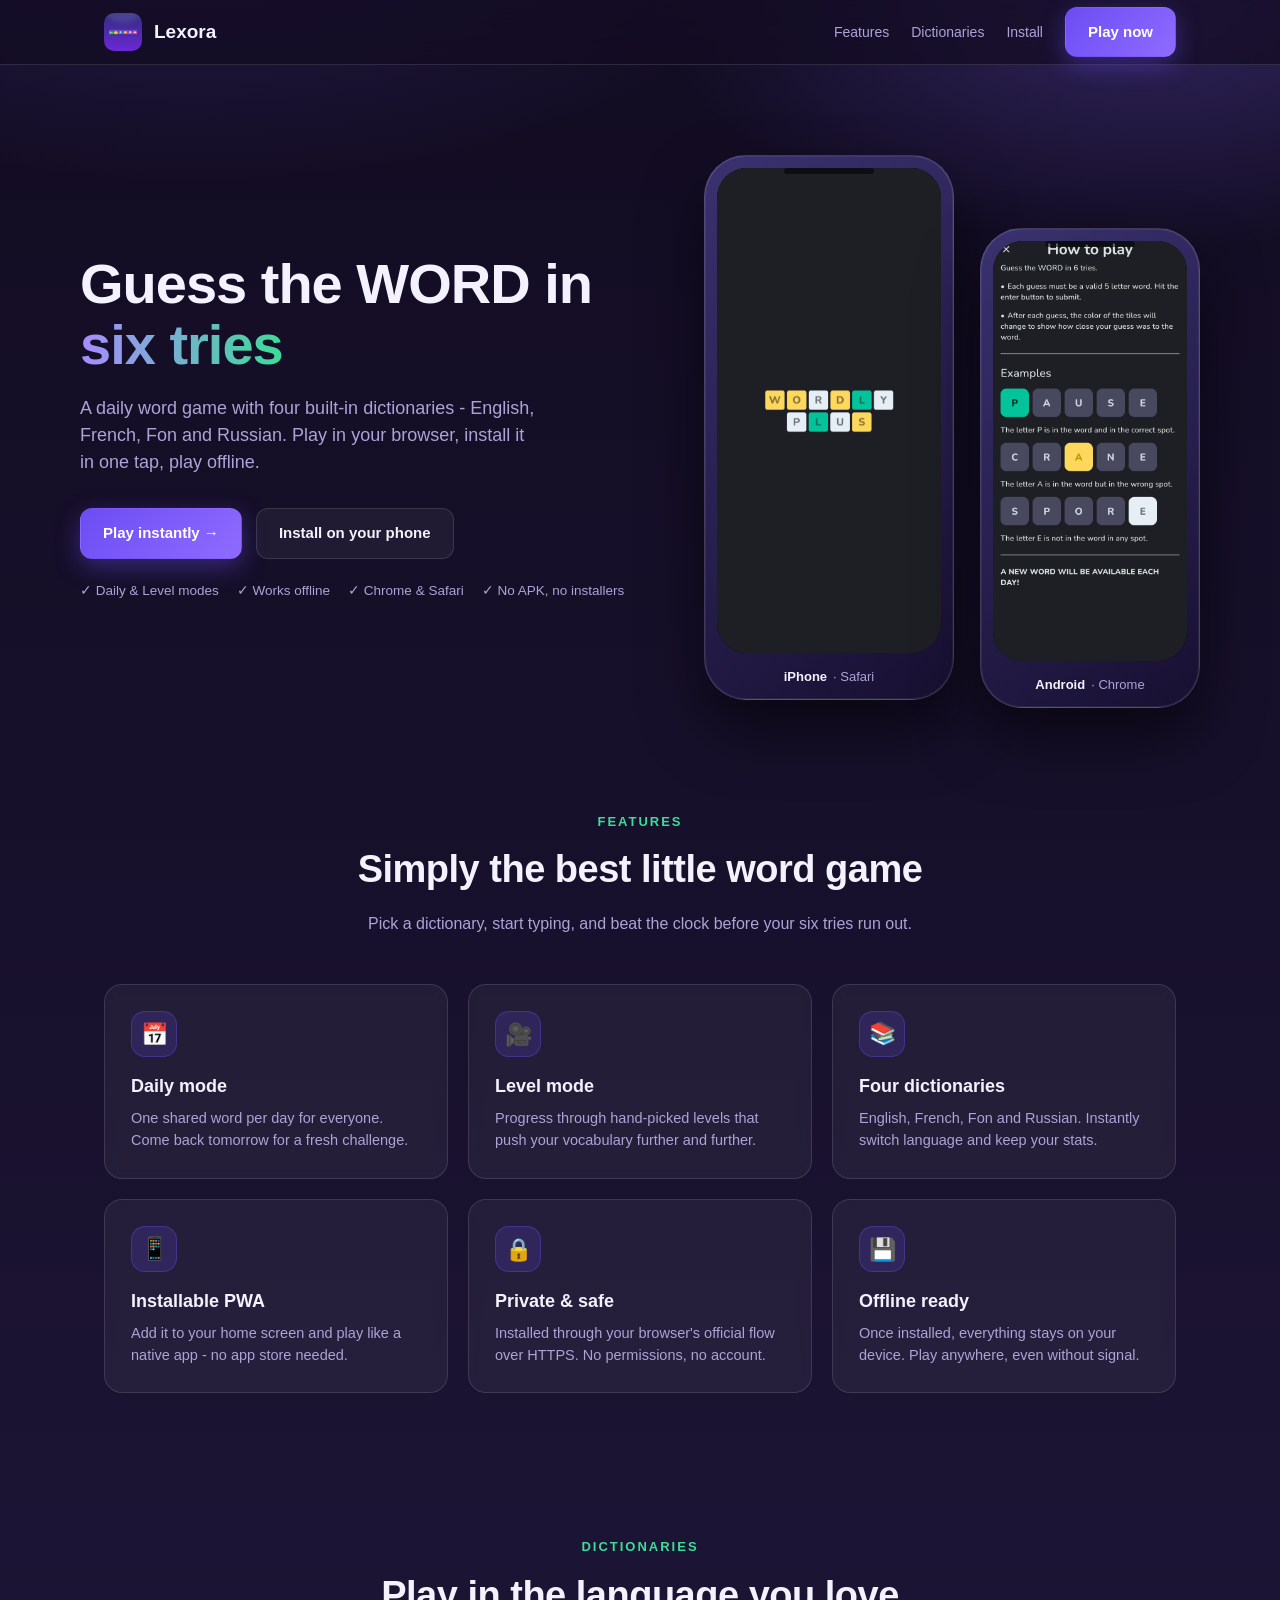
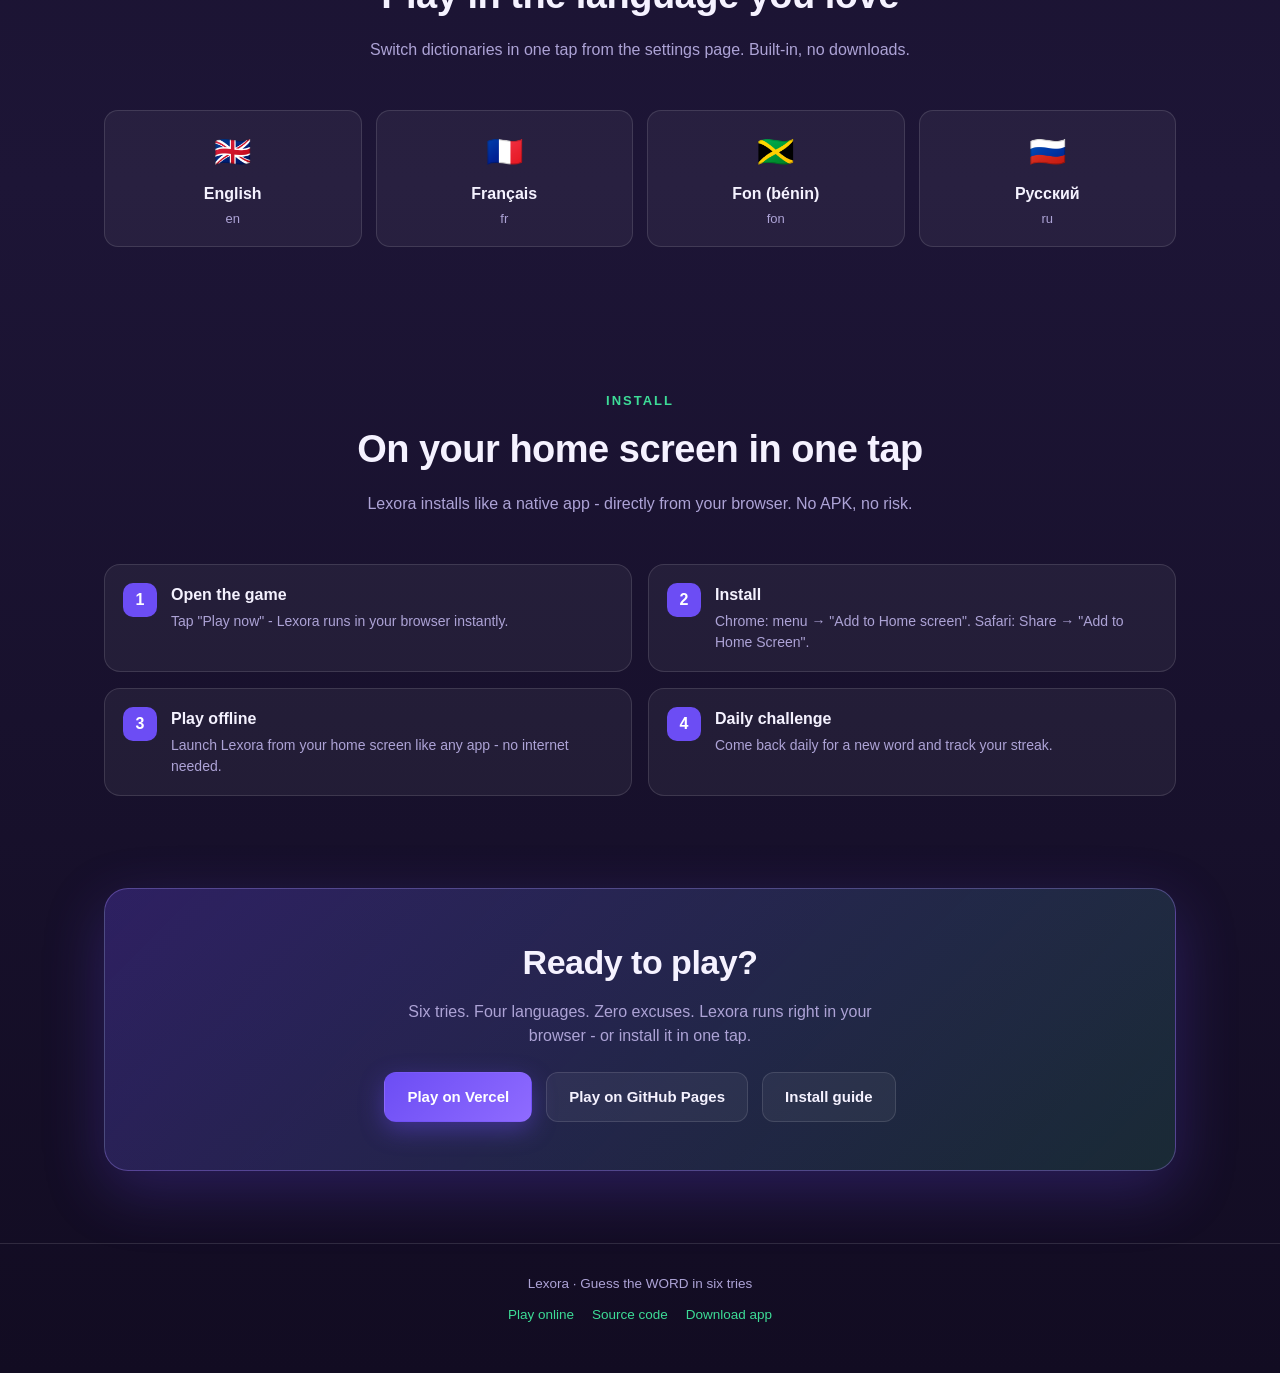
==== landing/index.html @ 2ffc2c53 "add professional landing site with phone screenshots" ====
<!DOCTYPE html>
<html lang="en">
<head>
  <meta charset="UTF-8">
  <meta name="viewport" content="width=device-width, initial-scale=1.0">
  <meta name="description" content="Lexora - a Wordle-style word game in six tries. English, French, Fon and Russian dictionaries. Daily and Level modes. Install it safely on your phone or computer.">
  <meta name="theme-color" content="#18122b">
  <title>Lexora - Guess the WORD in six tries</title>
  <link rel="icon" href="Icon-512.png">
  <style>
    :root {
      --bg0: #120c22;
      --bg1: #1d1536;
      --accent: #6C4DF4;
      --accent2: #3ddc97;
      --text: #f5f2ff;
      --muted: #ada3d6;
      --border: rgba(255, 255, 255, 0.12);
      --card: rgba(255, 255, 255, 0.05);
    }
    * { box-sizing: border-box; margin: 0; padding: 0; }
    html { scroll-behavior: smooth; }
    body {
      font-family: -apple-system, BlinkMacSystemFont, "Segoe UI", Roboto, "Helvetica Neue", Arial, sans-serif;
      background: radial-gradient(1200px 600px at 15% -5%, #2a1f52 0%, transparent 55%),
                  radial-gradient(1000px 500px at 90% 0%, #31255e 0%, transparent 50%),
                  linear-gradient(180deg, var(--bg0) 0%, var(--bg1) 60%, var(--bg0) 100%);
      color: var(--text);
      min-height: 100vh;
      line-height: 1.5;
      overflow-x: hidden;
    }
    .wrap { max-width: 1120px; margin: 0 auto; padding: 0 24px; }

    /* ---------- Nav ---------- */
    nav {
      position: sticky; top: 0; z-index: 50;
      backdrop-filter: blur(14px);
      background: rgba(18, 12, 34, 0.72);
      border-bottom: 1px solid var(--border);
    }
    nav .wrap { display: flex; align-items: center; gap: 16px; height: 64px; }
    .brand { display: flex; align-items: center; gap: 12px; font-weight: 800; font-size: 19px; text-decoration: none; color: var(--text); }
    .brand img { width: 38px; height: 38px; border-radius: 10px; }
    .nav-links { margin-left: auto; display: flex; align-items: center; gap: 22px; font-size: 14px; }
    .nav-links a { color: var(--muted); text-decoration: none; transition: color .15s; }
    .nav-links a:hover { color: var(--text); }
    .btn {
      display: inline-flex; align-items: center; justify-content: center; gap: 8px;
      padding: 13px 22px; border-radius: 12px; font-weight: 800; font-size: 15px;
      text-decoration: none; border: 1px solid transparent; cursor: pointer;
      transition: transform .12s ease, background .15s ease, box-shadow .15s ease;
    }
    .btn:active { transform: translateY(0); }
    .btn.accent { background: linear-gradient(135deg, var(--accent), #8f6bff); color: #fff; box-shadow: 0 8px 24px rgba(108, 77, 244, 0.4); }
    .btn.accent:hover { transform: translateY(-2px); box-shadow: 0 12px 32px rgba(108, 77, 244, 0.55); }
    .btn.ghost { background: var(--card); color: var(--text); border-color: var(--border); }
    .btn.ghost:hover { background: rgba(255,255,255,.1); }

    /* ---------- Hero ---------- */
    .hero { padding: 90px 0 40px; display: grid; grid-template-columns: 1.1fr 0.9fr; gap: 60px; align-items: center; }
    .hero h1 { font-size: 56px; line-height: 1.08; letter-spacing: -1px; }
    .hero h1 .grad {
      background: linear-gradient(90deg, #a78bff, #3ddc97);
      -webkit-background-clip: text; background-clip: text; color: transparent;
    }
    .hero p.sub { margin-top: 20px; font-size: 18px; color: var(--muted); max-width: 460px; }
    .hero .cta { margin-top: 32px; display: flex; gap: 14px; flex-wrap: wrap; }
    .hero .meta { margin-top: 22px; display: flex; gap: 18px; color: var(--muted); font-size: 13.5px; flex-wrap: wrap; }
    .hero .meta span { display: inline-flex; align-items: center; gap: 6px; }

    /* ---------- Phone mockup ---------- */
    .phones { display: flex; justify-content: center; align-items: flex-end; gap: 26px; }
    .phone {
      width: 250px; border-radius: 42px; padding: 12px;
      background: linear-gradient(145deg, #3a3170, #171031);
      border: 1px solid rgba(255,255,255,.16);
      box-shadow: 0 30px 60px rgba(0,0,0,.55), inset 0 0 0 1px rgba(255,255,255,.06);
      position: relative;
    }
    .phone::before {
      content: ""; position: absolute; top: 12px; left: 50%; transform: translateX(-50%);
      width: 90px; height: 6px; border-radius: 99px; background: rgba(0,0,0,.55); z-index: 2;
    }
    .phone .screen {
      border-radius: 30px; overflow: hidden; aspect-ratio: 9/19.5; background: #000;
      box-shadow: inset 0 0 12px rgba(255,255,255,.05);
    }
    .phone .screen img { width: 100%; height: 100%; object-fit: cover; display: block; }
    .phone.small { width: 220px; transform: translateY(8px); }
    .cap {
      text-align: center; margin-top: 14px; font-size: 13px; color: var(--muted);
      display: flex; align-items: center; justify-content: center; gap: 6px;
    }
    .cap b { color: var(--text); }

    /* ---------- Features ---------- */
    .section { padding: 72px 0; }
    .section-head { text-align: center; max-width: 640px; margin: 0 auto 48px; }
    .section-head .kicker { color: var(--accent2); font-weight: 800; letter-spacing: 2px; text-transform: uppercase; font-size: 13px; }
    .section-head h2 { font-size: 38px; margin-top: 10px; letter-spacing: -.5px; }
    .section-head p { color: var(--muted); margin-top: 14px; font-size: 16px; }
    .grid { display: grid; grid-template-columns: repeat(3, 1fr); gap: 20px; }
    .tile {
      background: var(--card); border: 1px solid var(--border); border-radius: 18px;
      padding: 26px; backdrop-filter: blur(6px); transition: transform .15s, border-color .15s;
    }
    .tile:hover { transform: translateY(-3px); border-color: rgba(167,139,255,.4); }
    .tile .ico {
      width: 46px; height: 46px; border-radius: 14px; display: flex; align-items: center; justify-content: center;
      font-size: 22px; background: rgba(108,77,244,.18); margin-bottom: 16px; border: 1px solid rgba(108,77,244,.35);
    }
    .tile h3 { font-size: 18px; margin-bottom: 8px; }
    .tile p { color: var(--muted); font-size: 14.5px; }

    /* ---------- Dicts ---------- */
    .dicts { display: grid; grid-template-columns: repeat(4, 1fr); gap: 14px; }
    .dict {
      background: var(--card); border: 1px solid var(--border); border-radius: 14px;
      padding: 18px 16px; text-align: center;
    }
    .dict .flag { font-size: 30px; display: block; margin-bottom: 8px; }
    .dict .name { font-weight: 800; }
    .dict .lang { font-size: 13px; color: var(--muted); margin-top: 3px; }

    /* ---------- Install steps ---------- */
    .steps { display: grid; grid-template-columns: repeat(2, 1fr); gap: 16px; }
    .stepbox { display: flex; gap: 14px; align-items: flex-start; background: var(--card); border: 1px solid var(--border); border-radius: 16px; padding: 18px; }
    .stepbox .n { flex: 0 0 34px; height: 34px; border-radius: 10px; background: var(--accent); color: #fff; font-weight: 800; display: flex; align-items: center; justify-content: center; }
    .stepbox .txt b { color: var(--text); }
    .stepbox .txt p { color: var(--muted); font-size: 14px; margin-top: 4px; }

    /* ---------- CTA band ---------- */
    .band {
      margin: 20px 0 72px; border-radius: 24px; padding: 48px 40px; text-align: center;
      background: linear-gradient(135deg, rgba(108,77,244,.28), rgba(61,220,151,.14));
      border: 1px solid rgba(167,139,255,.35);
      box-shadow: 0 20px 60px rgba(108,77,244,.25);
    }
    .band h2 { font-size: 34px; letter-spacing: -.5px; }
    .band p { color: var(--muted); margin: 12px auto 24px; max-width: 520px; }
    .band .cta { display: flex; gap: 14px; justify-content: center; flex-wrap: wrap; }

    footer { border-top: 1px solid var(--border); padding: 30px 0 48px; text-align: center; color: var(--muted); font-size: 13.5px; }
    footer .links { margin-top: 10px; display: flex; gap: 18px; justify-content: center; }
    footer .links a { color: var(--accent2); text-decoration: none; }

    @media (max-width: 900px) {
      .hero { grid-template-columns: 1fr; padding-top: 40px; gap: 46px; }
      .hero h1 { font-size: 42px; }
      .phone { width: 220px; } .phone.small { width: 195px; }
      .grid, .steps { grid-template-columns: 1fr; }
      .dicts { grid-template-columns: repeat(2, 1fr); }
    }
  </style>
</head>
<body>

<nav>
  <div class="wrap">
    <a class="brand" href="./"><img src="Icon-512.png" alt="">Lexora</a>
    <div class="nav-links">
      <a href="#features">Features</a>
      <a href="#dicts">Dictionaries</a>
      <a href="#install">Install</a>
      <a class="btn accent" href="https://lexora-neon-one.vercel.app/" target="_blank" rel="noopener">Play now</a>
    </div>
  </div>
</nav>

<header class="hero wrap">
  <div>
    <h1>Guess the WORD in <span class="grad">six tries</span></h1>
    <p class="sub">A daily word game with four built-in dictionaries - English, French, Fon and Russian. Play in your browser, install it in one tap, play offline.</p>
    <div class="cta">
      <a class="btn accent" href="https://lexora-neon-one.vercel.app/" target="_blank" rel="noopener">Play instantly &rarr;</a>
      <a class="btn ghost" href="#install">Install on your phone</a>
    </div>
    <div class="meta">
      <span>&#10003;&#65039; Daily &amp; Level modes</span>
      <span>&#10003;&#65039; Works offline</span>
      <span>&#10003;&#65039; Chrome &amp; Safari</span>
      <span>&#10003;&#65039; No APK, no installers</span>
    </div>
  </div>
  <div>
    <div class="phones">
      <div class="phone">
        <div class="screen"><img src="screenshots/iphone14-home.png" alt="Lexora on iPhone"></div>
        <div class="cap"><b>iPhone</b> &middot; Safari</div>
      </div>
      <div class="phone small">
        <div class="screen"><img src="screenshots/pixel7-home.png" alt="Lexora on Android"></div>
        <div class="cap"><b>Android</b> &middot; Chrome</div>
      </div>
    </div>
  </div>
</header>

<section class="section" id="features">
  <div class="wrap">
    <div class="section-head">
      <div class="kicker">Features</div>
      <h2>Simply the best little word game</h2>
      <p>Pick a dictionary, start typing, and beat the clock before your six tries run out.</p>
    </div>
    <div class="grid">
      <div class="tile"><div class="ico">&#128197;</div><h3>Daily mode</h3><p>One shared word per day for everyone. Come back tomorrow for a fresh challenge.</p></div>
      <div class="tile"><div class="ico">&#127909;</div><h3>Level mode</h3><p>Progress through hand-picked levels that push your vocabulary further and further.</p></div>
      <div class="tile"><div class="ico">&#128218;</div><h3>Four dictionaries</h3><p>English, French, Fon and Russian. Instantly switch language and keep your stats.</p></div>
      <div class="tile"><div class="ico">&#128241;</div><h3>Installable PWA</h3><p>Add it to your home screen and play like a native app - no app store needed.</p></div>
      <div class="tile"><div class="ico">&#128274;</div><h3>Private &amp; safe</h3><p>Installed through your browser's official flow over HTTPS. No permissions, no account.</p></div>
      <div class="tile"><div class="ico">&#128190;</div><h3>Offline ready</h3><p>Once installed, everything stays on your device. Play anywhere, even without signal.</p></div>
    </div>
  </div>
</section>

<section class="section" id="dicts">
  <div class="wrap">
    <div class="section-head">
      <div class="kicker">Dictionaries</div>
      <h2>Play in the language you love</h2>
      <p>Switch dictionaries in one tap from the settings page. Built-in, no downloads.</p>
    </div>
    <div class="dicts">
      <div class="dict"><span class="flag">&#127468;&#127463;</span><div class="name">English</div><div class="lang">en</div></div>
      <div class="dict"><span class="flag">&#127467;&#127479;</span><div class="name">Fran&ccedil;ais</div><div class="lang">fr</div></div>
      <div class="dict"><span class="flag">&#127471;&#127474;</span><div class="name">Fon (b&eacute;nin)</div><div class="lang">fon</div></div>
      <div class="dict"><span class="flag">&#127479;&#127482;</span><div class="name">Русский</div><div class="lang">ru</div></div>
    </div>
  </div>
</section>

<section class="section" id="install">
  <div class="wrap">
    <div class="section-head">
      <div class="kicker">Install</div>
      <h2>On your home screen in one tap</h2>
      <p>Lexora installs like a native app - directly from your browser. No APK, no risk.</p>
    </div>
    <div class="steps">
      <div class="stepbox"><span class="n">1</span><div class="txt"><b>Open the game</b><p>Tap "Play now" - Lexora runs in your browser instantly.</p></div></div>
      <div class="stepbox"><span class="n">2</span><div class="txt"><b>Install</b><p>Chrome: menu &rarr; "Add to Home screen". Safari: Share &rarr; "Add to Home Screen".</p></div></div>
      <div class="stepbox"><span class="n">3</span><div class="txt"><b>Play offline</b><p>Launch Lexora from your home screen like any app - no internet needed.</p></div></div>
      <div class="stepbox"><span class="n">4</span><div class="txt"><b>Daily challenge</b><p>Come back daily for a new word and track your streak.</p></div></div>
    </div>
  </div>
</section>

<div class="wrap">
  <div class="band">
    <h2>Ready to play?</h2>
    <p>Six tries. Four languages. Zero excuses. Lexora runs right in your browser - or install it in one tap.</p>
    <div class="cta">
      <a class="btn accent" href="https://lexora-neon-one.vercel.app/" target="_blank" rel="noopener">Play on Vercel</a>
      <a class="btn ghost" href="https://grandelagbanou28-gif.github.io/Lexora/" target="_blank" rel="noopener">Play on GitHub Pages</a>
      <a class="btn ghost" href="https://lexora-neon-one.vercel.app/download.html" target="_blank" rel="noopener">Install guide</a>
    </div>
  </div>
</div>

<footer>
  <div>Lexora &middot; Guess the WORD in six tries</div>
  <div class="links">
    <a href="https://lexora-neon-one.vercel.app/" target="_blank" rel="noopener">Play online</a>
    <a href="https://github.com/grandelagbanou28-gif/Lexora" target="_blank" rel="noopener">Source code</a>
    <a href="https://grandelagbanou28-gif.github.io/Lexora/download.html" target="_blank" rel="noopener">Download app</a>
  </div>
</footer>

</body>
</html>
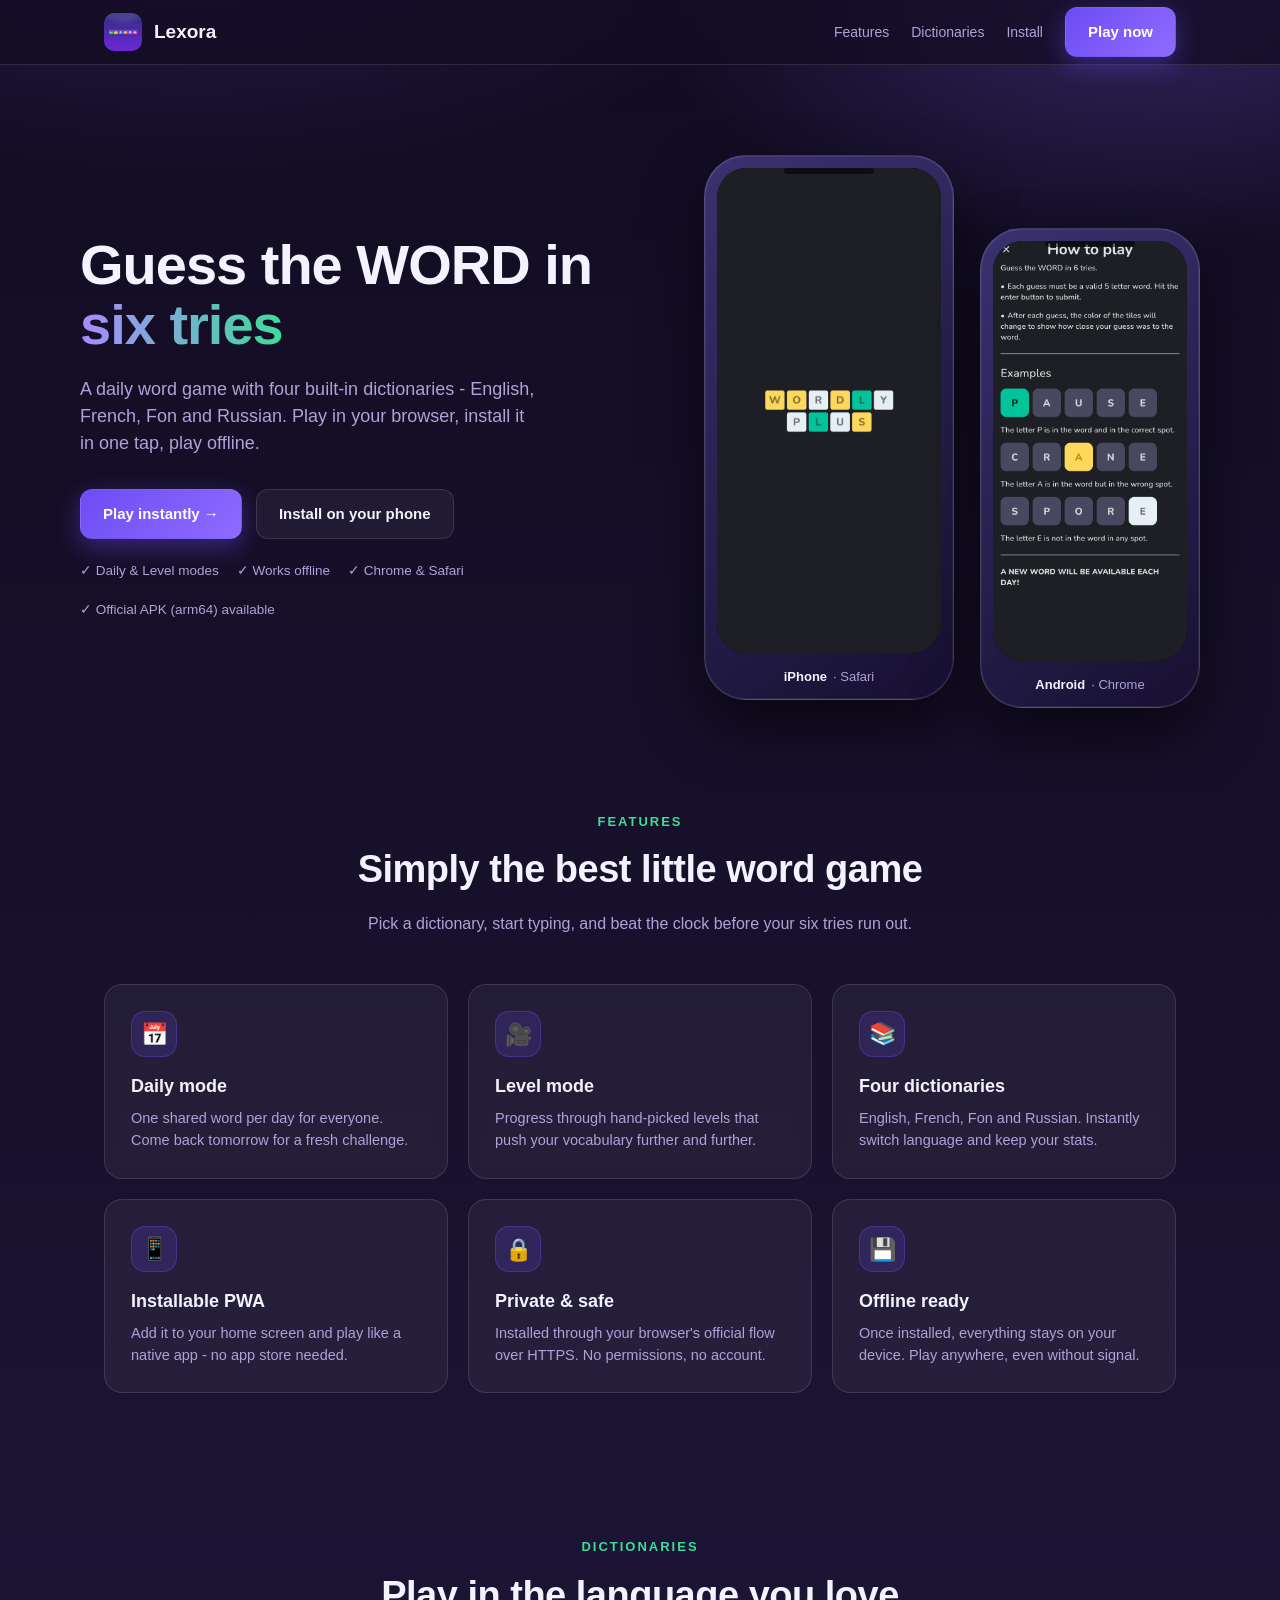
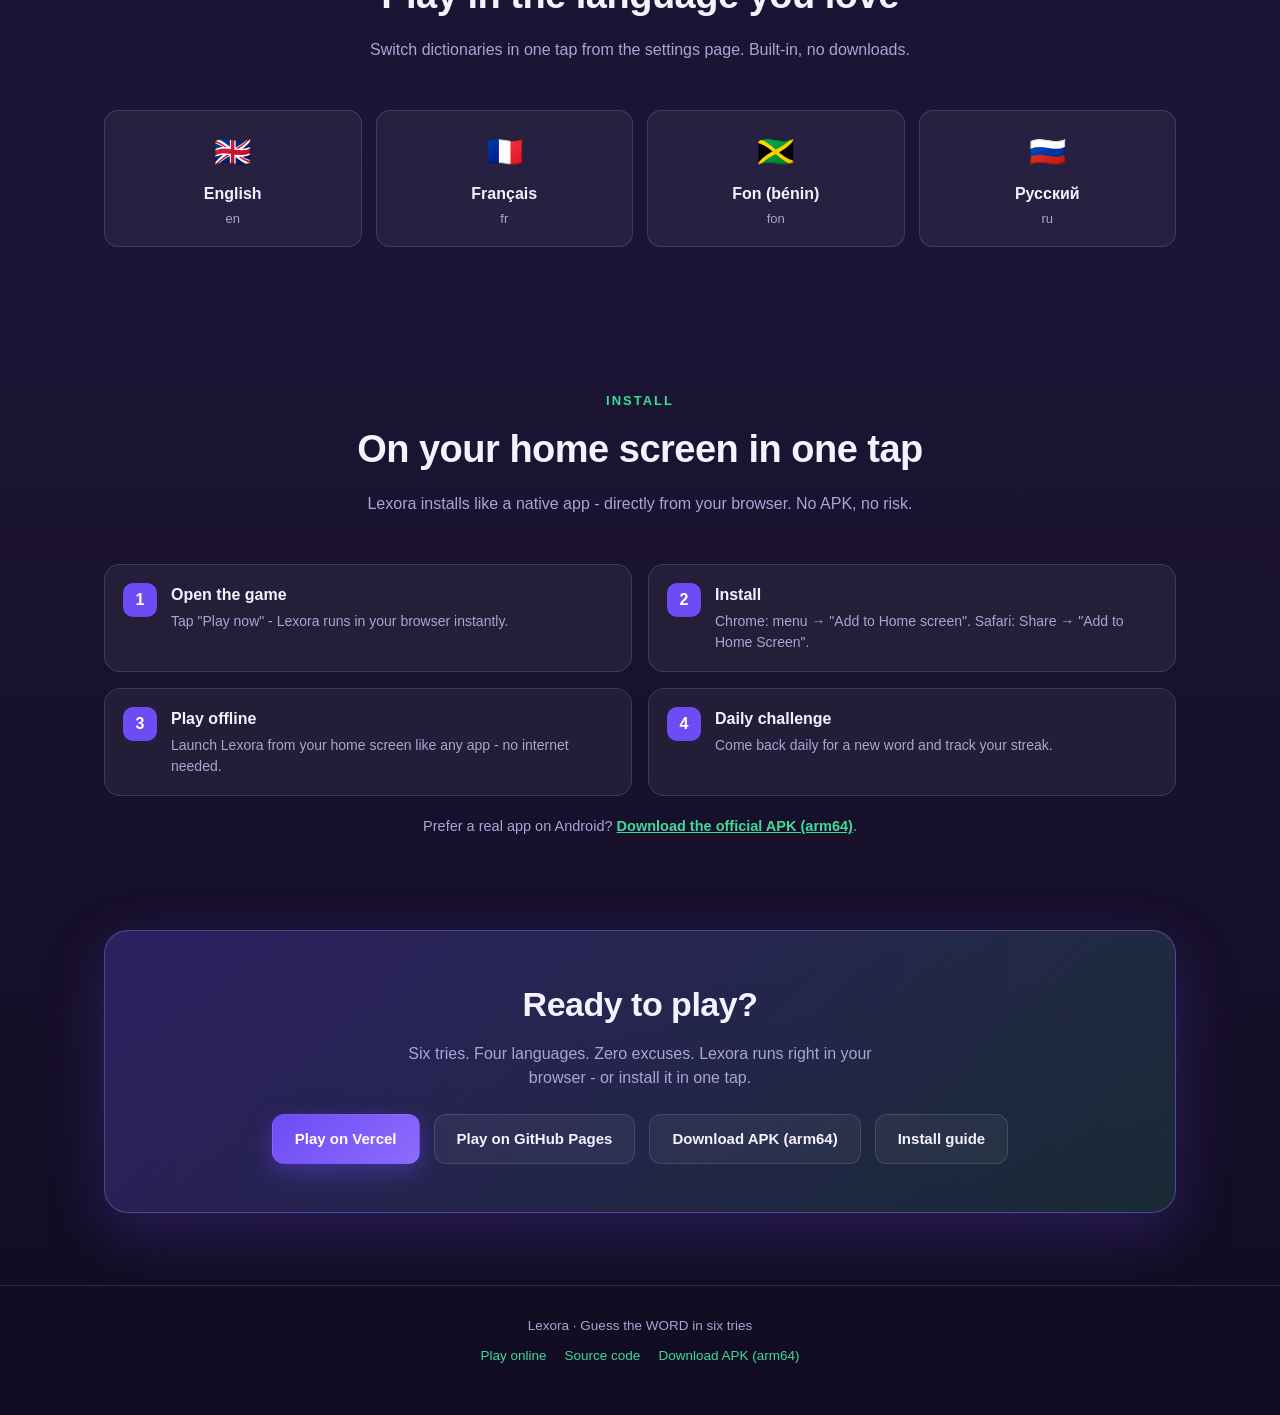
==== commit 0aae71c2: "add fr/fon app languages, Lexora About page, Android arm64 APK releases" ====
--- a/landing/index.html
+++ b/landing/index.html
@@ -180,7 +180,7 @@
       <span>&#10003;&#65039; Daily &amp; Level modes</span>
       <span>&#10003;&#65039; Works offline</span>
       <span>&#10003;&#65039; Chrome &amp; Safari</span>
-      <span>&#10003;&#65039; No APK, no installers</span>
+      <span>&#10003;&#65039; Official APK (arm64) available</span>
     </div>
   </div>
   <div>
@@ -244,6 +244,9 @@
       <div class="stepbox"><span class="n">3</span><div class="txt"><b>Play offline</b><p>Launch Lexora from your home screen like any app - no internet needed.</p></div></div>
       <div class="stepbox"><span class="n">4</span><div class="txt"><b>Daily challenge</b><p>Come back daily for a new word and track your streak.</p></div></div>
     </div>
+    <p style="text-align:center; margin-top:20px; color:var(--muted); font-size:14.5px;">
+      Prefer a real app on Android? <a href="https://github.com/grandelagbanou28-gif/Lexora/releases/latest/download/Lexora-arm64.apk" style="color:var(--accent2); font-weight:700;" rel="noopener">Download the official APK (arm64)</a>.
+    </p>
   </div>
 </section>
 
@@ -254,6 +257,7 @@
     <div class="cta">
       <a class="btn accent" href="https://lexora-neon-one.vercel.app/" target="_blank" rel="noopener">Play on Vercel</a>
       <a class="btn ghost" href="https://grandelagbanou28-gif.github.io/Lexora/" target="_blank" rel="noopener">Play on GitHub Pages</a>
+      <a class="btn ghost" href="https://github.com/grandelagbanou28-gif/Lexora/releases/latest/download/Lexora-arm64.apk" target="_blank" rel="noopener">Download APK (arm64)</a>
       <a class="btn ghost" href="https://lexora-neon-one.vercel.app/download.html" target="_blank" rel="noopener">Install guide</a>
     </div>
   </div>
@@ -264,7 +268,7 @@
   <div class="links">
     <a href="https://lexora-neon-one.vercel.app/" target="_blank" rel="noopener">Play online</a>
     <a href="https://github.com/grandelagbanou28-gif/Lexora" target="_blank" rel="noopener">Source code</a>
-    <a href="https://grandelagbanou28-gif.github.io/Lexora/download.html" target="_blank" rel="noopener">Download app</a>
+    <a href="https://github.com/grandelagbanou28-gif/Lexora/releases/latest/download/Lexora-arm64.apk" target="_blank" rel="noopener">Download APK (arm64)</a>
   </div>
 </footer>
 
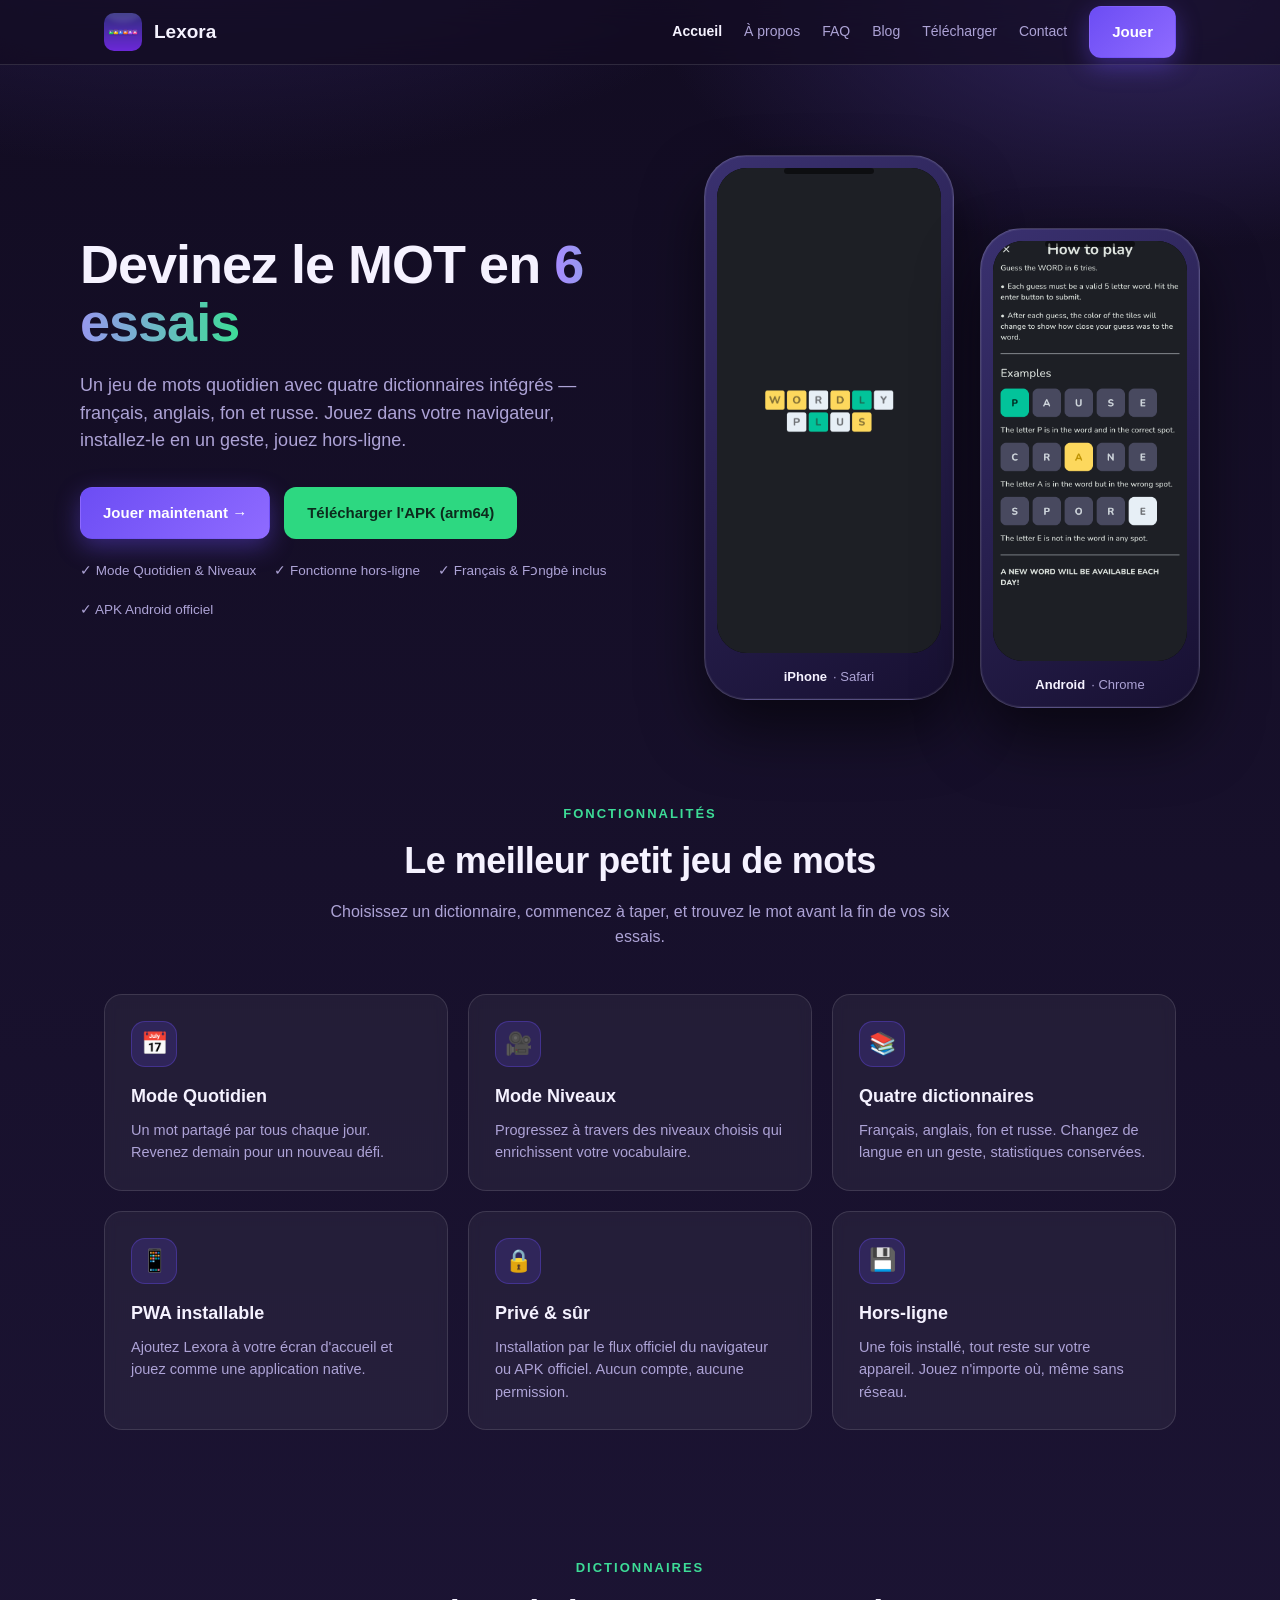
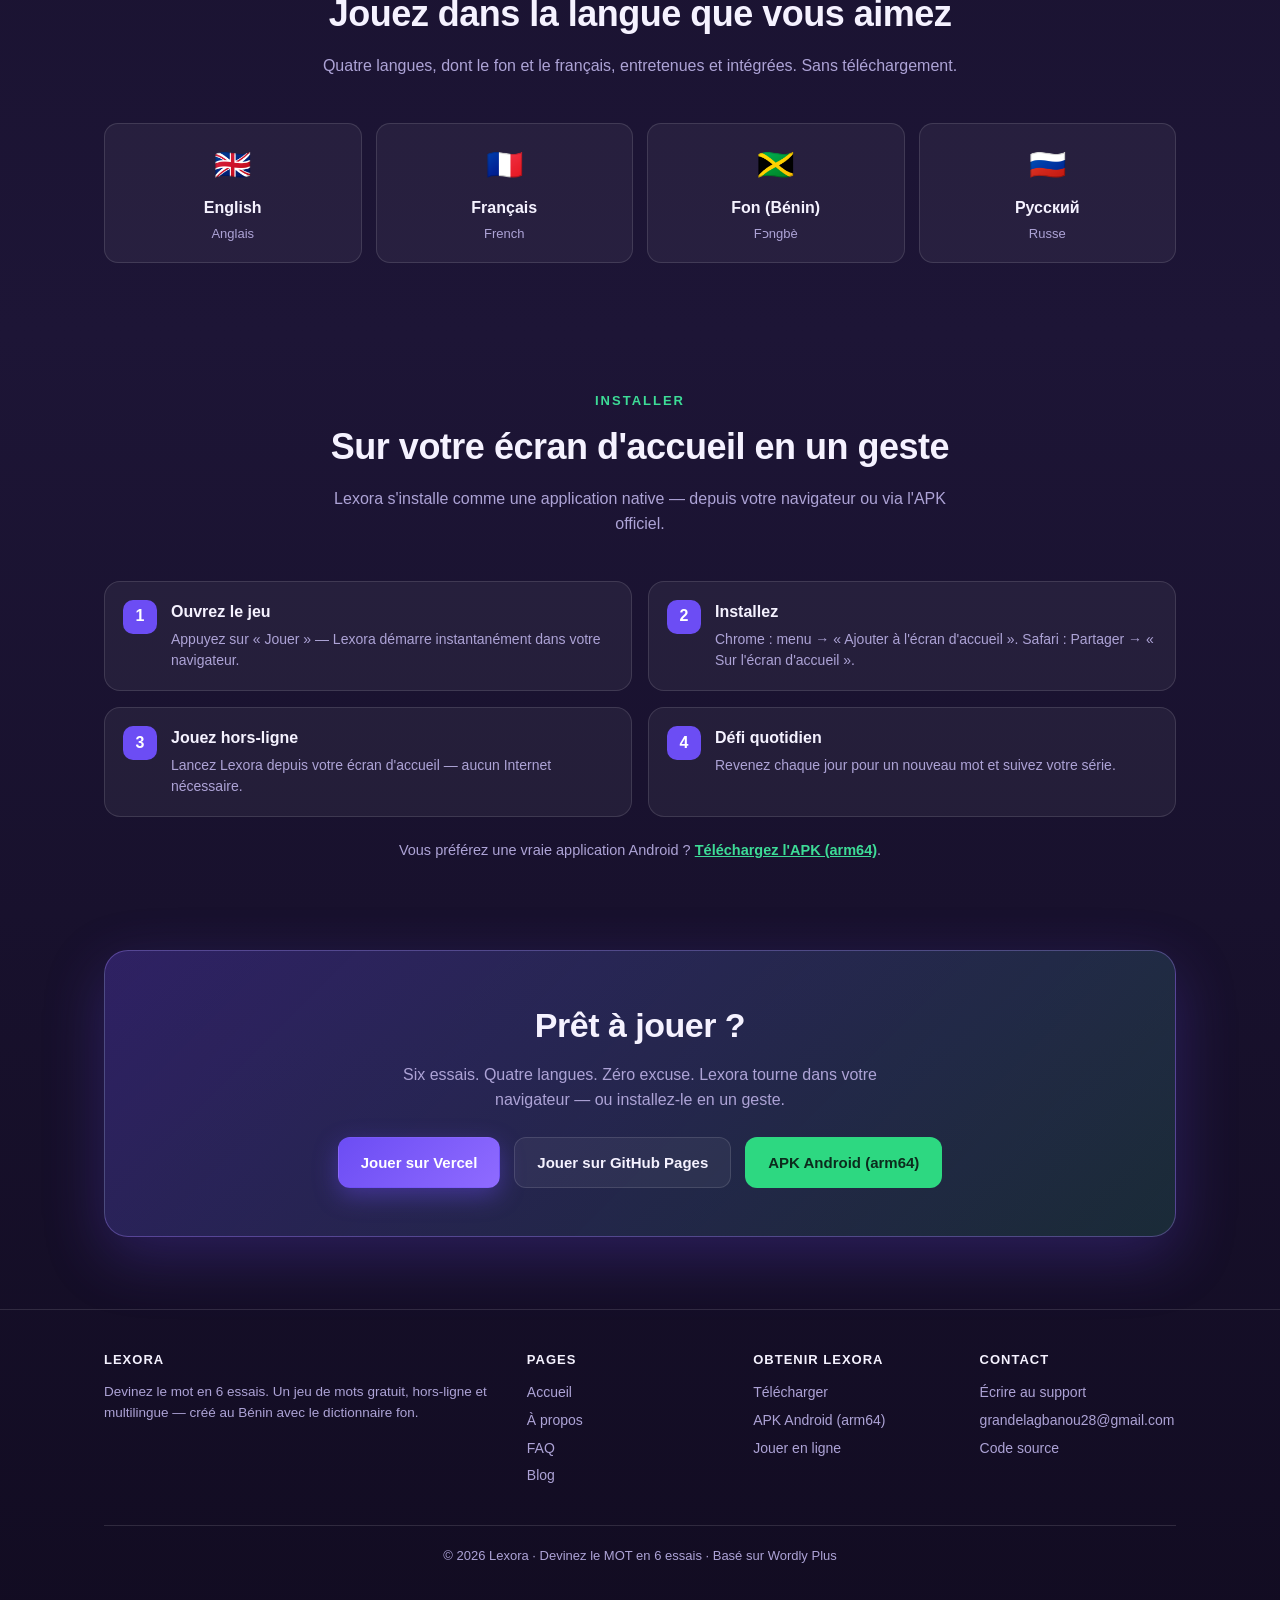
==== commit 7111a4a9: "build French multipage website (home, about, FAQ, download, contact, blog)" ====
--- a/landing/index.html
+++ b/landing/index.html
@@ -1,276 +1,156 @@
 <!DOCTYPE html>
-<html lang="en">
+<html lang="fr">
 <head>
   <meta charset="UTF-8">
   <meta name="viewport" content="width=device-width, initial-scale=1.0">
-  <meta name="description" content="Lexora - a Wordle-style word game in six tries. English, French, Fon and Russian dictionaries. Daily and Level modes. Install it safely on your phone or computer.">
+  <meta name="description" content="Lexora — devinez le MOT en 6 essais. Dictionnaires anglais, français, fon (Bénin) et russe. Modes Quotidien et Niveaux. Jouez en ligne, installez l'APK Android arm64 ou la PWA, jouez hors-ligne.">
   <meta name="theme-color" content="#18122b">
-  <title>Lexora - Guess the WORD in six tries</title>
+  <title>Lexora — Devinez le MOT en 6 essais</title>
   <link rel="icon" href="Icon-512.png">
-  <style>
-    :root {
-      --bg0: #120c22;
-      --bg1: #1d1536;
-      --accent: #6C4DF4;
-      --accent2: #3ddc97;
-      --text: #f5f2ff;
-      --muted: #ada3d6;
-      --border: rgba(255, 255, 255, 0.12);
-      --card: rgba(255, 255, 255, 0.05);
-    }
-    * { box-sizing: border-box; margin: 0; padding: 0; }
-    html { scroll-behavior: smooth; }
-    body {
-      font-family: -apple-system, BlinkMacSystemFont, "Segoe UI", Roboto, "Helvetica Neue", Arial, sans-serif;
-      background: radial-gradient(1200px 600px at 15% -5%, #2a1f52 0%, transparent 55%),
-                  radial-gradient(1000px 500px at 90% 0%, #31255e 0%, transparent 50%),
-                  linear-gradient(180deg, var(--bg0) 0%, var(--bg1) 60%, var(--bg0) 100%);
-      color: var(--text);
-      min-height: 100vh;
-      line-height: 1.5;
-      overflow-x: hidden;
-    }
-    .wrap { max-width: 1120px; margin: 0 auto; padding: 0 24px; }
-
-    /* ---------- Nav ---------- */
-    nav {
-      position: sticky; top: 0; z-index: 50;
-      backdrop-filter: blur(14px);
-      background: rgba(18, 12, 34, 0.72);
-      border-bottom: 1px solid var(--border);
-    }
-    nav .wrap { display: flex; align-items: center; gap: 16px; height: 64px; }
-    .brand { display: flex; align-items: center; gap: 12px; font-weight: 800; font-size: 19px; text-decoration: none; color: var(--text); }
-    .brand img { width: 38px; height: 38px; border-radius: 10px; }
-    .nav-links { margin-left: auto; display: flex; align-items: center; gap: 22px; font-size: 14px; }
-    .nav-links a { color: var(--muted); text-decoration: none; transition: color .15s; }
-    .nav-links a:hover { color: var(--text); }
-    .btn {
-      display: inline-flex; align-items: center; justify-content: center; gap: 8px;
-      padding: 13px 22px; border-radius: 12px; font-weight: 800; font-size: 15px;
-      text-decoration: none; border: 1px solid transparent; cursor: pointer;
-      transition: transform .12s ease, background .15s ease, box-shadow .15s ease;
-    }
-    .btn:active { transform: translateY(0); }
-    .btn.accent { background: linear-gradient(135deg, var(--accent), #8f6bff); color: #fff; box-shadow: 0 8px 24px rgba(108, 77, 244, 0.4); }
-    .btn.accent:hover { transform: translateY(-2px); box-shadow: 0 12px 32px rgba(108, 77, 244, 0.55); }
-    .btn.ghost { background: var(--card); color: var(--text); border-color: var(--border); }
-    .btn.ghost:hover { background: rgba(255,255,255,.1); }
-
-    /* ---------- Hero ---------- */
-    .hero { padding: 90px 0 40px; display: grid; grid-template-columns: 1.1fr 0.9fr; gap: 60px; align-items: center; }
-    .hero h1 { font-size: 56px; line-height: 1.08; letter-spacing: -1px; }
-    .hero h1 .grad {
-      background: linear-gradient(90deg, #a78bff, #3ddc97);
-      -webkit-background-clip: text; background-clip: text; color: transparent;
-    }
-    .hero p.sub { margin-top: 20px; font-size: 18px; color: var(--muted); max-width: 460px; }
-    .hero .cta { margin-top: 32px; display: flex; gap: 14px; flex-wrap: wrap; }
-    .hero .meta { margin-top: 22px; display: flex; gap: 18px; color: var(--muted); font-size: 13.5px; flex-wrap: wrap; }
-    .hero .meta span { display: inline-flex; align-items: center; gap: 6px; }
-
-    /* ---------- Phone mockup ---------- */
-    .phones { display: flex; justify-content: center; align-items: flex-end; gap: 26px; }
-    .phone {
-      width: 250px; border-radius: 42px; padding: 12px;
-      background: linear-gradient(145deg, #3a3170, #171031);
-      border: 1px solid rgba(255,255,255,.16);
-      box-shadow: 0 30px 60px rgba(0,0,0,.55), inset 0 0 0 1px rgba(255,255,255,.06);
-      position: relative;
-    }
-    .phone::before {
-      content: ""; position: absolute; top: 12px; left: 50%; transform: translateX(-50%);
-      width: 90px; height: 6px; border-radius: 99px; background: rgba(0,0,0,.55); z-index: 2;
-    }
-    .phone .screen {
-      border-radius: 30px; overflow: hidden; aspect-ratio: 9/19.5; background: #000;
-      box-shadow: inset 0 0 12px rgba(255,255,255,.05);
-    }
-    .phone .screen img { width: 100%; height: 100%; object-fit: cover; display: block; }
-    .phone.small { width: 220px; transform: translateY(8px); }
-    .cap {
-      text-align: center; margin-top: 14px; font-size: 13px; color: var(--muted);
-      display: flex; align-items: center; justify-content: center; gap: 6px;
-    }
-    .cap b { color: var(--text); }
-
-    /* ---------- Features ---------- */
-    .section { padding: 72px 0; }
-    .section-head { text-align: center; max-width: 640px; margin: 0 auto 48px; }
-    .section-head .kicker { color: var(--accent2); font-weight: 800; letter-spacing: 2px; text-transform: uppercase; font-size: 13px; }
-    .section-head h2 { font-size: 38px; margin-top: 10px; letter-spacing: -.5px; }
-    .section-head p { color: var(--muted); margin-top: 14px; font-size: 16px; }
-    .grid { display: grid; grid-template-columns: repeat(3, 1fr); gap: 20px; }
-    .tile {
-      background: var(--card); border: 1px solid var(--border); border-radius: 18px;
-      padding: 26px; backdrop-filter: blur(6px); transition: transform .15s, border-color .15s;
-    }
-    .tile:hover { transform: translateY(-3px); border-color: rgba(167,139,255,.4); }
-    .tile .ico {
-      width: 46px; height: 46px; border-radius: 14px; display: flex; align-items: center; justify-content: center;
-      font-size: 22px; background: rgba(108,77,244,.18); margin-bottom: 16px; border: 1px solid rgba(108,77,244,.35);
-    }
-    .tile h3 { font-size: 18px; margin-bottom: 8px; }
-    .tile p { color: var(--muted); font-size: 14.5px; }
-
-    /* ---------- Dicts ---------- */
-    .dicts { display: grid; grid-template-columns: repeat(4, 1fr); gap: 14px; }
-    .dict {
-      background: var(--card); border: 1px solid var(--border); border-radius: 14px;
-      padding: 18px 16px; text-align: center;
-    }
-    .dict .flag { font-size: 30px; display: block; margin-bottom: 8px; }
-    .dict .name { font-weight: 800; }
-    .dict .lang { font-size: 13px; color: var(--muted); margin-top: 3px; }
-
-    /* ---------- Install steps ---------- */
-    .steps { display: grid; grid-template-columns: repeat(2, 1fr); gap: 16px; }
-    .stepbox { display: flex; gap: 14px; align-items: flex-start; background: var(--card); border: 1px solid var(--border); border-radius: 16px; padding: 18px; }
-    .stepbox .n { flex: 0 0 34px; height: 34px; border-radius: 10px; background: var(--accent); color: #fff; font-weight: 800; display: flex; align-items: center; justify-content: center; }
-    .stepbox .txt b { color: var(--text); }
-    .stepbox .txt p { color: var(--muted); font-size: 14px; margin-top: 4px; }
-
-    /* ---------- CTA band ---------- */
-    .band {
-      margin: 20px 0 72px; border-radius: 24px; padding: 48px 40px; text-align: center;
-      background: linear-gradient(135deg, rgba(108,77,244,.28), rgba(61,220,151,.14));
-      border: 1px solid rgba(167,139,255,.35);
-      box-shadow: 0 20px 60px rgba(108,77,244,.25);
-    }
-    .band h2 { font-size: 34px; letter-spacing: -.5px; }
-    .band p { color: var(--muted); margin: 12px auto 24px; max-width: 520px; }
-    .band .cta { display: flex; gap: 14px; justify-content: center; flex-wrap: wrap; }
-
-    footer { border-top: 1px solid var(--border); padding: 30px 0 48px; text-align: center; color: var(--muted); font-size: 13.5px; }
-    footer .links { margin-top: 10px; display: flex; gap: 18px; justify-content: center; }
-    footer .links a { color: var(--accent2); text-decoration: none; }
-
-    @media (max-width: 900px) {
-      .hero { grid-template-columns: 1fr; padding-top: 40px; gap: 46px; }
-      .hero h1 { font-size: 42px; }
-      .phone { width: 220px; } .phone.small { width: 195px; }
-      .grid, .steps { grid-template-columns: 1fr; }
-      .dicts { grid-template-columns: repeat(2, 1fr); }
-    }
-  </style>
+  <link rel="stylesheet" href="assets/lexora.css">
 </head>
 <body>
 
-<nav>
+<nav class="site">
   <div class="wrap">
-    <a class="brand" href="./"><img src="Icon-512.png" alt="">Lexora</a>
+    <a class="brand" href="index.html"><img src="Icon-512.png" alt="">Lexora</a>
     <div class="nav-links">
-      <a href="#features">Features</a>
-      <a href="#dicts">Dictionaries</a>
-      <a href="#install">Install</a>
-      <a class="btn accent" href="https://lexora-neon-one.vercel.app/" target="_blank" rel="noopener">Play now</a>
+      <a class="active" href="index.html">Accueil</a>
+      <a href="a-propos.html">À propos</a>
+      <a href="faq.html">FAQ</a>
+      <a href="blog/">Blog</a>
+      <a href="telecharger.html">Télécharger</a>
+      <a href="contact.html">Contact</a>
+      <a class="btn accent btn-accent" href="https://lexora-neon-one.vercel.app/" target="_blank" rel="noopener">Jouer</a>
     </div>
   </div>
 </nav>
 
-<header class="hero wrap">
+<header class="hero home wrap">
   <div>
-    <h1>Guess the WORD in <span class="grad">six tries</span></h1>
-    <p class="sub">A daily word game with four built-in dictionaries - English, French, Fon and Russian. Play in your browser, install it in one tap, play offline.</p>
+    <h1>Devinez le MOT en <span class="grad">6 essais</span></h1>
+    <p class="sub">Un jeu de mots quotidien avec quatre dictionnaires intégrés — français, anglais, fon et russe. Jouez dans votre navigateur, installez-le en un geste, jouez hors-ligne.</p>
     <div class="cta">
-      <a class="btn accent" href="https://lexora-neon-one.vercel.app/" target="_blank" rel="noopener">Play instantly &rarr;</a>
-      <a class="btn ghost" href="#install">Install on your phone</a>
+      <a class="btn accent" href="https://lexora-neon-one.vercel.app/" target="_blank" rel="noopener">Jouer maintenant &rarr;</a>
+      <a class="btn green" href="https://github.com/grandelagbanou28-gif/Lexora/releases/download/android-arm64/Lexora-arm64.apk" rel="noopener">Télécharger l'APK (arm64)</a>
     </div>
     <div class="meta">
-      <span>&#10003;&#65039; Daily &amp; Level modes</span>
-      <span>&#10003;&#65039; Works offline</span>
-      <span>&#10003;&#65039; Chrome &amp; Safari</span>
-      <span>&#10003;&#65039; Official APK (arm64) available</span>
+      <span>&#10003; Mode Quotidien &amp; Niveaux</span>
+      <span>&#10003; Fonctionne hors-ligne</span>
+      <span>&#10003; Français &amp; Fɔngbè inclus</span>
+      <span>&#10003; APK Android officiel</span>
     </div>
   </div>
   <div>
     <div class="phones">
       <div class="phone">
-        <div class="screen"><img src="screenshots/iphone14-home.png" alt="Lexora on iPhone"></div>
+        <div class="screen"><img src="screenshots/iphone14-home.png" alt="Lexora sur iPhone"></div>
         <div class="cap"><b>iPhone</b> &middot; Safari</div>
       </div>
       <div class="phone small">
-        <div class="screen"><img src="screenshots/pixel7-home.png" alt="Lexora on Android"></div>
+        <div class="screen"><img src="screenshots/pixel7-home.png" alt="Lexora sur Android"></div>
         <div class="cap"><b>Android</b> &middot; Chrome</div>
       </div>
     </div>
   </div>
 </header>
 
-<section class="section" id="features">
+<section class="section" id="fonctionnalites">
   <div class="wrap">
     <div class="section-head">
-      <div class="kicker">Features</div>
-      <h2>Simply the best little word game</h2>
-      <p>Pick a dictionary, start typing, and beat the clock before your six tries run out.</p>
+      <div class="kicker">Fonctionnalités</div>
+      <h2>Le meilleur petit jeu de mots</h2>
+      <p>Choisissez un dictionnaire, commencez à taper, et trouvez le mot avant la fin de vos six essais.</p>
     </div>
     <div class="grid">
-      <div class="tile"><div class="ico">&#128197;</div><h3>Daily mode</h3><p>One shared word per day for everyone. Come back tomorrow for a fresh challenge.</p></div>
-      <div class="tile"><div class="ico">&#127909;</div><h3>Level mode</h3><p>Progress through hand-picked levels that push your vocabulary further and further.</p></div>
-      <div class="tile"><div class="ico">&#128218;</div><h3>Four dictionaries</h3><p>English, French, Fon and Russian. Instantly switch language and keep your stats.</p></div>
-      <div class="tile"><div class="ico">&#128241;</div><h3>Installable PWA</h3><p>Add it to your home screen and play like a native app - no app store needed.</p></div>
-      <div class="tile"><div class="ico">&#128274;</div><h3>Private &amp; safe</h3><p>Installed through your browser's official flow over HTTPS. No permissions, no account.</p></div>
-      <div class="tile"><div class="ico">&#128190;</div><h3>Offline ready</h3><p>Once installed, everything stays on your device. Play anywhere, even without signal.</p></div>
+      <div class="tile"><div class="ico">&#128197;</div><h3>Mode Quotidien</h3><p>Un mot partagé par tous chaque jour. Revenez demain pour un nouveau défi.</p></div>
+      <div class="tile"><div class="ico">&#127909;</div><h3>Mode Niveaux</h3><p>Progressez à travers des niveaux choisis qui enrichissent votre vocabulaire.</p></div>
+      <div class="tile"><div class="ico">&#128218;</div><h3>Quatre dictionnaires</h3><p>Français, anglais, fon et russe. Changez de langue en un geste, statistiques conservées.</p></div>
+      <div class="tile"><div class="ico">&#128241;</div><h3>PWA installable</h3><p>Ajoutez Lexora à votre écran d'accueil et jouez comme une application native.</p></div>
+      <div class="tile"><div class="ico">&#128274;</div><h3>Privé &amp; sûr</h3><p>Installation par le flux officiel du navigateur ou APK officiel. Aucun compte, aucune permission.</p></div>
+      <div class="tile"><div class="ico">&#128190;</div><h3>Hors-ligne</h3><p>Une fois installé, tout reste sur votre appareil. Jouez n'importe où, même sans réseau.</p></div>
     </div>
   </div>
 </section>
 
-<section class="section" id="dicts">
+<section class="section" id="dictionnaires">
   <div class="wrap">
     <div class="section-head">
-      <div class="kicker">Dictionaries</div>
-      <h2>Play in the language you love</h2>
-      <p>Switch dictionaries in one tap from the settings page. Built-in, no downloads.</p>
+      <div class="kicker">Dictionnaires</div>
+      <h2>Jouez dans la langue que vous aimez</h2>
+      <p>Quatre langues, dont le fon et le français, entretenues et intégrées. Sans téléchargement.</p>
     </div>
     <div class="dicts">
-      <div class="dict"><span class="flag">&#127468;&#127463;</span><div class="name">English</div><div class="lang">en</div></div>
-      <div class="dict"><span class="flag">&#127467;&#127479;</span><div class="name">Fran&ccedil;ais</div><div class="lang">fr</div></div>
-      <div class="dict"><span class="flag">&#127471;&#127474;</span><div class="name">Fon (b&eacute;nin)</div><div class="lang">fon</div></div>
-      <div class="dict"><span class="flag">&#127479;&#127482;</span><div class="name">Русский</div><div class="lang">ru</div></div>
+      <div class="dict"><span class="flag">&#127468;&#127463;</span><div class="name">English</div><div class="tongue">Anglais</div></div>
+      <div class="dict"><span class="flag">&#127467;&#127479;</span><div class="name">Fran&ccedil;ais</div><div class="tongue">French</div></div>
+      <div class="dict"><span class="flag">&#127471;&#127474;</span><div class="name">Fon (B&eacute;nin)</div><div class="tongue">Fɔngbè</div></div>
+      <div class="dict"><span class="flag">&#127479;&#127482;</span><div class="name">Русский</div><div class="tongue">Russe</div></div>
     </div>
   </div>
 </section>
 
-<section class="section" id="install">
+<section class="section" id="installer">
   <div class="wrap">
     <div class="section-head">
-      <div class="kicker">Install</div>
-      <h2>On your home screen in one tap</h2>
-      <p>Lexora installs like a native app - directly from your browser. No APK, no risk.</p>
+      <div class="kicker">Installer</div>
+      <h2>Sur votre écran d'accueil en un geste</h2>
+      <p>Lexora s'installe comme une application native — depuis votre navigateur ou via l'APK officiel.</p>
     </div>
     <div class="steps">
-      <div class="stepbox"><span class="n">1</span><div class="txt"><b>Open the game</b><p>Tap "Play now" - Lexora runs in your browser instantly.</p></div></div>
-      <div class="stepbox"><span class="n">2</span><div class="txt"><b>Install</b><p>Chrome: menu &rarr; "Add to Home screen". Safari: Share &rarr; "Add to Home Screen".</p></div></div>
-      <div class="stepbox"><span class="n">3</span><div class="txt"><b>Play offline</b><p>Launch Lexora from your home screen like any app - no internet needed.</p></div></div>
-      <div class="stepbox"><span class="n">4</span><div class="txt"><b>Daily challenge</b><p>Come back daily for a new word and track your streak.</p></div></div>
+      <div class="stepbox"><span class="n">1</span><div class="txt"><b>Ouvrez le jeu</b><p>Appuyez sur « Jouer » — Lexora démarre instantanément dans votre navigateur.</p></div></div>
+      <div class="stepbox"><span class="n">2</span><div class="txt"><b>Installez</b><p>Chrome : menu &rarr; « Ajouter à l'écran d'accueil ». Safari : Partager &rarr; « Sur l'écran d'accueil ».</p></div></div>
+      <div class="stepbox"><span class="n">3</span><div class="txt"><b>Jouez hors-ligne</b><p>Lancez Lexora depuis votre écran d'accueil — aucun Internet nécessaire.</p></div></div>
+      <div class="stepbox"><span class="n">4</span><div class="txt"><b>Défi quotidien</b><p>Revenez chaque jour pour un nouveau mot et suivez votre série.</p></div></div>
     </div>
-    <p style="text-align:center; margin-top:20px; color:var(--muted); font-size:14.5px;">
-      Prefer a real app on Android? <a href="https://github.com/grandelagbanou28-gif/Lexora/releases/latest/download/Lexora-arm64.apk" style="color:var(--accent2); font-weight:700;" rel="noopener">Download the official APK (arm64)</a>.
+    <p style="text-align:center; margin-top:22px; color:var(--muted); font-size:14.5px;">
+      Vous préférez une vraie application Android ? <a href="telecharger.html" style="color:var(--accent2); font-weight:700;">Téléchargez l'APK (arm64)</a>.
     </p>
   </div>
 </section>
 
 <div class="wrap">
   <div class="band">
-    <h2>Ready to play?</h2>
-    <p>Six tries. Four languages. Zero excuses. Lexora runs right in your browser - or install it in one tap.</p>
+    <h2>Prêt à jouer ?</h2>
+    <p>Six essais. Quatre langues. Zéro excuse. Lexora tourne dans votre navigateur — ou installez-le en un geste.</p>
     <div class="cta">
-      <a class="btn accent" href="https://lexora-neon-one.vercel.app/" target="_blank" rel="noopener">Play on Vercel</a>
-      <a class="btn ghost" href="https://grandelagbanou28-gif.github.io/Lexora/" target="_blank" rel="noopener">Play on GitHub Pages</a>
-      <a class="btn ghost" href="https://github.com/grandelagbanou28-gif/Lexora/releases/latest/download/Lexora-arm64.apk" target="_blank" rel="noopener">Download APK (arm64)</a>
-      <a class="btn ghost" href="https://lexora-neon-one.vercel.app/download.html" target="_blank" rel="noopener">Install guide</a>
+      <a class="btn accent" href="https://lexora-neon-one.vercel.app/" target="_blank" rel="noopener">Jouer sur Vercel</a>
+      <a class="btn ghost" href="https://grandelagbanou28-gif.github.io/Lexora/" target="_blank" rel="noopener">Jouer sur GitHub Pages</a>
+      <a class="btn green" href="https://github.com/grandelagbanou28-gif/Lexora/releases/download/android-arm64/Lexora-arm64.apk" target="_blank" rel="noopener">APK Android (arm64)</a>
     </div>
   </div>
 </div>
 
-<footer>
-  <div>Lexora &middot; Guess the WORD in six tries</div>
-  <div class="links">
-    <a href="https://lexora-neon-one.vercel.app/" target="_blank" rel="noopener">Play online</a>
-    <a href="https://github.com/grandelagbanou28-gif/Lexora" target="_blank" rel="noopener">Source code</a>
-    <a href="https://github.com/grandelagbanou28-gif/Lexora/releases/latest/download/Lexora-arm64.apk" target="_blank" rel="noopener">Download APK (arm64)</a>
+<footer class="site">
+  <div class="wrap">
+    <div class="grid">
+      <div>
+        <h4>Lexora</h4>
+        <p>Devinez le mot en 6 essais. Un jeu de mots gratuit, hors-ligne et multilingue — créé au B&eacute;nin avec le dictionnaire fon.</p>
+      </div>
+      <div>
+        <h4>Pages</h4>
+        <a href="index.html">Accueil</a>
+        <a href="a-propos.html">À propos</a>
+        <a href="faq.html">FAQ</a>
+        <a href="blog/">Blog</a>
+      </div>
+      <div>
+        <h4>Obtenir Lexora</h4>
+        <a href="telecharger.html">Télécharger</a>
+        <a href="https://github.com/grandelagbanou28-gif/Lexora/releases/download/android-arm64/Lexora-arm64.apk" target="_blank" rel="noopener">APK Android (arm64)</a>
+        <a href="https://lexora-neon-one.vercel.app/" target="_blank" rel="noopener">Jouer en ligne</a>
+      </div>
+      <div>
+        <h4>Contact</h4>
+        <a href="contact.html">Écrire au support</a>
+        <a href="mailto:grandelagbanou28@gmail.com">grandelagbanou28@gmail.com</a>
+        <a href="https://github.com/grandelagbanou28-gif/Lexora" target="_blank" rel="noopener">Code source</a>
+      </div>
+    </div>
+    <div class="bottom">&copy; <span class="year">2026</span> Lexora &middot; Devinez le MOT en 6 essais &middot; Bas&eacute; sur Wordly Plus</div>
   </div>
 </footer>
 
+<script src="assets/lexora.js"></script>
 </body>
 </html>
--- a/landing/assets/lexora.css
+++ b/landing/assets/lexora.css
@@ -0,0 +1,170 @@
+:root {
+  --bg0: #120c22;
+  --bg1: #1d1536;
+  --accent: #6C4DF4;
+  --accent2: #3ddc97;
+  --text: #f5f2ff;
+  --muted: #ada3d6;
+  --border: rgba(255, 255, 255, 0.12);
+  --card: rgba(255, 255, 255, 0.05);
+  --radius: 18px;
+}
+
+* { box-sizing: border-box; margin: 0; padding: 0; }
+html { scroll-behavior: smooth; }
+
+body {
+  font-family: -apple-system, BlinkMacSystemFont, "Segoe UI", Roboto, "Helvetica Neue", Arial, sans-serif;
+  background: radial-gradient(1200px 600px at 15% -5%, #2a1f52 0%, transparent 55%),
+              radial-gradient(1000px 500px at 90% 0%, #31255e 0%, transparent 50%),
+              linear-gradient(180deg, var(--bg0) 0%, var(--bg1) 60%, var(--bg0) 100%);
+  color: var(--text);
+  min-height: 100vh;
+  line-height: 1.55;
+  overflow-x: hidden;
+}
+
+.wrap { max-width: 1120px; margin: 0 auto; padding: 0 24px; }
+
+/* ---------- Nav ---------- */
+nav.site {
+  position: sticky; top: 0; z-index: 50;
+  backdrop-filter: blur(14px);
+  background: rgba(18, 12, 34, 0.72);
+  border-bottom: 1px solid var(--border);
+}
+nav.site .wrap { display: flex; align-items: center; gap: 16px; height: 64px; }
+.brand { display: flex; align-items: center; gap: 12px; font-weight: 800; font-size: 19px; text-decoration: none; color: var(--text); }
+.brand img { width: 38px; height: 38px; border-radius: 10px; }
+.nav-links { margin-left: auto; display: flex; align-items: center; gap: 22px; font-size: 14px; }
+.nav-links a { color: var(--muted); text-decoration: none; transition: color .15s; }
+.nav-links a:hover { color: var(--text); }
+.nav-links a.active { color: var(--text); font-weight: 700; }
+.nav-links a.btn-accent { color: #fff; }
+
+.btn {
+  display: inline-flex; align-items: center; justify-content: center; gap: 8px;
+  padding: 13px 22px; border-radius: 12px; font-weight: 800; font-size: 15px;
+  text-decoration: none; border: 1px solid transparent; cursor: pointer;
+  transition: transform .12s ease, background .15s ease, box-shadow .15s ease, border-color .15s;
+}
+.btn:active { transform: translateY(0); }
+.btn.accent { background: linear-gradient(135deg, var(--accent), #8f6bff); color: #fff; box-shadow: 0 8px 24px rgba(108, 77, 244, 0.4); }
+.btn.accent:hover { transform: translateY(-2px); box-shadow: 0 12px 32px rgba(108, 77, 244, 0.55); }
+.btn.green { background: #2dd881; color: #0c2b1d; }
+.btn.green:hover { transform: translateY(-2px); box-shadow: 0 12px 30px rgba(61, 220, 151, 0.4); }
+.btn.ghost { background: var(--card); color: var(--text); border-color: var(--border); }
+.btn.ghost:hover { background: rgba(255,255,255,.1); }
+.btn.small { padding: 9px 16px; font-size: 13.5px; }
+
+/* ---------- Hero ---------- */
+.hero { padding: 80px 0 48px; }
+.hero.home { display: grid; grid-template-columns: 1.1fr 0.9fr; gap: 60px; align-items: center; padding: 90px 0 40px; }
+.hero h1 { font-size: 54px; line-height: 1.08; letter-spacing: -1px; }
+.hero h1 .grad { background: linear-gradient(90deg, #a78bff, #3ddc97); -webkit-background-clip: text; background-clip: text; color: transparent; }
+.hero p.sub { margin-top: 20px; font-size: 18px; color: var(--muted); max-width: 500px; }
+.hero .cta { margin-top: 32px; display: flex; gap: 14px; flex-wrap: wrap; }
+.hero .meta { margin-top: 22px; display: flex; gap: 18px; color: var(--muted); font-size: 13.5px; flex-wrap: wrap; }
+.hero .meta span { display: inline-flex; align-items: center; gap: 6px; }
+.hero.page { padding-top: 64px; text-align: center; }
+.hero.page h1 { font-size: 44px; }
+.hero.page p.sub { margin: 16px auto 0; }
+
+.kicker { color: var(--accent2); font-weight: 800; letter-spacing: 2px; text-transform: uppercase; font-size: 13px; }
+
+/* ---------- Phones ---------- */
+.phones { display: flex; justify-content: center; align-items: flex-end; gap: 26px; }
+.phone { width: 250px; border-radius: 42px; padding: 12px; background: linear-gradient(145deg, #3a3170, #171031); border: 1px solid rgba(255,255,255,.16); box-shadow: 0 30px 60px rgba(0,0,0,.55), inset 0 0 0 1px rgba(255,255,255,.06); position: relative; }
+.phone::before { content: ""; position: absolute; top: 12px; left: 50%; transform: translateX(-50%); width: 90px; height: 6px; border-radius: 99px; background: rgba(0,0,0,.55); z-index: 2; }
+.phone .screen { border-radius: 30px; overflow: hidden; aspect-ratio: 9/19.5; background: #000; box-shadow: inset 0 0 12px rgba(255,255,255,.05); }
+.phone .screen img { width: 100%; height: 100%; object-fit: cover; display: block; }
+.phone.small { width: 220px; transform: translateY(8px); }
+.cap { text-align: center; margin-top: 14px; font-size: 13px; color: var(--muted); display: flex; align-items: center; justify-content: center; gap: 6px; }
+.cap b { color: var(--text); }
+
+/* ---------- Sections ---------- */
+.section { padding: 64px 0; }
+.section-head { text-align: center; max-width: 640px; margin: 0 auto 44px; }
+.section-head h2 { font-size: 36px; margin-top: 8px; letter-spacing: -.5px; }
+.section-head p { color: var(--muted); margin-top: 12px; font-size: 16px; }
+.grid { display: grid; grid-template-columns: repeat(3, 1fr); gap: 20px; }
+.tile { background: var(--card); border: 1px solid var(--border); border-radius: var(--radius); padding: 26px; backdrop-filter: blur(6px); transition: transform .15s, border-color .15s; }
+.tile:hover { transform: translateY(-3px); border-color: rgba(167,139,255,.4); }
+.tile .ico { width: 46px; height: 46px; border-radius: 14px; display: flex; align-items: center; justify-content: center; font-size: 22px; background: rgba(108,77,244,.18); margin-bottom: 16px; border: 1px solid rgba(108,77,244,.35); }
+.tile h3 { font-size: 18px; margin-bottom: 8px; }
+.tile p { color: var(--muted); font-size: 14.5px; }
+
+.dicts { display: grid; grid-template-columns: repeat(4, 1fr); gap: 14px; }
+.dict { background: var(--card); border: 1px solid var(--border); border-radius: 14px; padding: 18px 16px; text-align: center; }
+.dict .flag { font-size: 30px; display: block; margin-bottom: 8px; }
+.dict .name { font-weight: 800; }
+.dict .tongue { font-size: 13px; color: var(--muted); margin-top: 3px; }
+
+/* ---------- Cards / article ---------- */
+.card { background: var(--card); border: 1px solid var(--border); border-radius: var(--radius); padding: 26px; backdrop-filter: blur(6px); }
+.card + .card { margin-top: 18px; }
+.card h2 { font-size: 22px; margin-bottom: 10px; }
+.card h3 { font-size: 18px; margin: 18px 0 8px; }
+.card p, .card li { color: var(--muted); font-size: 15.5px; }
+.card p + p { margin-top: 10px; }
+.card ul, .card ol { padding-left: 22px; }
+.card li { margin: 6px 0; }
+.card a { color: var(--accent2); }
+.card .btn { color: #fff; text-align: center; }
+.prose { max-width: 760px; margin: 0 auto; }
+.prose h2 { font-size: 30px; margin: 44px 0 8px; letter-spacing: -.5px; }
+.prose h3 { font-size: 21px; margin: 26px 0 6px; }
+.prose p { color: var(--muted); font-size: 16.5px; margin-bottom: 16px; }
+.prose a { color: var(--accent2); }
+.prose img { max-width: 100%; border-radius: 16px; margin: 18px 0; }
+.article-meta { color: var(--muted); font-size: 13.5px; margin: 10px 0 22px; display: flex; gap: 14px; flex-wrap: wrap; }
+
+.two-col { display: grid; grid-template-columns: 1fr 1fr; gap: 22px; }
+.steps { display: grid; grid-template-columns: repeat(2, 1fr); gap: 16px; }
+.stepbox { display: flex; gap: 14px; align-items: flex-start; background: var(--card); border: 1px solid var(--border); border-radius: 16px; padding: 18px; }
+.stepbox .n { flex: 0 0 34px; height: 34px; border-radius: 10px; background: var(--accent); color: #fff; font-weight: 800; display: flex; align-items: center; justify-content: center; }
+.stepbox .txt b { color: var(--text); }
+.stepbox .txt p { color: var(--muted); font-size: 14px; margin-top: 4px; }
+
+/* ---------- FAQ ---------- */
+details.faq { background: var(--card); border: 1px solid var(--border); border-radius: 14px; padding: 18px 20px; margin-bottom: 12px; }
+details.faq summary { cursor: pointer; font-weight: 700; font-size: 16px; list-style: none; display: flex; justify-content: space-between; gap: 12px; align-items: center; }
+details.faq summary::after { content: "+"; color: var(--accent2); font-size: 22px; font-weight: 800; }
+details.faq[open] summary::after { content: "–"; }
+details.faq p { color: var(--muted); margin-top: 12px; font-size: 15px; }
+
+/* ---------- Forms ---------- */
+form.contact { display: grid; gap: 16px; }
+form.contact label { font-size: 14px; font-weight: 700; color: var(--text); }
+form.contact input, form.contact textarea {
+  width: 100%; background: rgba(255,255,255,.06); border: 1px solid var(--border);
+  border-radius: 12px; padding: 13px 15px; color: var(--text); font-size: 15px; font-family: inherit;
+}
+form.contact input:focus, form.contact textarea:focus { outline: none; border-color: var(--accent); }
+form.contact textarea { min-height: 150px; resize: vertical; }
+
+/* ---------- Band ---------- */
+.band { margin: 24px 0 72px; border-radius: 24px; padding: 48px 40px; text-align: center; background: linear-gradient(135deg, rgba(108,77,244,.28), rgba(61,220,151,.14)); border: 1px solid rgba(167,139,255,.35); box-shadow: 0 20px 60px rgba(108,77,244,.25); }
+.band h2 { font-size: 34px; letter-spacing: -.5px; }
+.band p { color: var(--muted); margin: 12px auto 24px; max-width: 520px; }
+.band .cta { display: flex; gap: 14px; justify-content: center; flex-wrap: wrap; }
+
+/* ---------- Footer ---------- */
+footer.site { border-top: 1px solid var(--border); padding: 40px 0 56px; margin-top: 40px; }
+footer.site .grid { grid-template-columns: 2fr 1fr 1fr 1fr; gap: 30px; }
+footer.site h4 { font-size: 13px; text-transform: uppercase; letter-spacing: 1px; color: var(--text); margin-bottom: 12px; }
+footer.site a { color: var(--muted); text-decoration: none; display: block; margin: 6px 0; font-size: 14px; }
+footer.site a:hover { color: var(--accent2); }
+footer.site p { color: var(--muted); font-size: 13.5px; }
+footer.site .bottom { border-top: 1px solid var(--border); margin-top: 32px; padding-top: 20px; text-align: center; color: var(--muted); font-size: 13px; }
+
+@media (max-width: 900px) {
+  .hero.home { grid-template-columns: 1fr; padding-top: 40px; gap: 46px; }
+  .hero h1 { font-size: 40px; }
+  .phone { width: 220px; } .phone.small { width: 195px; }
+  .grid, .steps, .dicts, .two-col { grid-template-columns: 1fr; }
+  .dicts { grid-template-columns: repeat(2, 1fr); }
+  footer.site .grid { grid-template-columns: 1fr; }
+  .nav-links { gap: 12px; font-size: 13px; flex-wrap: wrap; }
+  .nav-links .btn-accent { display: none; }
+}
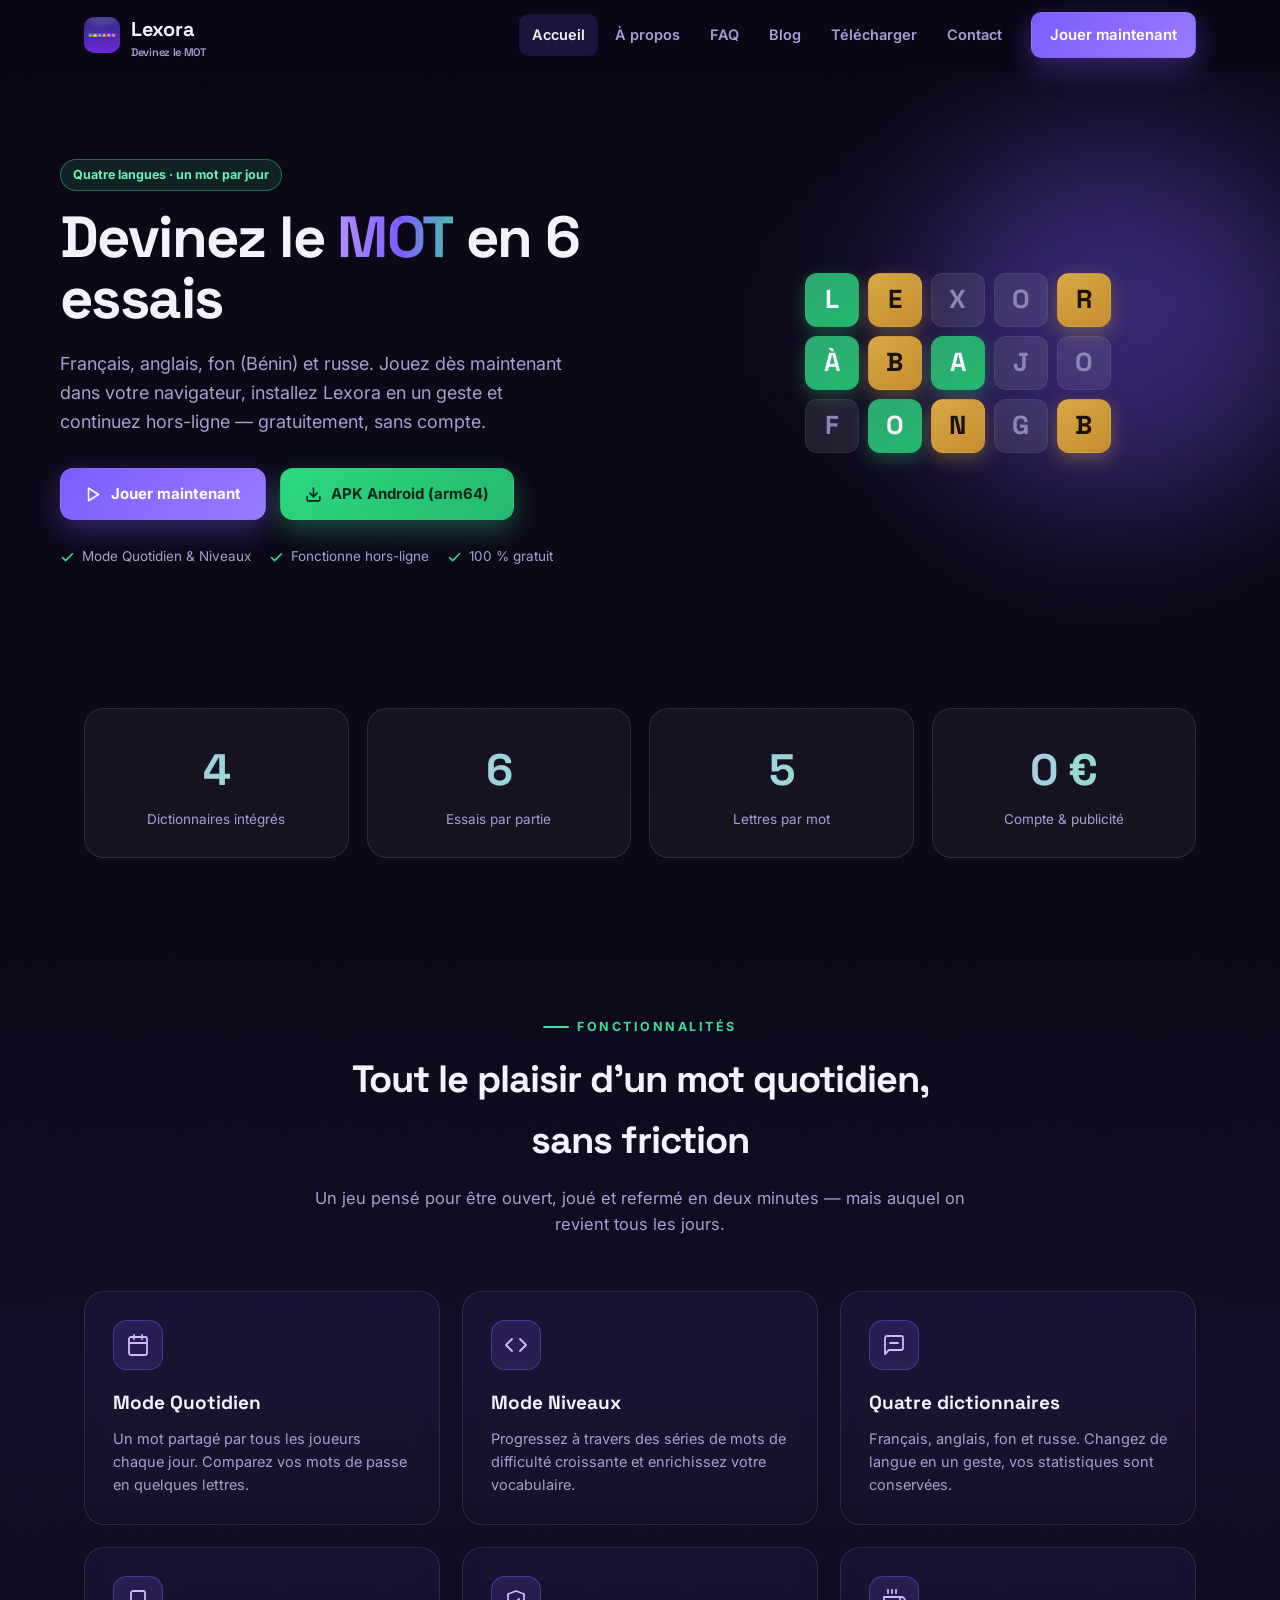
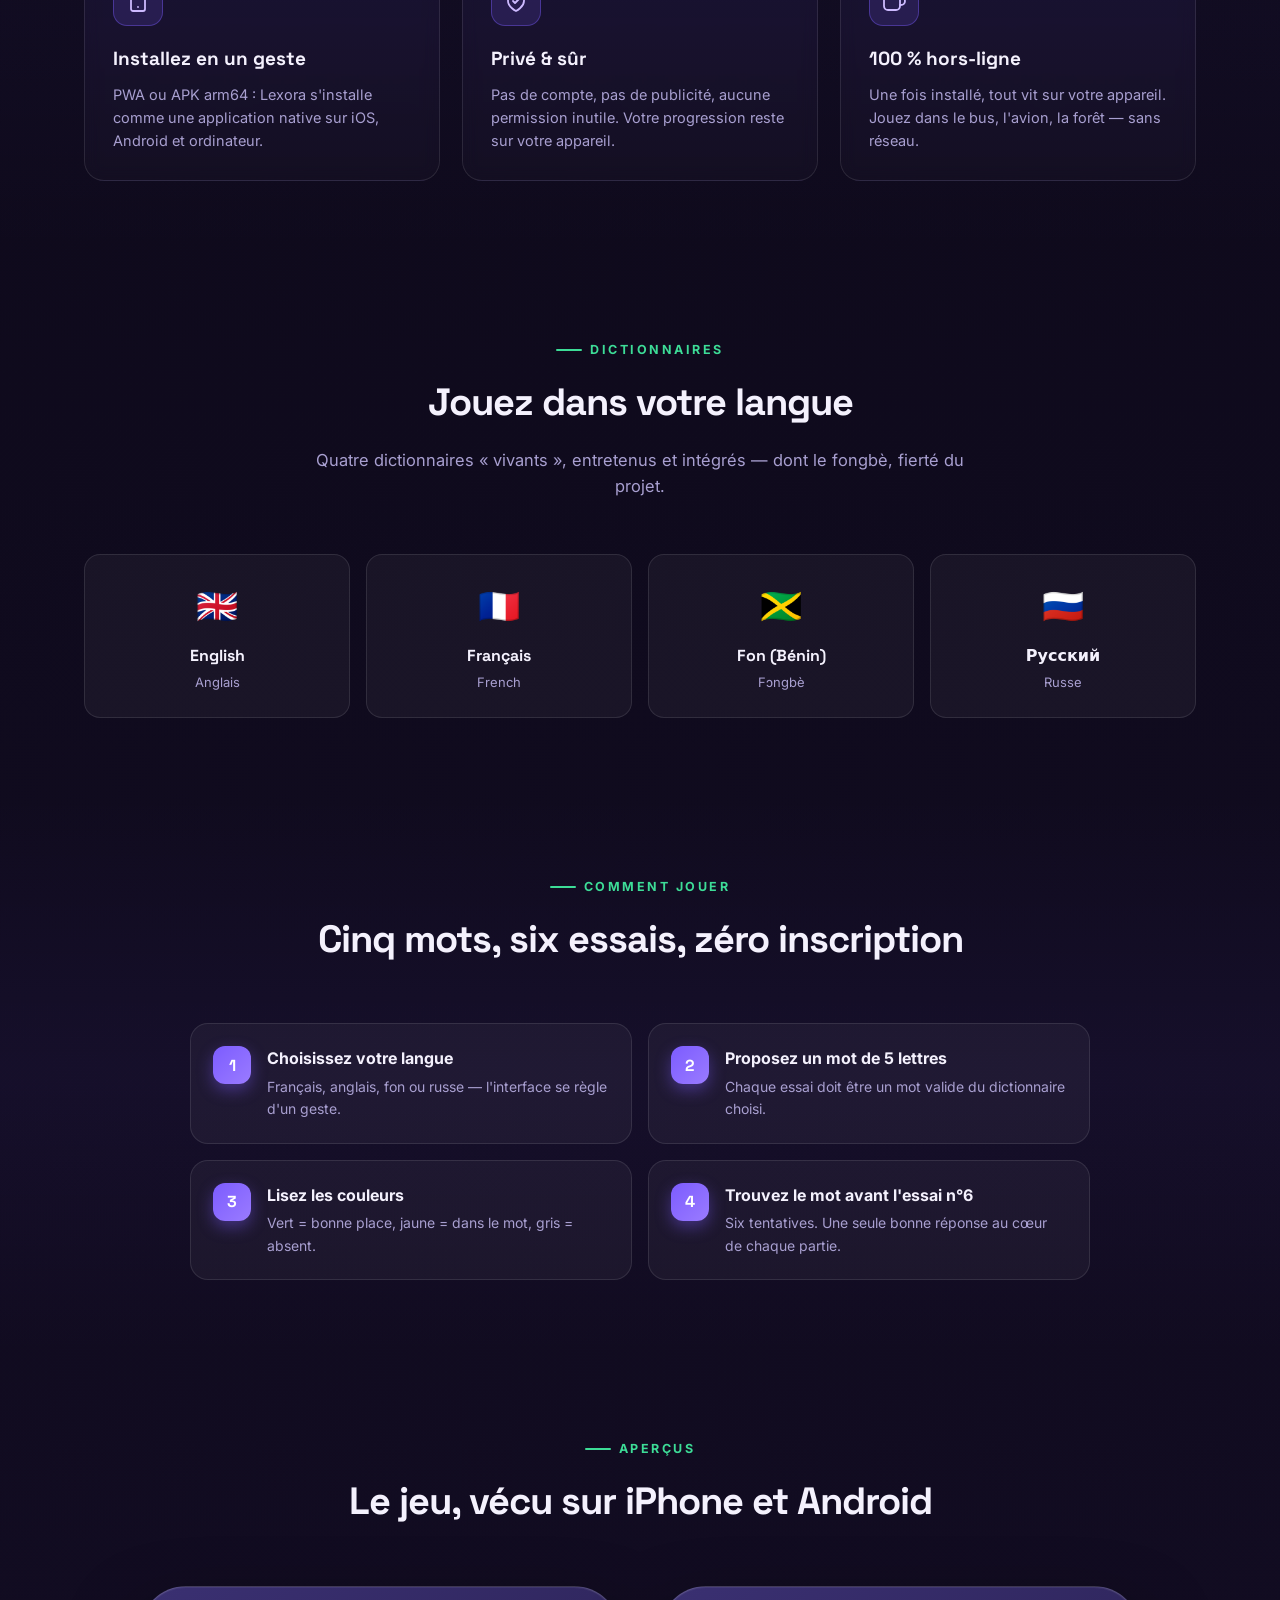
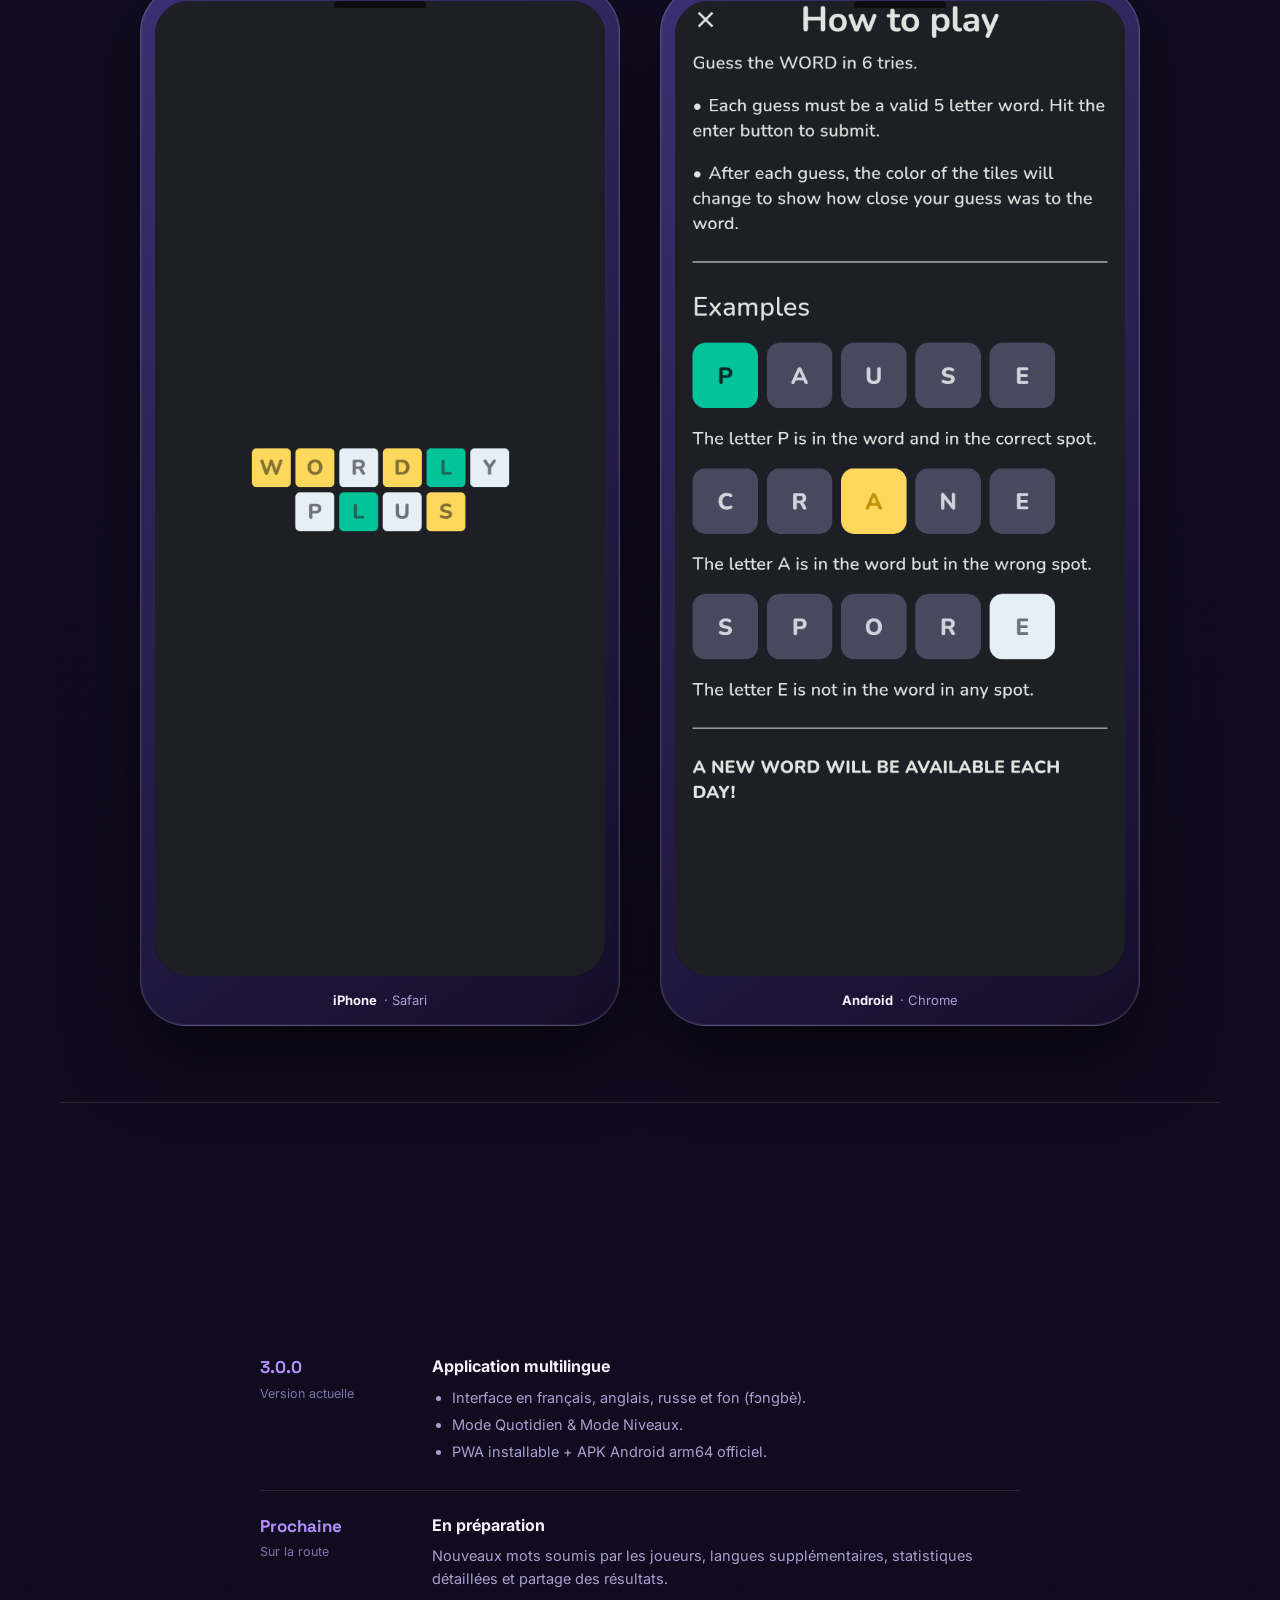
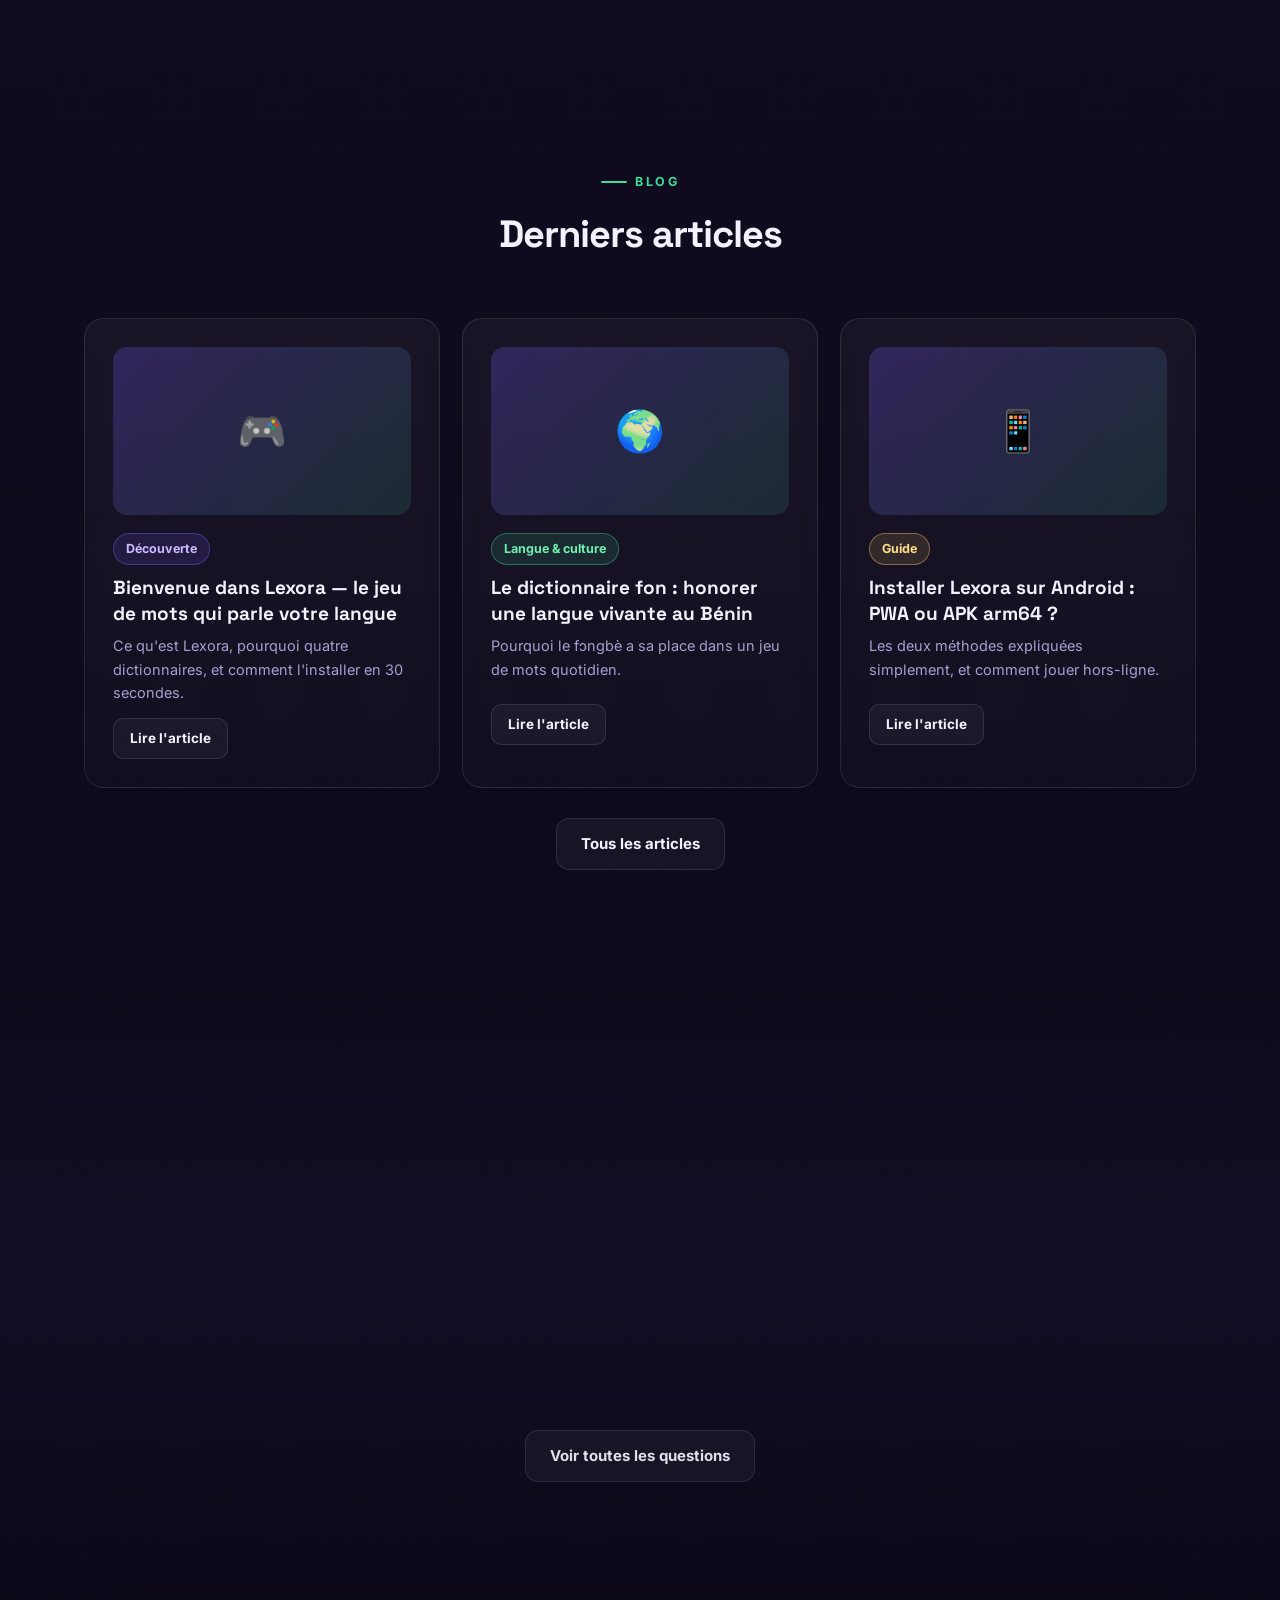
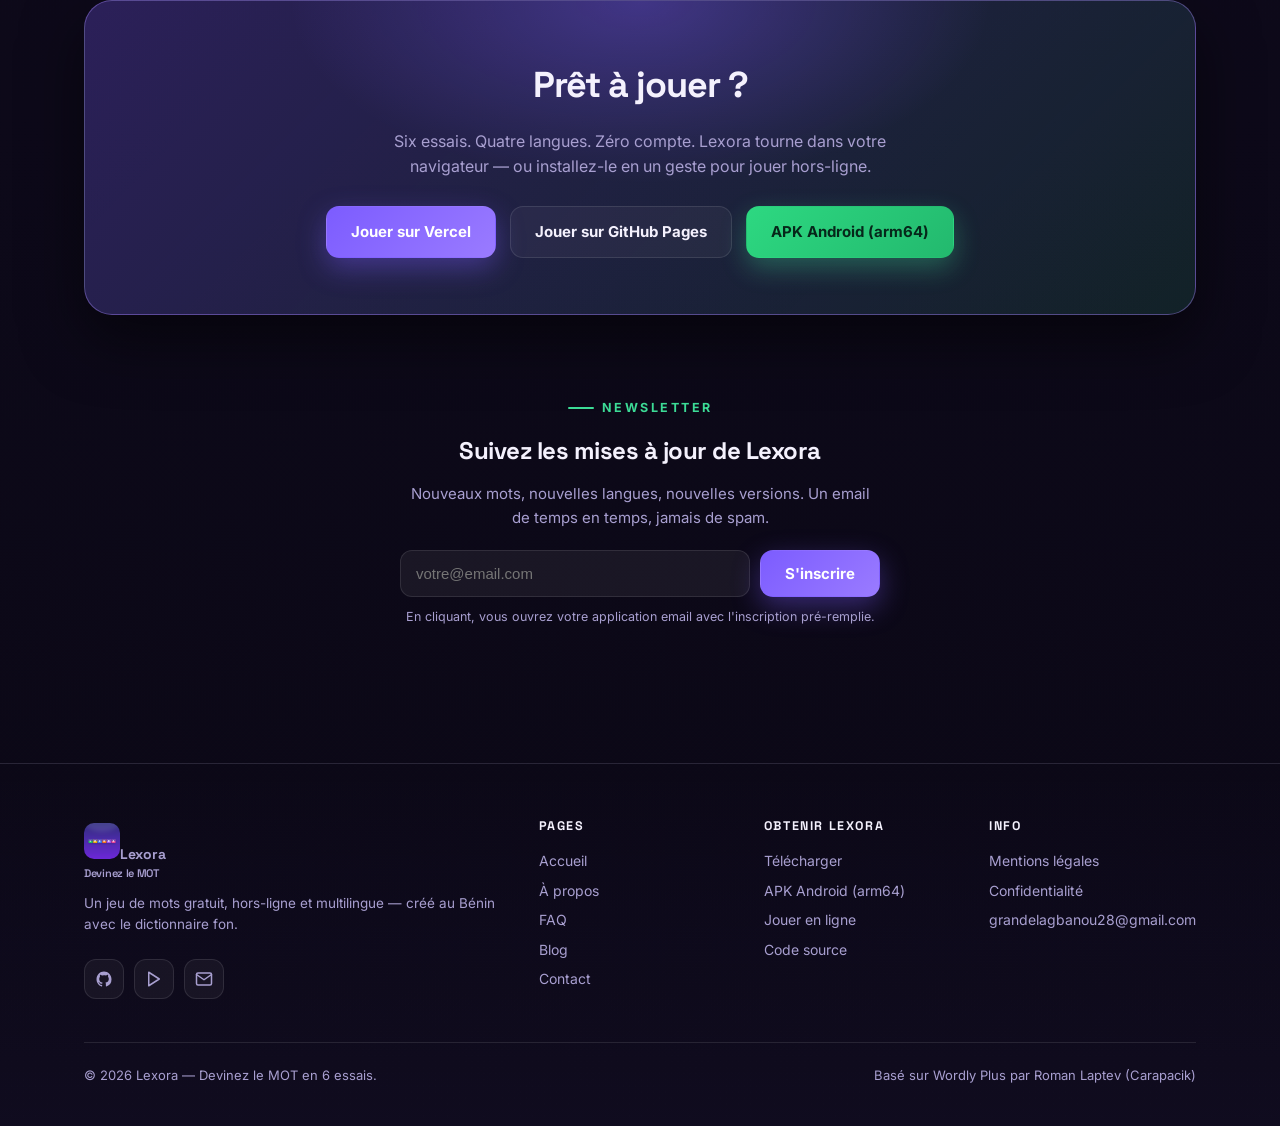
==== commit 1b31424d: "feat: professional French website redesign (design system, SEO, PWA, legal, blog, 404)" ====
--- a/landing/index.html
+++ b/landing/index.html
@@ -3,115 +3,341 @@
 <head>
   <meta charset="UTF-8">
   <meta name="viewport" content="width=device-width, initial-scale=1.0">
-  <meta name="description" content="Lexora — devinez le MOT en 6 essais. Dictionnaires anglais, français, fon (Bénin) et russe. Modes Quotidien et Niveaux. Jouez en ligne, installez l'APK Android arm64 ou la PWA, jouez hors-ligne.">
-  <meta name="theme-color" content="#18122b">
-  <title>Lexora — Devinez le MOT en 6 essais</title>
-  <link rel="icon" href="Icon-512.png">
+  <title>Lexora — Devinez le MOT en 6 essais | Jeu de mots multilingue</title>
+  <meta name="description" content="Lexora, le jeu de mots qui parle votre langue : devinez le MOT en 6 essais en français, anglais, fon (Bénin) ou russe. Gratuit, hors-ligne, sans compte. Jouez en ligne, installez l'APK Android arm64 ou la PWA.">
+  <meta name="robots" content="index, follow">
+  <link rel="canonical" href="https://lexora-landing-one.vercel.app/">
+  <meta name="author" content="Lexora">
+  <meta name="theme-color" content="#0b0816">
+
+  <meta property="og:type" content="website">
+  <meta property="og:site_name" content="Lexora">
+  <meta property="og:locale" content="fr_FR">
+  <meta property="og:title" content="Lexora — Devinez le MOT en 6 essais">
+  <meta property="og:description" content="Jeu de mots quotidien en français, anglais, fon (Bénin) et russe. Gratuit, hors-ligne, sans compte. Jouez en ligne ou installez l'APK.">
+  <meta property="og:url" content="https://lexora-landing-one.vercel.app/">
+  <meta property="og:image" content="https://lexora-landing-one.vercel.app/assets/og-image.png">
+  <meta name="twitter:card" content="summary_large_image">
+  <meta name="twitter:title" content="Lexora — Devinez le MOT en 6 essais">
+  <meta name="twitter:description" content="Français · Anglais · Fon (Bénin) · Russe. Gratuit, hors-ligne, sans compte.">
+  <meta name="twitter:image" content="https://lexora-landing-one.vercel.app/assets/og-image.png">
+
+  <link rel="icon" type="image/png" href="Icon-512.png">
+  <link rel="icon" type="image/svg+xml" href="assets/favicon.svg">
+  <link rel="apple-touch-icon" href="assets/apple-touch-icon.png">
+  <link rel="manifest" href="manifest.webmanifest">
+  <link rel="preconnect" href="https://fonts.googleapis.com">
+  <link rel="preconnect" href="https://fonts.gstatic.com" crossorigin>
+  <link href="https://fonts.googleapis.com/css2?family=Inter:wght@400;500;600;700&family=Space+Grotesk:wght@500;700&display=swap" rel="stylesheet">
   <link rel="stylesheet" href="assets/lexora.css">
+
+  <script type="application/ld+json">
+  {
+    "@context": "https://schema.org",
+    "@type": "WebSite",
+    "name": "Lexora",
+    "alternateName": "Lexora — Devinez le MOT en 6 essais",
+    "url": "https://lexora-landing-one.vercel.app/",
+    "inLanguage": "fr",
+    "description": "Jeu de mots quotidien en français, anglais, fon (Bénin) et russe."
+  }
+  </script>
+  <script type="application/ld+json">
+  {
+    "@context": "https://schema.org",
+    "@type": "Organization",
+    "name": "Lexora",
+    "url": "https://lexora-landing-one.vercel.app/",
+    "logo": "https://lexora-landing-one.vercel.app/Icon-512.png",
+    "email": "grandelagbanou28@gmail.com",
+    "sameAs": [
+      "https://github.com/grandelagbanou28-gif/Lexora",
+      "https://lexora-neon-one.vercel.app/",
+      "https://grandelagbanou28-gif.github.io/Lexora/"
+    ]
+  }
+  </script>
 </head>
 <body>
 
 <nav class="site">
   <div class="wrap">
-    <a class="brand" href="index.html"><img src="Icon-512.png" alt="">Lexora</a>
-    <div class="nav-links">
-      <a class="active" href="index.html">Accueil</a>
-      <a href="a-propos.html">À propos</a>
-      <a href="faq.html">FAQ</a>
-      <a href="blog/">Blog</a>
-      <a href="telecharger.html">Télécharger</a>
-      <a href="contact.html">Contact</a>
-      <a class="btn accent btn-accent" href="https://lexora-neon-one.vercel.app/" target="_blank" rel="noopener">Jouer</a>
-    </div>
+    <a class="brand" href="index.html">
+      <img src="Icon-512.png" alt="Logo Lexora">
+      <span>Lexora<small>Devinez le MOT</small></span>
+    </a>
+    <div class="nav-links" id="navLinks">
+      <a href="index.html" data-page="index">Accueil</a>
+      <a href="a-propos.html" data-page="a-propos">À propos</a>
+      <a href="faq.html" data-page="faq">FAQ</a>
+      <a href="blog/" data-page="blog">Blog</a>
+      <a href="telecharger.html" data-page="telecharger">Télécharger</a>
+      <a href="contact.html" data-page="contact">Contact</a>
+      <a class="btn accent" href="https://lexora-neon-one.vercel.app/" target="_blank" rel="noopener">Jouer maintenant</a>
+    </div>
+    <button class="nav-burger" id="navBurger" aria-label="Ouvrir le menu" aria-expanded="false">
+      <svg width="22" height="22" viewBox="0 0 24 24" fill="none" stroke="currentColor" stroke-width="2" stroke-linecap="round"><line x1="3" y1="7" x2="21" y2="7"/><line x1="3" y1="12" x2="21" y2="12"/><line x1="3" y1="17" x2="21" y2="17"/></svg>
+    </button>
   </div>
 </nav>
 
 <header class="hero home wrap">
   <div>
-    <h1>Devinez le MOT en <span class="grad">6 essais</span></h1>
-    <p class="sub">Un jeu de mots quotidien avec quatre dictionnaires intégrés — français, anglais, fon et russe. Jouez dans votre navigateur, installez-le en un geste, jouez hors-ligne.</p>
+    <span class="tag green">Quatre langues · un mot par jour</span>
+    <h1>Devinez le <span class="grad">MOT</span> en 6 essais</h1>
+    <p class="sub">Français, anglais, fon (Bénin) et russe. Jouez dès maintenant dans votre navigateur, installez Lexora en un geste et continuez hors-ligne — gratuitement, sans compte.</p>
     <div class="cta">
-      <a class="btn accent" href="https://lexora-neon-one.vercel.app/" target="_blank" rel="noopener">Jouer maintenant &rarr;</a>
-      <a class="btn green" href="https://github.com/grandelagbanou28-gif/Lexora/releases/download/android-arm64/Lexora-arm64.apk" rel="noopener">Télécharger l'APK (arm64)</a>
+      <a class="btn accent" href="https://lexora-neon-one.vercel.app/" target="_blank" rel="noopener">
+        <svg width="17" height="17" viewBox="0 0 24 24" fill="none" stroke="currentColor" stroke-width="2.2" stroke-linecap="round" stroke-linejoin="round"><polygon points="5 3 19 12 5 21 5 3"/></svg>
+        Jouer maintenant
+      </a>
+      <a class="btn green" href="https://github.com/grandelagbanou28-gif/Lexora/releases/download/android-arm64/Lexora-arm64.apk" rel="noopener">
+        <svg width="17" height="17" viewBox="0 0 24 24" fill="none" stroke="currentColor" stroke-width="2.2" stroke-linecap="round" stroke-linejoin="round"><path d="M21 15v4a2 2 0 0 1-2 2H5a2 2 0 0 1-2-2v-4"/><polyline points="7 10 12 15 17 10"/><line x1="12" y1="15" x2="12" y2="3"/></svg>
+        APK Android (arm64)
+      </a>
     </div>
     <div class="meta">
-      <span>&#10003; Mode Quotidien &amp; Niveaux</span>
-      <span>&#10003; Fonctionne hors-ligne</span>
-      <span>&#10003; Français &amp; Fɔngbè inclus</span>
-      <span>&#10003; APK Android officiel</span>
-    </div>
-  </div>
-  <div>
-    <div class="phones">
-      <div class="phone">
-        <div class="screen"><img src="screenshots/iphone14-home.png" alt="Lexora sur iPhone"></div>
+      <span><svg width="15" height="15" viewBox="0 0 24 24" fill="none" stroke="currentColor" stroke-width="2.5" stroke-linecap="round" stroke-linejoin="round"><polyline points="20 6 9 17 4 12"/></svg> Mode Quotidien &amp; Niveaux</span>
+      <span><svg width="15" height="15" viewBox="0 0 24 24" fill="none" stroke="currentColor" stroke-width="2.5" stroke-linecap="round" stroke-linejoin="round"><polyline points="20 6 9 17 4 12"/></svg> Fonctionne hors-ligne</span>
+      <span><svg width="15" height="15" viewBox="0 0 24 24" fill="none" stroke="currentColor" stroke-width="2.5" stroke-linecap="round" stroke-linejoin="round"><polyline points="20 6 9 17 4 12"/></svg> 100&nbsp;% gratuit</span>
+    </div>
+  </div>
+
+  <div class="board-wrap">
+    <div class="glow-orb a"></div>
+    <div class="board" role="img" aria-label="Exemple de partie : LEXORA se décompose en lettres">
+      <div class="row-g">
+        <div class="cell ok" style="animation-delay:.1s">L</div>
+        <div class="cell mid" style="animation-delay:.2s">E</div>
+        <div class="cell no" style="animation-delay:.3s">X</div>
+        <div class="cell no" style="animation-delay:.4s">O</div>
+        <div class="cell mid" style="animation-delay:.5s">R</div>
+      </div>
+      <div class="row-g">
+        <div class="cell ok" style="animation-delay:.25s">À</div>
+        <div class="cell mid" style="animation-delay:.35s">B</div>
+        <div class="cell ok" style="animation-delay:.45s">A</div>
+        <div class="cell no" style="animation-delay:.55s">J</div>
+        <div class="cell no" style="animation-delay:.65s">O</div>
+      </div>
+      <div class="row-g">
+        <div class="cell no" style="animation-delay:.4s">F</div>
+        <div class="cell ok" style="animation-delay:.5s">O</div>
+        <div class="cell mid" style="animation-delay:.6s">N</div>
+        <div class="cell no" style="animation-delay:.7s">G</div>
+        <div class="cell mid" style="animation-delay:.8s">B</div>
+      </div>
+    </div>
+  </div>
+</header>
+
+<section class="section">
+  <div class="wrap reveal">
+    <div class="stats">
+      <div class="stat">
+        <div class="num" data-count="4" data-suffix="">4</div>
+        <div class="lbl">Dictionnaires intégrés</div>
+      </div>
+      <div class="stat">
+        <div class="num" data-count="6" data-suffix="">6</div>
+        <div class="lbl">Essais par partie</div>
+      </div>
+      <div class="stat">
+        <div class="num" data-count="5" data-suffix="">5</div>
+        <div class="lbl">Lettres par mot</div>
+      </div>
+      <div class="stat">
+        <div class="num" data-count="0" data-suffix=" €">0 €</div>
+        <div class="lbl">Compte &amp; publicité</div>
+      </div>
+    </div>
+  </div>
+</section>
+
+<section class="section alt" id="fonctionnalites">
+  <div class="wrap">
+    <div class="section-head reveal">
+      <span class="kicker">Fonctionnalités</span>
+      <h2>Tout le plaisir d'un mot quotidien, sans friction</h2>
+      <p>Un jeu pensé pour être ouvert, joué et refermé en deux minutes — mais auquel on revient tous les jours.</p>
+    </div>
+    <div class="grid cols-3">
+      <div class="card feature reveal" style="--d:.05s">
+        <div class="icon"><svg viewBox="0 0 24 24" fill="none" stroke="currentColor" stroke-width="1.8" stroke-linecap="round" stroke-linejoin="round"><rect x="3" y="4" width="18" height="18" rx="2"/><line x1="16" y1="2" x2="16" y2="6"/><line x1="8" y1="2" x2="8" y2="6"/><line x1="3" y1="10" x2="21" y2="10"/></svg></div>
+        <h3>Mode Quotidien</h3>
+        <p>Un mot partagé par tous les joueurs chaque jour. Comparez vos mots de passe en quelques lettres.</p>
+      </div>
+      <div class="card feature reveal" style="--d:.12s">
+        <div class="icon"><svg viewBox="0 0 24 24" fill="none" stroke="currentColor" stroke-width="1.8" stroke-linecap="round" stroke-linejoin="round"><polyline points="16 18 22 12 16 6"/><polyline points="8 6 2 12 8 18"/></svg></div>
+        <h3>Mode Niveaux</h3>
+        <p>Progressez à travers des séries de mots de difficulté croissante et enrichissez votre vocabulaire.</p>
+      </div>
+      <div class="card feature reveal" style="--d:.19s">
+        <div class="icon"><svg viewBox="0 0 24 24" fill="none" stroke="currentColor" stroke-width="1.8" stroke-linecap="round" stroke-linejoin="round"><path d="M21 15a2 2 0 0 1-2 2H7l-4 4V5a2 2 0 0 1 2-2h14a2 2 0 0 1 2 2z"/><line x1="8" y1="10" x2="16" y2="10"/></svg></div>
+        <h3>Quatre dictionnaires</h3>
+        <p>Français, anglais, fon et russe. Changez de langue en un geste, vos statistiques sont conservées.</p>
+      </div>
+      <div class="card feature reveal" style="--d:.05s">
+        <div class="icon"><svg viewBox="0 0 24 24" fill="none" stroke="currentColor" stroke-width="1.8" stroke-linecap="round" stroke-linejoin="round"><rect x="5" y="2" width="14" height="20" rx="2"/><line x1="12" y1="18" x2="12.01" y2="18"/></svg></div>
+        <h3>Installez en un geste</h3>
+        <p>PWA ou APK arm64 : Lexora s'installe comme une application native sur iOS, Android et ordinateur.</p>
+      </div>
+      <div class="card feature reveal" style="--d:.12s">
+        <div class="icon"><svg viewBox="0 0 24 24" fill="none" stroke="currentColor" stroke-width="1.8" stroke-linecap="round" stroke-linejoin="round"><path d="M12 22s8-4 8-10V5l-8-3-8 3v7c0 6 8 10 8 10z"/><polyline points="9 12 11 14 15 10"/></svg></div>
+        <h3>Privé &amp; sûr</h3>
+        <p>Pas de compte, pas de publicité, aucune permission inutile. Votre progression reste sur votre appareil.</p>
+      </div>
+      <div class="card feature reveal" style="--d:.19s">
+        <div class="icon"><svg viewBox="0 0 24 24" fill="none" stroke="currentColor" stroke-width="1.8" stroke-linecap="round" stroke-linejoin="round"><path d="M18 8h1a4 4 0 0 1 0 8h-1"/><path d="M2 8h16v9a4 4 0 0 1-4 4H6a4 4 0 0 1-4-4V8z"/><line x1="6" y1="1" x2="6" y2="4"/><line x1="10" y1="1" x2="10" y2="4"/><line x1="14" y1="1" x2="14" y2="4"/></svg></div>
+        <h3>100&nbsp;% hors-ligne</h3>
+        <p>Une fois installé, tout vit sur votre appareil. Jouez dans le bus, l'avion, la forêt — sans réseau.</p>
+      </div>
+    </div>
+  </div>
+</section>
+
+<section class="section" id="dictionnaires">
+  <div class="wrap">
+    <div class="section-head reveal">
+      <span class="kicker">Dictionnaires</span>
+      <h2>Jouez dans votre langue</h2>
+      <p>Quatre dictionnaires « vivants », entretenus et intégrés — dont le fongbè, fierté du projet.</p>
+    </div>
+    <div class="dict-grid reveal">
+      <div class="dict"><span class="flag">&#127468;&#127463;</span><div class="name">English</div><div class="tongue">Anglais</div></div>
+      <div class="dict"><span class="flag">&#127467;&#127479;</span><div class="name">Français</div><div class="tongue">French</div></div>
+      <div class="dict"><span class="flag">&#127471;&#127474;</span><div class="name">Fon (Bénin)</div><div class="tongue">Fɔngbè</div></div>
+      <div class="dict"><span class="flag">&#127479;&#127482;</span><div class="name">Русский</div><div class="tongue">Russe</div></div>
+    </div>
+  </div>
+</section>
+
+<section class="section alt" id="comment-jouer">
+  <div class="wrap">
+    <div class="section-head reveal">
+      <span class="kicker">Comment jouer</span>
+      <h2>Cinq mots, six essais, zéro inscription</h2>
+    </div>
+    <div class="steps">
+      <div class="step reveal" style="--d:.05s"><div class="n">1</div><div><b>Choisissez votre langue</b><p>Français, anglais, fon ou russe — l'interface se règle d'un geste.</p></div></div>
+      <div class="step reveal" style="--d:.1s"><div class="n">2</div><div><b>Proposez un mot de 5 lettres</b><p>Chaque essai doit être un mot valide du dictionnaire choisi.</p></div></div>
+      <div class="step reveal" style="--d:.15s"><div class="n">3</div><div><b>Lisez les couleurs</b><p>Vert = bonne place, jaune = dans le mot, gris = absent.</p></div></div>
+      <div class="step reveal" style="--d:.2s"><div class="n">4</div><div><b>Trouvez le mot avant l'essai n°6</b><p>Six tentatives. Une seule bonne réponse au cœur de chaque partie.</p></div></div>
+    </div>
+  </div>
+</section>
+
+<section class="section" id="apercus">
+  <div class="wrap">
+    <div class="section-head reveal">
+      <span class="kicker">Aperçus</span>
+      <h2>Le jeu, vécu sur iPhone et Android</h2>
+    </div>
+    <div class="gallery">
+      <div class="phone reveal">
+        <div class="screen"><img src="screenshots/iphone14-home.png" alt="Lexora sur iPhone 14, mode normal" loading="lazy"></div>
         <div class="cap"><b>iPhone</b> &middot; Safari</div>
       </div>
-      <div class="phone small">
-        <div class="screen"><img src="screenshots/pixel7-home.png" alt="Lexora sur Android"></div>
+      <div class="phone reveal" style="--d:.1s">
+        <div class="screen"><img src="screenshots/pixel7-home.png" alt="Lexora sur Google Pixel 7, mode sombre" loading="lazy"></div>
         <div class="cap"><b>Android</b> &middot; Chrome</div>
       </div>
     </div>
   </div>
-</header>
-
-<section class="section" id="fonctionnalites">
-  <div class="wrap">
-    <div class="section-head">
-      <div class="kicker">Fonctionnalités</div>
-      <h2>Le meilleur petit jeu de mots</h2>
-      <p>Choisissez un dictionnaire, commencez à taper, et trouvez le mot avant la fin de vos six essais.</p>
-    </div>
-    <div class="grid">
-      <div class="tile"><div class="ico">&#128197;</div><h3>Mode Quotidien</h3><p>Un mot partagé par tous chaque jour. Revenez demain pour un nouveau défi.</p></div>
-      <div class="tile"><div class="ico">&#127909;</div><h3>Mode Niveaux</h3><p>Progressez à travers des niveaux choisis qui enrichissent votre vocabulaire.</p></div>
-      <div class="tile"><div class="ico">&#128218;</div><h3>Quatre dictionnaires</h3><p>Français, anglais, fon et russe. Changez de langue en un geste, statistiques conservées.</p></div>
-      <div class="tile"><div class="ico">&#128241;</div><h3>PWA installable</h3><p>Ajoutez Lexora à votre écran d'accueil et jouez comme une application native.</p></div>
-      <div class="tile"><div class="ico">&#128274;</div><h3>Privé &amp; sûr</h3><p>Installation par le flux officiel du navigateur ou APK officiel. Aucun compte, aucune permission.</p></div>
-      <div class="tile"><div class="ico">&#128190;</div><h3>Hors-ligne</h3><p>Une fois installé, tout reste sur votre appareil. Jouez n'importe où, même sans réseau.</p></div>
-    </div>
-  </div>
-</section>
-
-<section class="section" id="dictionnaires">
-  <div class="wrap">
-    <div class="section-head">
-      <div class="kicker">Dictionnaires</div>
-      <h2>Jouez dans la langue que vous aimez</h2>
-      <p>Quatre langues, dont le fon et le français, entretenues et intégrées. Sans téléchargement.</p>
-    </div>
-    <div class="dicts">
-      <div class="dict"><span class="flag">&#127468;&#127463;</span><div class="name">English</div><div class="tongue">Anglais</div></div>
-      <div class="dict"><span class="flag">&#127467;&#127479;</span><div class="name">Fran&ccedil;ais</div><div class="tongue">French</div></div>
-      <div class="dict"><span class="flag">&#127471;&#127474;</span><div class="name">Fon (B&eacute;nin)</div><div class="tongue">Fɔngbè</div></div>
-      <div class="dict"><span class="flag">&#127479;&#127482;</span><div class="name">Русский</div><div class="tongue">Russe</div></div>
-    </div>
-  </div>
-</section>
-
-<section class="section" id="installer">
-  <div class="wrap">
-    <div class="section-head">
-      <div class="kicker">Installer</div>
-      <h2>Sur votre écran d'accueil en un geste</h2>
-      <p>Lexora s'installe comme une application native — depuis votre navigateur ou via l'APK officiel.</p>
-    </div>
-    <div class="steps">
-      <div class="stepbox"><span class="n">1</span><div class="txt"><b>Ouvrez le jeu</b><p>Appuyez sur « Jouer » — Lexora démarre instantanément dans votre navigateur.</p></div></div>
-      <div class="stepbox"><span class="n">2</span><div class="txt"><b>Installez</b><p>Chrome : menu &rarr; « Ajouter à l'écran d'accueil ». Safari : Partager &rarr; « Sur l'écran d'accueil ».</p></div></div>
-      <div class="stepbox"><span class="n">3</span><div class="txt"><b>Jouez hors-ligne</b><p>Lancez Lexora depuis votre écran d'accueil — aucun Internet nécessaire.</p></div></div>
-      <div class="stepbox"><span class="n">4</span><div class="txt"><b>Défi quotidien</b><p>Revenez chaque jour pour un nouveau mot et suivez votre série.</p></div></div>
-    </div>
-    <p style="text-align:center; margin-top:22px; color:var(--muted); font-size:14.5px;">
-      Vous préférez une vraie application Android ? <a href="telecharger.html" style="color:var(--accent2); font-weight:700;">Téléchargez l'APK (arm64)</a>.
-    </p>
+</section>
+
+<hr class="divider">
+
+<section class="section" id="versions">
+  <div class="wrap">
+    <div class="section-head reveal">
+      <span class="kicker">Mises à jour</span>
+      <h2>Lexora évolue chaque semaine</h2>
+    </div>
+    <div class="versions">
+      <div class="version reveal">
+        <div><div class="v">3.0.0</div><small>Version actuelle</small></div>
+        <div>
+          <b>Application multilingue</b>
+          <ul>
+            <li>Interface en français, anglais, russe et fon (fɔngbè).</li>
+            <li>Mode Quotidien &amp; Mode Niveaux.</li>
+            <li>PWA installable + APK Android arm64 officiel.</li>
+          </ul>
+        </div>
+      </div>
+      <div class="version reveal">
+        <div><div class="v">Prochaine</div><small>Sur la route</small></div>
+        <div>
+          <b>En préparation</b>
+          <p>Nouveaux mots soumis par les joueurs, langues supplémentaires, statistiques détaillées et partage des résultats.</p>
+        </div>
+      </div>
+    </div>
+  </div>
+</section>
+
+<section class="section" id="blog-preview">
+  <div class="wrap">
+    <div class="section-head reveal">
+      <span class="kicker">Blog</span>
+      <h2>Derniers articles</h2>
+    </div>
+    <div class="grid cols-3">
+      <article class="card blog-card reveal" style="--d:.05s">
+        <div class="thumb">&#127918;</div>
+        <span class="tag violet" style="align-self:flex-start;">Découverte</span>
+        <h3><a class="title" href="blog/bienvenue-lexora.html">Bienvenue dans Lexora — le jeu de mots qui parle votre langue</a></h3>
+        <p>Ce qu'est Lexora, pourquoi quatre dictionnaires, et comment l'installer en 30 secondes.</p>
+        <p style="margin-top:14px;"><a class="btn ghost sm" href="blog/bienvenue-lexora.html">Lire l'article</a></p>
+      </article>
+      <article class="card blog-card reveal" style="--d:.12s">
+        <div class="thumb">&#127757;</div>
+        <span class="tag green" style="align-self:flex-start;">Langue &amp; culture</span>
+        <h3><a class="title" href="blog/dictionnaire-fon-benin.html">Le dictionnaire fon : honorer une langue vivante au Bénin</a></h3>
+        <p>Pourquoi le fɔngbè a sa place dans un jeu de mots quotidien.</p>
+        <p style="margin-top:14px;"><a class="btn ghost sm" href="blog/dictionnaire-fon-benin.html">Lire l'article</a></p>
+      </article>
+      <article class="card blog-card reveal" style="--d:.19s">
+        <div class="thumb">&#128241;</div>
+        <span class="tag gold" style="align-self:flex-start;">Guide</span>
+        <h3><a class="title" href="blog/installer-lexora-android.html">Installer Lexora sur Android : PWA ou APK arm64 ?</a></h3>
+        <p>Les deux méthodes expliquées simplement, et comment jouer hors-ligne.</p>
+        <p style="margin-top:14px;"><a class="btn ghost sm" href="blog/installer-lexora-android.html">Lire l'article</a></p>
+      </article>
+    </div>
+    <p class="text-center" style="margin-top:30px;"><a class="btn ghost" href="blog/">Tous les articles</a></p>
+  </div>
+</section>
+
+<section class="section alt" id="faq-teaser">
+  <div class="wrap">
+    <div class="section-head reveal">
+      <span class="kicker">FAQ</span>
+      <h2>Questions fréquentes</h2>
+    </div>
+    <div class="prose" style="max-width:760px;">
+      <details class="faq reveal">
+        <summary>Comment joue-t-on à Lexora ?</summary>
+        <p>Devinez le mot mystère de 5 lettres en 6 essais. Après chaque proposition, les couleurs indiquent les lettres bien placées (vert), mal placées (jaune) ou absentes (gris).</p>
+      </details>
+      <details class="faq reveal">
+        <summary>Comment installer Lexora sur mon téléphone ?</summary>
+        <p>Sur iPhone (Safari) : Partager &rarr; « Sur l'écran d'accueil ». Sur Android (Chrome) : menu &rarr; « Ajouter à l'écran d'accueil ». Une APK arm64 officielle est aussi disponible dans la page Télécharger.</p>
+      </details>
+      <details class="faq reveal">
+        <summary>Est-ce vraiment gratuit et sans compte ?</summary>
+        <p>Oui. Lexora est entièrement gratuit, sans publicité et sans compte obligatoire. Vos parties restent enregistrées localement sur votre appareil.</p>
+      </details>
+      <p class="text-center" style="margin-top:26px;"><a class="btn ghost" href="faq.html">Voir toutes les questions</a></p>
+    </div>
   </div>
 </section>
 
 <div class="wrap">
-  <div class="band">
+  <div class="band reveal">
     <h2>Prêt à jouer ?</h2>
-    <p>Six essais. Quatre langues. Zéro excuse. Lexora tourne dans votre navigateur — ou installez-le en un geste.</p>
+    <p>Six essais. Quatre langues. Zéro compte. Lexora tourne dans votre navigateur — ou installez-le en un geste pour jouer hors-ligne.</p>
     <div class="cta">
       <a class="btn accent" href="https://lexora-neon-one.vercel.app/" target="_blank" rel="noopener">Jouer sur Vercel</a>
       <a class="btn ghost" href="https://grandelagbanou28-gif.github.io/Lexora/" target="_blank" rel="noopener">Jouer sur GitHub Pages</a>
@@ -120,12 +346,36 @@
   </div>
 </div>
 
+<section class="section" style="padding-top:0;">
+  <div class="wrap text-center reveal">
+    <span class="kicker" style="justify-content:center;">Newsletter</span>
+    <h2 style="margin-top:14px; letter-spacing:-.5px;">Suivez les mises à jour de Lexora</h2>
+    <p class="copy" style="max-width:460px; margin:12px auto 0;">Nouveaux mots, nouvelles langues, nouvelles versions. Un email de temps en temps, jamais de spam.</p>
+    <form class="newsletter" id="newsletterForm">
+      <input type="email" id="nlEmail" placeholder="votre@email.com" aria-label="Votre adresse email" required>
+      <button class="btn accent" type="submit">S'inscrire</button>
+      <span class="note">En cliquant, vous ouvrez votre application email avec l'inscription pré-remplie.</span>
+    </form>
+  </div>
+</section>
+
 <footer class="site">
   <div class="wrap">
     <div class="grid">
       <div>
-        <h4>Lexora</h4>
-        <p>Devinez le mot en 6 essais. Un jeu de mots gratuit, hors-ligne et multilingue — créé au B&eacute;nin avec le dictionnaire fon.</p>
+        <a class="brand" href="index.html"><img src="Icon-512.png" alt="Logo Lexora"><span>Lexora<small>Devinez le MOT</small></span></a>
+        <p style="margin-top:14px;">Un jeu de mots gratuit, hors-ligne et multilingue — créé au Bénin avec le dictionnaire fon.</p>
+        <div class="socials">
+          <a href="https://github.com/grandelagbanou28-gif/Lexora" target="_blank" rel="noopener" aria-label="GitHub">
+            <svg viewBox="0 0 24 24" fill="currentColor"><path d="M12 2C6.48 2 2 6.58 2 12.25c0 4.53 2.87 8.37 6.84 9.73.5.09.68-.22.68-.49v-1.7c-2.78.62-3.37-1.37-3.37-1.37-.45-1.18-1.11-1.5-1.11-1.5-.91-.63.07-.62.07-.62 1 .07 1.53 1.06 1.53 1.06.9 1.57 2.36 1.12 2.94.85.09-.66.35-1.11.63-1.37-2.22-.26-4.56-1.14-4.56-5.07 0-1.12.39-2.03 1.03-2.75-.1-.26-.45-1.3.1-2.7 0 0 .84-.28 2.75 1.05A9.36 9.36 0 0 1 12 6.92c.85 0 1.71.12 2.51.34 1.91-1.33 2.75-1.05 2.75-1.05.55 1.4.2 2.44.1 2.7.64.72 1.03 1.63 1.03 2.75 0 3.94-2.34 4.8-4.57 5.06.36.31.68.93.68 1.88v2.79c0 .27.18.59.69.49A10.02 10.02 0 0 0 22 12.25C22 6.58 17.52 2 12 2z"/></svg>
+          </a>
+          <a href="https://lexora-neon-one.vercel.app/" target="_blank" rel="noopener" aria-label="Jouer en ligne">
+            <svg viewBox="0 0 24 24" fill="none" stroke="currentColor" stroke-width="2" stroke-linecap="round" stroke-linejoin="round"><polygon points="5 3 19 12 5 21 5 3"/></svg>
+          </a>
+          <a href="mailto:grandelagbanou28@gmail.com" aria-label="Email">
+            <svg viewBox="0 0 24 24" fill="none" stroke="currentColor" stroke-width="2" stroke-linecap="round" stroke-linejoin="round"><path d="M4 4h16a2 2 0 0 1 2 2v12a2 2 0 0 1-2 2H4a2 2 0 0 1-2-2V6a2 2 0 0 1 2-2z"/><polyline points="22,6 12,13 2,6"/></svg>
+          </a>
+        </div>
       </div>
       <div>
         <h4>Pages</h4>
@@ -133,23 +383,32 @@
         <a href="a-propos.html">À propos</a>
         <a href="faq.html">FAQ</a>
         <a href="blog/">Blog</a>
+        <a href="contact.html">Contact</a>
       </div>
       <div>
         <h4>Obtenir Lexora</h4>
         <a href="telecharger.html">Télécharger</a>
         <a href="https://github.com/grandelagbanou28-gif/Lexora/releases/download/android-arm64/Lexora-arm64.apk" target="_blank" rel="noopener">APK Android (arm64)</a>
         <a href="https://lexora-neon-one.vercel.app/" target="_blank" rel="noopener">Jouer en ligne</a>
+        <a href="https://github.com/grandelagbanou28-gif/Lexora" target="_blank" rel="noopener">Code source</a>
       </div>
       <div>
-        <h4>Contact</h4>
-        <a href="contact.html">Écrire au support</a>
+        <h4>Info</h4>
+        <a href="mentions-legales.html">Mentions légales</a>
+        <a href="confidentialite.html">Confidentialité</a>
         <a href="mailto:grandelagbanou28@gmail.com">grandelagbanou28@gmail.com</a>
-        <a href="https://github.com/grandelagbanou28-gif/Lexora" target="_blank" rel="noopener">Code source</a>
-      </div>
-    </div>
-    <div class="bottom">&copy; <span class="year">2026</span> Lexora &middot; Devinez le MOT en 6 essais &middot; Bas&eacute; sur Wordly Plus</div>
+      </div>
+    </div>
+    <div class="bottom">
+      <span>&copy; <span class="year">2026</span> Lexora — Devinez le MOT en 6 essais.</span>
+      <span>Basé sur Wordly Plus par Roman Laptev (Carapacik)</span>
+    </div>
   </div>
 </footer>
+
+<button class="backtotop" id="backToTop" aria-label="Remonter en haut">
+  <svg width="18" height="18" viewBox="0 0 24 24" fill="none" stroke="currentColor" stroke-width="2.4" stroke-linecap="round" stroke-linejoin="round"><polyline points="18 15 12 9 6 15"/></svg>
+</button>
 
 <script src="assets/lexora.js"></script>
 </body>
--- a/landing/assets/lexora.css
+++ b/landing/assets/lexora.css
@@ -1,170 +1,362 @@
+/* ------------------------------------------------------------------
+   Lexora — Design system v2
+   Palette : #0b0816 / #7c5cff / #3ddc97
+   Fonts   : Space Grotesk (display), Inter (body)
+------------------------------------------------------------------- */
 :root {
-  --bg0: #120c22;
-  --bg1: #1d1536;
-  --accent: #6C4DF4;
-  --accent2: #3ddc97;
-  --text: #f5f2ff;
-  --muted: #ada3d6;
-  --border: rgba(255, 255, 255, 0.12);
-  --card: rgba(255, 255, 255, 0.05);
-  --radius: 18px;
+  --bg0: #0b0816;
+  --bg1: #120c22;
+  --bg2: #191232;
+  --surface: rgba(255, 255, 255, 0.045);
+  --surface-strong: rgba(255, 255, 255, 0.07);
+  --border: rgba(255, 255, 255, 0.1);
+  --border-strong: rgba(167, 139, 255, 0.4);
+  --accent: #7c5cff;
+  --accent-2: #b491ff;
+  --accent-3: #3ddc97;
+  --text: #f4f1fd;
+  --muted: #a89fd0;
+  --muted-2: #7d74aa;
+  --danger: #ff6b81;
+  --gold: #ffd166;
+  --green: #2dd881;
+  --radius: 20px;
+  --radius-sm: 12px;
+  --shadow-1: 0 8px 30px rgba(0, 0, 0, 0.35);
+  --shadow-2: 0 24px 60px rgba(0, 0, 0, 0.5);
+  --ease: cubic-bezier(0.22, 1, 0.36, 1);
+  --font-display: "Space Grotesk", "Segoe UI", system-ui, sans-serif;
+  --font-body: "Inter", "Segoe UI", system-ui, sans-serif;
 }
 
 * { box-sizing: border-box; margin: 0; padding: 0; }
 html { scroll-behavior: smooth; }
+html:focus-within { scroll-behavior: smooth; }
 
 body {
-  font-family: -apple-system, BlinkMacSystemFont, "Segoe UI", Roboto, "Helvetica Neue", Arial, sans-serif;
-  background: radial-gradient(1200px 600px at 15% -5%, #2a1f52 0%, transparent 55%),
-              radial-gradient(1000px 500px at 90% 0%, #31255e 0%, transparent 50%),
-              linear-gradient(180deg, var(--bg0) 0%, var(--bg1) 60%, var(--bg0) 100%);
+  font-family: var(--font-body);
+  background:
+    radial-gradient(1100px 520px at 12% -6%, rgba(124, 92, 255, 0.16), transparent 55%),
+    radial-gradient(900px 480px at 92% 4%, rgba(124, 92, 255, 0.1), transparent 55%),
+    linear-gradient(180deg, var(--bg0), var(--bg1) 46%, var(--bg0) 100%);
   color: var(--text);
   min-height: 100vh;
-  line-height: 1.55;
+  line-height: 1.6;
   overflow-x: hidden;
-}
-
-.wrap { max-width: 1120px; margin: 0 auto; padding: 0 24px; }
+  -webkit-font-smoothing: antialiased;
+}
+
+::selection { background: rgba(124, 92, 255, 0.5); color: #fff; }
+::-webkit-scrollbar { width: 11px; }
+::-webkit-scrollbar-track { background: var(--bg0); }
+::-webkit-scrollbar-thumb { background: #39305f; border-radius: 99px; border: 3px solid var(--bg0); }
+::-webkit-scrollbar-thumb:hover { background: #4a3d7a; }
+
+h1, h2, h3, h4, .brand { font-family: var(--font-display); }
+
+.wrap { max-width: 1160px; margin: 0 auto; padding: 0 24px; }
+
+.text-center { text-align: center; }
+
+/* ---------- Buttons ---------- */
+.btn {
+  display: inline-flex; align-items: center; justify-content: center; gap: 9px;
+  padding: 13px 24px; border-radius: 13px;
+  font-weight: 700; font-size: 15px; font-family: var(--font-body);
+  text-decoration: none; border: 1px solid transparent; cursor: pointer; white-space: nowrap;
+  transition: transform 0.16s var(--ease), box-shadow 0.2s, background 0.2s, border-color 0.2s, color 0.2s;
+}
+.btn:active { transform: scale(0.98); }
+.btn svg, .btn .ic { flex: none; }
+.btn.accent { background: linear-gradient(135deg, var(--accent), #9a7bff); color: #fff; box-shadow: 0 10px 28px rgba(124, 92, 255, 0.38); }
+.btn.accent:hover { transform: translateY(-2px); box-shadow: 0 16px 38px rgba(124, 92, 255, 0.5); }
+.btn.green { background: linear-gradient(135deg, #2dd881, #23b96e); color: #06271a; box-shadow: 0 10px 26px rgba(61, 220, 151, 0.32); }
+.btn.green:hover { transform: translateY(-2px); box-shadow: 0 16px 36px rgba(61, 220, 151, 0.45); }
+.btn.ghost { background: var(--surface); color: var(--text); border-color: var(--border); }
+.btn.ghost:hover { background: var(--surface-strong); border-color: var(--border-strong); transform: translateY(-2px); }
+.btn.sm { padding: 9px 16px; font-size: 13.5px; border-radius: 10px; }
+
+/* ---------- Tags & kickers ---------- */
+.kicker { display: inline-flex; align-items: center; gap: 8px; color: var(--accent-3); font-weight: 700; letter-spacing: 2.5px; text-transform: uppercase; font-size: 12.5px; }
+.kicker::before { content: ""; width: 26px; height: 2px; border-radius: 2px; background: var(--accent-3); }
+.tag { display: inline-flex; align-items: center; gap: 6px; font-size: 12.5px; font-weight: 700; padding: 5px 12px; border-radius: 99px; border: 1px solid var(--border); background: var(--surface); color: var(--muted); }
+.tag.violet { color: #cdbaff; border-color: rgba(124, 92, 255, 0.4); background: rgba(124, 92, 255, 0.14); }
+.tag.green { color: #6ff0b4; border-color: rgba(61, 220, 151, 0.4); background: rgba(61, 220, 151, 0.12); }
+.tag.gold { color: #ffe08a; border-color: rgba(255, 209, 102, 0.4); background: rgba(255, 209, 102, 0.12); }
 
 /* ---------- Nav ---------- */
 nav.site {
-  position: sticky; top: 0; z-index: 50;
-  backdrop-filter: blur(14px);
-  background: rgba(18, 12, 34, 0.72);
-  border-bottom: 1px solid var(--border);
-}
-nav.site .wrap { display: flex; align-items: center; gap: 16px; height: 64px; }
-.brand { display: flex; align-items: center; gap: 12px; font-weight: 800; font-size: 19px; text-decoration: none; color: var(--text); }
-.brand img { width: 38px; height: 38px; border-radius: 10px; }
-.nav-links { margin-left: auto; display: flex; align-items: center; gap: 22px; font-size: 14px; }
-.nav-links a { color: var(--muted); text-decoration: none; transition: color .15s; }
-.nav-links a:hover { color: var(--text); }
-.nav-links a.active { color: var(--text); font-weight: 700; }
-.nav-links a.btn-accent { color: #fff; }
-
-.btn {
-  display: inline-flex; align-items: center; justify-content: center; gap: 8px;
-  padding: 13px 22px; border-radius: 12px; font-weight: 800; font-size: 15px;
-  text-decoration: none; border: 1px solid transparent; cursor: pointer;
-  transition: transform .12s ease, background .15s ease, box-shadow .15s ease, border-color .15s;
-}
-.btn:active { transform: translateY(0); }
-.btn.accent { background: linear-gradient(135deg, var(--accent), #8f6bff); color: #fff; box-shadow: 0 8px 24px rgba(108, 77, 244, 0.4); }
-.btn.accent:hover { transform: translateY(-2px); box-shadow: 0 12px 32px rgba(108, 77, 244, 0.55); }
-.btn.green { background: #2dd881; color: #0c2b1d; }
-.btn.green:hover { transform: translateY(-2px); box-shadow: 0 12px 30px rgba(61, 220, 151, 0.4); }
-.btn.ghost { background: var(--card); color: var(--text); border-color: var(--border); }
-.btn.ghost:hover { background: rgba(255,255,255,.1); }
-.btn.small { padding: 9px 16px; font-size: 13.5px; }
+  position: sticky; top: 0; z-index: 80;
+  backdrop-filter: blur(16px) saturate(140%);
+  -webkit-backdrop-filter: blur(16px) saturate(140%);
+  background: rgba(11, 8, 22, 0.78);
+  border-bottom: 1px solid transparent;
+  transition: border-color 0.3s, background 0.3s;
+}
+nav.site.scrolled { border-bottom-color: var(--border); background: rgba(11, 8, 22, 0.9); }
+nav.site .wrap { display: flex; align-items: center; gap: 18px; height: 70px; }
+.brand { display: flex; align-items: center; gap: 11px; font-weight: 700; font-size: 20px; letter-spacing: -0.3px; text-decoration: none; color: var(--text); }
+.brand img { width: 36px; height: 36px; border-radius: 10px; }
+.brand small { font-size: 11px; color: var(--muted); font-weight: 600; display: block; line-height: 1; margin-top: 2px; }
+.nav-links { margin-left: auto; display: flex; align-items: center; gap: 4px; font-size: 14.5px; }
+.nav-links a { color: var(--muted); text-decoration: none; padding: 9px 13px; border-radius: 10px; font-weight: 600; transition: color 0.15s, background 0.15s; }
+.nav-links a:hover { color: var(--text); background: var(--surface-strong); }
+.nav-links a.active { color: var(--text); background: rgba(124, 92, 255, 0.16); }
+.nav-links .btn { margin-left: 12px; padding: 10px 18px; }
+.nav-burger { display: none; margin-left: auto; background: none; border: 1px solid var(--border); color: var(--text); width: 46px; height: 46px; border-radius: 12px; cursor: pointer; align-items: center; justify-content: center; }
+
+@media (max-width: 960px) {
+  .nav-burger { display: inline-flex; }
+  .nav-links {
+    position: fixed; inset: 70px 12px auto; z-index: 79;
+    flex-direction: column; align-items: stretch; gap: 6px;
+    background: rgba(18, 12, 34, 0.98); border: 1px solid var(--border); border-radius: 18px;
+    padding: 14px; box-shadow: var(--shadow-2);
+    opacity: 0; visibility: hidden; transform: translateY(-12px);
+    transition: opacity 0.25s var(--ease), transform 0.25s var(--ease), visibility 0.25s;
+  }
+  .nav-links.open { opacity: 1; visibility: visible; transform: none; }
+  .nav-links a { padding: 13px 14px; }
+  .nav-links .btn { margin: 8px 0 0; }
+}
 
 /* ---------- Hero ---------- */
-.hero { padding: 80px 0 48px; }
-.hero.home { display: grid; grid-template-columns: 1.1fr 0.9fr; gap: 60px; align-items: center; padding: 90px 0 40px; }
-.hero h1 { font-size: 54px; line-height: 1.08; letter-spacing: -1px; }
-.hero h1 .grad { background: linear-gradient(90deg, #a78bff, #3ddc97); -webkit-background-clip: text; background-clip: text; color: transparent; }
-.hero p.sub { margin-top: 20px; font-size: 18px; color: var(--muted); max-width: 500px; }
+.hero { padding: 88px 0 64px; }
+.hero.home { display: grid; grid-template-columns: 1.05fr 0.95fr; gap: 56px; align-items: center; }
+.hero h1 { font-size: 58px; line-height: 1.06; letter-spacing: -1.6px; margin-top: 16px; }
+.hero h1 .grad { background: linear-gradient(92deg, #b491ff 0%, #7c5cff 55%, #3ddc97 110%); -webkit-background-clip: text; background-clip: text; color: transparent; }
+.hero p.sub { margin-top: 20px; font-size: 18px; color: var(--muted); max-width: 520px; }
 .hero .cta { margin-top: 32px; display: flex; gap: 14px; flex-wrap: wrap; }
-.hero .meta { margin-top: 22px; display: flex; gap: 18px; color: var(--muted); font-size: 13.5px; flex-wrap: wrap; }
-.hero .meta span { display: inline-flex; align-items: center; gap: 6px; }
-.hero.page { padding-top: 64px; text-align: center; }
-.hero.page h1 { font-size: 44px; }
+.hero .meta { margin-top: 26px; display: flex; gap: 18px; color: var(--muted); font-size: 13.5px; flex-wrap: wrap; }
+.hero .meta span { display: inline-flex; align-items: center; gap: 7px; }
+.hero .meta svg { color: var(--accent-3); }
+.hero.page { padding-top: 84px; text-align: center; }
+.hero.page h1 { font-size: 46px; }
 .hero.page p.sub { margin: 16px auto 0; }
 
-.kicker { color: var(--accent2); font-weight: 800; letter-spacing: 2px; text-transform: uppercase; font-size: 13px; }
-
-/* ---------- Phones ---------- */
-.phones { display: flex; justify-content: center; align-items: flex-end; gap: 26px; }
-.phone { width: 250px; border-radius: 42px; padding: 12px; background: linear-gradient(145deg, #3a3170, #171031); border: 1px solid rgba(255,255,255,.16); box-shadow: 0 30px 60px rgba(0,0,0,.55), inset 0 0 0 1px rgba(255,255,255,.06); position: relative; }
-.phone::before { content: ""; position: absolute; top: 12px; left: 50%; transform: translateX(-50%); width: 90px; height: 6px; border-radius: 99px; background: rgba(0,0,0,.55); z-index: 2; }
-.phone .screen { border-radius: 30px; overflow: hidden; aspect-ratio: 9/19.5; background: #000; box-shadow: inset 0 0 12px rgba(255,255,255,.05); }
+/* ---------- Wordle mock ---------- */
+.board-wrap { display: flex; justify-content: center; position: relative; }
+.board { display: flex; flex-direction: column; gap: 9px; padding: 18px; }
+.row-g {
+  display: grid; grid-template-columns: repeat(5, 54px); gap: 9px;
+}
+.cell {
+  width: 54px; height: 54px; border-radius: 12px;
+  display: flex; align-items: center; justify-content: center;
+  font-family: var(--font-display); font-weight: 700; font-size: 26px; letter-spacing: 1px;
+  background: rgba(255, 255, 255, 0.05); border: 1px solid var(--border); color: var(--text);
+  animation: pop 0.4s var(--ease) both;
+}
+.cell.ok { background: linear-gradient(145deg, #2ea76f, #23b96e); border-color: transparent; box-shadow: 0 6px 18px rgba(46, 167, 111, 0.4); }
+.cell.mid { background: linear-gradient(145deg, #d9a845, #c58d2f); border-color: transparent; color: #1c1200; box-shadow: 0 6px 18px rgba(217, 168, 69, 0.35); }
+.cell.no { background: rgba(255, 255, 255, 0.09); border-color: rgba(255, 255, 255, 0.06); color: #8f86b8; }
+.cell.guess-run { animation: guess 0.9s var(--ease) both; }
+@keyframes pop { 0% { transform: scale(0.6); opacity: 0; } 70% { transform: scale(1.06); } 100% { transform: scale(1); opacity: 1; } }
+@keyframes guess { 0% { transform: rotateX(0); } 45% { transform: rotateX(90deg) scale(1.05); } 100% { transform: rotateX(0); } }
+
+.glow-orb { position: absolute; pointer-events: none; border-radius: 50%; filter: blur(70px); opacity: 0.45; }
+.glow-orb.a { width: 380px; height: 380px; background: rgba(124, 92, 255, 0.7); top: -120px; right: -80px; }
+
+/* ---------- Sections ---------- */
+.section { padding: 76px 0; }
+.section.alt { background: linear-gradient(180deg, transparent, rgba(124, 92, 255, 0.05), transparent); }
+.section-head { text-align: center; max-width: 660px; margin: 0 auto 54px; }
+.section-head h2 { font-size: 38px; letter-spacing: -1px; margin-top: 12px; }
+.section-head p { color: var(--muted); margin-top: 14px; font-size: 16.5px; }
+
+/* ---------- Cards / grid ---------- */
+.grid { display: grid; gap: 22px; }
+.grid.cols-3 { grid-template-columns: repeat(3, 1fr); }
+.grid.cols-2 { grid-template-columns: repeat(2, 1fr); }
+.grid.cols-4 { grid-template-columns: repeat(4, 1fr); }
+.copy { color: var(--muted); font-size: 15px; }
+
+.card {
+  background: linear-gradient(180deg, var(--surface), rgba(255, 255, 255, 0.02));
+  border: 1px solid var(--border); border-radius: var(--radius);
+  padding: 28px; backdrop-filter: blur(8px);
+  transition: transform 0.25s var(--ease), border-color 0.25s, box-shadow 0.25s;
+  position: relative; overflow: hidden;
+}
+.card:hover { transform: translateY(-4px); border-color: var(--border-strong); box-shadow: var(--shadow-1); }
+.card .icon { width: 50px; height: 50px; border-radius: 14px; display: flex; align-items: center; justify-content: center; margin-bottom: 18px; background: rgba(124, 92, 255, 0.16); border: 1px solid rgba(124, 92, 255, 0.4); color: #cdbaff; }
+.card .icon svg { width: 24px; height: 24px; }
+.card h3 { font-size: 19px; margin-bottom: 8px; }
+.card p { color: var(--muted); font-size: 14.5px; }
+.card.feature { background: linear-gradient(180deg, rgba(124, 92, 255, 0.08), rgba(255, 255, 255, 0.02)); }
+
+/* ---------- Stats band ---------- */
+.stats { display: grid; grid-template-columns: repeat(4, 1fr); gap: 18px; }
+.stat {
+  text-align: center; padding: 26px 18px; border-radius: var(--radius);
+  border: 1px solid var(--border); background: var(--surface);
+}
+.stat .num { font-family: var(--font-display); font-size: 44px; font-weight: 700; letter-spacing: -1px; background: linear-gradient(92deg, #cdbaff, #6ff0b4); -webkit-background-clip: text; background-clip: text; color: transparent; }
+.stat .lbl { color: var(--muted); font-size: 13.5px; margin-top: 4px; }
+
+/* ---------- Dictionaries ---------- */
+.dict-grid { display: grid; grid-template-columns: repeat(4, 1fr); gap: 16px; }
+.dict { padding: 24px 18px; text-align: center; background: var(--surface); border: 1px solid var(--border); border-radius: 16px; transition: border-color 0.2s, transform 0.2s var(--ease); }
+.dict:hover { border-color: var(--border-strong); transform: translateY(-3px); }
+.dict .flag { font-size: 34px; display: block; margin-bottom: 10px; }
+.dict .name { font-weight: 700; font-family: var(--font-display); }
+.dict .tongue { font-size: 13px; color: var(--muted); margin-top: 3px; }
+
+/* ---------- Steps ---------- */
+.steps { display: grid; grid-template-columns: repeat(2, 1fr); gap: 16px; max-width: 900px; margin: 0 auto; }
+.step { display: flex; gap: 16px; align-items: flex-start; background: var(--surface); border: 1px solid var(--border); border-radius: 18px; padding: 22px; }
+.step .n { flex: none; width: 38px; height: 38px; border-radius: 12px; background: linear-gradient(135deg, var(--accent), #9a7bff); color: #fff; font-weight: 700; font-family: var(--font-display); display: flex; align-items: center; justify-content: center; box-shadow: 0 6px 16px rgba(124, 92, 255, 0.4); }
+.step b { color: var(--text); }
+.step p { color: var(--muted); font-size: 14px; margin-top: 4px; }
+
+/* ---------- Phones / gallery ---------- */
+.gallery { display: grid; grid-template-columns: repeat(2, 1fr); gap: 40px; align-items: center; max-width: 1000px; margin: 0 auto; }
+.phone {
+  border-radius: 46px; padding: 14px; position: relative;
+  background: linear-gradient(145deg, #3a3072, #150e2a);
+  border: 1px solid rgba(255, 255, 255, 0.16);
+  box-shadow: 0 34px 70px rgba(0, 0, 0, 0.55), inset 0 0 0 1px rgba(255, 255, 255, 0.06);
+  transition: transform 0.4s var(--ease);
+}
+.phone:hover { transform: translateY(-8px) rotate(0deg); }
+.phone::before { content: ""; position: absolute; top: 14px; left: 50%; transform: translateX(-50%); width: 92px; height: 7px; border-radius: 99px; background: rgba(0, 0, 0, 0.6); z-index: 2; }
+.phone .screen { border-radius: 34px; overflow: hidden; aspect-ratio: 9 / 19.5; background: #000; box-shadow: inset 0 0 12px rgba(255, 255, 255, 0.06); }
 .phone .screen img { width: 100%; height: 100%; object-fit: cover; display: block; }
-.phone.small { width: 220px; transform: translateY(8px); }
-.cap { text-align: center; margin-top: 14px; font-size: 13px; color: var(--muted); display: flex; align-items: center; justify-content: center; gap: 6px; }
-.cap b { color: var(--text); }
-
-/* ---------- Sections ---------- */
-.section { padding: 64px 0; }
-.section-head { text-align: center; max-width: 640px; margin: 0 auto 44px; }
-.section-head h2 { font-size: 36px; margin-top: 8px; letter-spacing: -.5px; }
-.section-head p { color: var(--muted); margin-top: 12px; font-size: 16px; }
-.grid { display: grid; grid-template-columns: repeat(3, 1fr); gap: 20px; }
-.tile { background: var(--card); border: 1px solid var(--border); border-radius: var(--radius); padding: 26px; backdrop-filter: blur(6px); transition: transform .15s, border-color .15s; }
-.tile:hover { transform: translateY(-3px); border-color: rgba(167,139,255,.4); }
-.tile .ico { width: 46px; height: 46px; border-radius: 14px; display: flex; align-items: center; justify-content: center; font-size: 22px; background: rgba(108,77,244,.18); margin-bottom: 16px; border: 1px solid rgba(108,77,244,.35); }
-.tile h3 { font-size: 18px; margin-bottom: 8px; }
-.tile p { color: var(--muted); font-size: 14.5px; }
-
-.dicts { display: grid; grid-template-columns: repeat(4, 1fr); gap: 14px; }
-.dict { background: var(--card); border: 1px solid var(--border); border-radius: 14px; padding: 18px 16px; text-align: center; }
-.dict .flag { font-size: 30px; display: block; margin-bottom: 8px; }
-.dict .name { font-weight: 800; }
-.dict .tongue { font-size: 13px; color: var(--muted); margin-top: 3px; }
-
-/* ---------- Cards / article ---------- */
-.card { background: var(--card); border: 1px solid var(--border); border-radius: var(--radius); padding: 26px; backdrop-filter: blur(6px); }
-.card + .card { margin-top: 18px; }
-.card h2 { font-size: 22px; margin-bottom: 10px; }
-.card h3 { font-size: 18px; margin: 18px 0 8px; }
-.card p, .card li { color: var(--muted); font-size: 15.5px; }
-.card p + p { margin-top: 10px; }
-.card ul, .card ol { padding-left: 22px; }
-.card li { margin: 6px 0; }
-.card a { color: var(--accent2); }
-.card .btn { color: #fff; text-align: center; }
+.phone .cap { text-align: center; margin-top: 14px; font-size: 13px; color: var(--muted); display: flex; align-items: center; justify-content: center; gap: 7px; }
+.phone .cap b { color: var(--text); }
+
+/* ---------- Versions / changelog ---------- */
+.versions { max-width: 760px; margin: 0 auto; }
+.version { display: grid; grid-template-columns: 150px 1fr; gap: 22px; padding: 22px 0; border-top: 1px solid var(--border); align-items: start; }
+.version:first-child { border-top: none; }
+.version .v { font-family: var(--font-display); font-weight: 700; color: var(--accent-2); font-size: 17px; }
+.version small { display: block; color: var(--muted-2); font-size: 12.5px; margin-top: 2px; }
+.version b { color: var(--text); }
+.version p { color: var(--muted); font-size: 14.5px; margin-top: 6px; }
+.version ul { padding-left: 20px; color: var(--muted); font-size: 14.5px; margin-top: 6px; }
+.version li { margin: 4px 0; }
+
+/* ---------- Blog ---------- */
+.blog-card { display: flex; flex-direction: column; }
+.blog-card .thumb { border-radius: 14px; overflow: hidden; margin-bottom: 18px; aspect-ratio: 16 / 9; background: linear-gradient(135deg, rgba(124, 92, 255, 0.25), rgba(61, 220, 151, 0.12)); display: flex; align-items: center; justify-content: center; font-size: 40px; }
+.blog-card h3 { font-size: 19px; margin: 10px 0 8px; line-height: 1.35; }
+.blog-card a.title { color: var(--text); text-decoration: none; }
+.blog-card a.title:hover { color: var(--accent-2); }
+.blog-card p { color: var(--muted); font-size: 14.5px; flex: 1; }
+
+/* ---------- Prose / article ---------- */
 .prose { max-width: 760px; margin: 0 auto; }
-.prose h2 { font-size: 30px; margin: 44px 0 8px; letter-spacing: -.5px; }
-.prose h3 { font-size: 21px; margin: 26px 0 6px; }
-.prose p { color: var(--muted); font-size: 16.5px; margin-bottom: 16px; }
-.prose a { color: var(--accent2); }
-.prose img { max-width: 100%; border-radius: 16px; margin: 18px 0; }
-.article-meta { color: var(--muted); font-size: 13.5px; margin: 10px 0 22px; display: flex; gap: 14px; flex-wrap: wrap; }
-
-.two-col { display: grid; grid-template-columns: 1fr 1fr; gap: 22px; }
-.steps { display: grid; grid-template-columns: repeat(2, 1fr); gap: 16px; }
-.stepbox { display: flex; gap: 14px; align-items: flex-start; background: var(--card); border: 1px solid var(--border); border-radius: 16px; padding: 18px; }
-.stepbox .n { flex: 0 0 34px; height: 34px; border-radius: 10px; background: var(--accent); color: #fff; font-weight: 800; display: flex; align-items: center; justify-content: center; }
-.stepbox .txt b { color: var(--text); }
-.stepbox .txt p { color: var(--muted); font-size: 14px; margin-top: 4px; }
+.prose h2 { font-size: 31px; letter-spacing: -0.8px; margin: 48px 0 8px; }
+.prose h3 { font-size: 22px; margin: 30px 0 6px; }
+.prose p { color: var(--text); font-size: 16.5px; margin-bottom: 18px; opacity: 0.92; }
+.prose p.lead { font-size: 19px; opacity: 1; color: var(--text); }
+.prose a { color: var(--accent-3); text-decoration: none; border-bottom: 1px solid rgba(61, 220, 151, 0.4); }
+.prose a:hover { border-bottom-color: var(--accent-3); }
+.prose ul, .prose ol { padding-left: 24px; margin: 0 0 18px; color: var(--text); opacity: 0.92; }
+.prose li { margin: 7px 0; }
+.prose img { max-width: 100%; border-radius: 16px; margin: 20px 0; border: 1px solid var(--border); }
+.prose blockquote { border-left: 3px solid var(--accent); padding: 4px 22px; margin: 24px 0; color: var(--muted); font-size: 17px; font-style: italic; }
+
+.article-header { text-align: center; max-width: 820px; margin: 0 auto; }
+.article-header h1 { font-size: 42px; letter-spacing: -1.2px; }
+.article-meta { color: var(--muted); font-size: 13.5px; margin: 18px auto 30px; display: flex; gap: 12px; flex-wrap: wrap; justify-content: center; }
+.article-meta .sep { color: var(--muted-2); }
 
 /* ---------- FAQ ---------- */
-details.faq { background: var(--card); border: 1px solid var(--border); border-radius: 14px; padding: 18px 20px; margin-bottom: 12px; }
-details.faq summary { cursor: pointer; font-weight: 700; font-size: 16px; list-style: none; display: flex; justify-content: space-between; gap: 12px; align-items: center; }
-details.faq summary::after { content: "+"; color: var(--accent2); font-size: 22px; font-weight: 800; }
-details.faq[open] summary::after { content: "–"; }
-details.faq p { color: var(--muted); margin-top: 12px; font-size: 15px; }
+details.faq { background: var(--surface); border: 1px solid var(--border); border-radius: 16px; padding: 20px 22px; margin-bottom: 12px; transition: border-color 0.2s; }
+details.faq[open] { border-color: var(--border-strong); }
+details.faq summary { cursor: pointer; font-weight: 700; font-size: 16px; list-style: none; display: flex; justify-content: space-between; gap: 14px; align-items: center; color: var(--text); }
+details.faq summary::-webkit-details-marker { display: none; }
+details.faq summary::after { content: "+"; flex: none; width: 26px; height: 26px; border-radius: 8px; background: rgba(124, 92, 255, 0.16); color: var(--accent-2); font-size: 18px; font-weight: 700; display: flex; align-items: center; justify-content: center; transition: transform 0.24s var(--ease), background 0.2s; }
+details.faq[open] summary::after { content: "–"; transform: rotate(180deg); background: rgba(61, 220, 151, 0.16); color: var(--accent-3); }
+details.faq p { color: var(--muted); margin-top: 12px; font-size: 15px; max-width: 60ch; }
 
 /* ---------- Forms ---------- */
-form.contact { display: grid; gap: 16px; }
-form.contact label { font-size: 14px; font-weight: 700; color: var(--text); }
-form.contact input, form.contact textarea {
-  width: 100%; background: rgba(255,255,255,.06); border: 1px solid var(--border);
-  border-radius: 12px; padding: 13px 15px; color: var(--text); font-size: 15px; font-family: inherit;
-}
-form.contact input:focus, form.contact textarea:focus { outline: none; border-color: var(--accent); }
-form.contact textarea { min-height: 150px; resize: vertical; }
-
-/* ---------- Band ---------- */
-.band { margin: 24px 0 72px; border-radius: 24px; padding: 48px 40px; text-align: center; background: linear-gradient(135deg, rgba(108,77,244,.28), rgba(61,220,151,.14)); border: 1px solid rgba(167,139,255,.35); box-shadow: 0 20px 60px rgba(108,77,244,.25); }
-.band h2 { font-size: 34px; letter-spacing: -.5px; }
-.band p { color: var(--muted); margin: 12px auto 24px; max-width: 520px; }
-.band .cta { display: flex; gap: 14px; justify-content: center; flex-wrap: wrap; }
+form.form { display: grid; gap: 16px; }
+form.form label { font-size: 14px; font-weight: 600; color: var(--text); }
+form.form input, form.form textarea, form.form select {
+  width: 100%; background: rgba(255, 255, 255, 0.06); border: 1px solid var(--border);
+  border-radius: 12px; padding: 13px 15px; color: var(--text); font-size: 15px; font-family: var(--font-body); transition: border-color 0.2s, box-shadow 0.2s;
+}
+form.form input:focus, form.form textarea:focus { outline: none; border-color: var(--accent); box-shadow: 0 0 0 3px rgba(124, 92, 255, 0.2); }
+form.form textarea { min-height: 150px; resize: vertical; }
+
+.newsletter { display: flex; gap: 10px; max-width: 480px; margin: 20px auto 0; flex-wrap: wrap; justify-content: center; }
+.newsletter input { flex: 1 1 240px; background: rgba(255, 255, 255, 0.06); border: 1px solid var(--border); border-radius: 12px; padding: 13px 15px; color: var(--text); font-size: 15px; }
+.newsletter input:focus { outline: none; border-color: var(--accent); }
+.newsletter .note { flex-basis: 100%; font-size: 12.5px; color: var(--muted); text-align: center; }
+
+/* ---------- Two col ---------- */
+.two-col { display: grid; grid-template-columns: 1fr 1fr; gap: 24px; }
+.two-col .card + .card { margin-top: 0; }
+
+/* ---------- Divider ---------- */
+.divider { max-width: 1160px; margin: 0 auto; border: none; border-top: 1px solid var(--border); }
+
+/* ---------- CTA band ---------- */
+.band { margin: 24px 0 76px; border-radius: 28px; padding: 56px 40px; text-align: center; background: linear-gradient(135deg, rgba(124, 92, 255, 0.28), rgba(61, 220, 151, 0.12)); border: 1px solid var(--border-strong); box-shadow: var(--shadow-2); position: relative; overflow: hidden; }
+.band::before { content: ""; position: absolute; inset: 0; background: radial-gradient(500px 260px at 50% 0%, rgba(124, 92, 255, 0.35), transparent 70%); pointer-events: none; }
+.band h2 { font-size: 36px; letter-spacing: -1px; position: relative; }
+.band p { color: var(--muted); margin: 14px auto 26px; max-width: 540px; position: relative; }
+.band .cta { display: flex; gap: 14px; justify-content: center; flex-wrap: wrap; position: relative; }
 
 /* ---------- Footer ---------- */
-footer.site { border-top: 1px solid var(--border); padding: 40px 0 56px; margin-top: 40px; }
-footer.site .grid { grid-template-columns: 2fr 1fr 1fr 1fr; gap: 30px; }
-footer.site h4 { font-size: 13px; text-transform: uppercase; letter-spacing: 1px; color: var(--text); margin-bottom: 12px; }
-footer.site a { color: var(--muted); text-decoration: none; display: block; margin: 6px 0; font-size: 14px; }
-footer.site a:hover { color: var(--accent2); }
+footer.site { border-top: 1px solid var(--border); padding: 52px 0 40px; margin-top: 60px; background: linear-gradient(180deg, transparent, rgba(124, 92, 255, 0.04)); }
+footer.site .grid { display: grid; grid-template-columns: 2.2fr 1fr 1fr 1fr; gap: 34px; }
+footer.site h4 { font-size: 12.5px; text-transform: uppercase; letter-spacing: 1.6px; color: var(--text); margin-bottom: 14px; }
 footer.site p { color: var(--muted); font-size: 13.5px; }
-footer.site .bottom { border-top: 1px solid var(--border); margin-top: 32px; padding-top: 20px; text-align: center; color: var(--muted); font-size: 13px; }
-
-@media (max-width: 900px) {
-  .hero.home { grid-template-columns: 1fr; padding-top: 40px; gap: 46px; }
-  .hero h1 { font-size: 40px; }
-  .phone { width: 220px; } .phone.small { width: 195px; }
-  .grid, .steps, .dicts, .two-col { grid-template-columns: 1fr; }
-  .dicts { grid-template-columns: repeat(2, 1fr); }
+footer.site a { color: var(--muted); text-decoration: none; display: block; margin: 7px 0; font-size: 14px; transition: color 0.15s; }
+footer.site a:hover { color: var(--accent-3); }
+footer.site .socials { display: flex; gap: 10px; margin-top: 16px; }
+footer.site .socials a { width: 40px; height: 40px; border-radius: 12px; border: 1px solid var(--border); display: flex; align-items: center; justify-content: center; color: var(--muted); background: var(--surface); }
+footer.site .socials a:hover { color: #fff; border-color: var(--border-strong); background: var(--surface-strong); }
+footer.site .socials svg { width: 18px; height: 18px; }
+footer.site .bottom { border-top: 1px solid var(--border); margin-top: 36px; padding-top: 22px; display: flex; gap: 18px; align-items: center; justify-content: space-between; color: var(--muted); font-size: 13px; flex-wrap: wrap; }
+footer.site .bottom .links a { display: inline; margin: 0 14px 0 0; }
+
+.backtotop {
+  position: fixed; right: 22px; bottom: 22px; z-index: 70;
+  width: 48px; height: 48px; border-radius: 14px; border: 1px solid var(--border-strong);
+  background: var(--bg2); color: var(--text); cursor: pointer; display: flex; align-items: center; justify-content: center;
+  opacity: 0; visibility: hidden; transform: translateY(12px); transition: opacity 0.3s var(--ease), transform 0.3s var(--ease), visibility 0.3s; box-shadow: var(--shadow-1);
+}
+.backtotop.show { opacity: 1; visibility: visible; transform: none; }
+.backtotop:hover { background: #241b47; }
+
+/* ---------- 404 ---------- */
+.err404 { text-align: center; padding: 90px 24px; }
+.err404 .board { display: inline-flex; flex-direction: column; gap: 9px; align-items: center; }
+.err404 .num-404 { font-family: var(--font-display); font-size: 120px; font-weight: 700; letter-spacing: -4px; background: linear-gradient(92deg, #b491ff, #3ddc97); -webkit-background-clip: text; background-clip: text; color: transparent; line-height: 1; }
+
+/* ---------- Reveal ---------- */
+.reveal { opacity: 0; transform: translateY(26px); transition: opacity 0.7s var(--ease), transform 0.7s var(--ease); transition-delay: var(--d, 0s); }
+.reveal.in { opacity: 1; transform: none; }
+@media (prefers-reduced-motion: reduce) {
+  *, *::before, *::after { animation-duration: 0.001s !important; transition-duration: 0.001s !important; }
+  html { scroll-behavior: auto; }
+  .reveal { opacity: 1; transform: none; }
+}
+
+/* ---------- Responsive ---------- */
+@media (max-width: 1020px) {
+  .hero.home { grid-template-columns: 1fr; gap: 48px; }
+  .hero h1 { font-size: 44px; }
+  .grid.cols-3, .grid.cols-4 { grid-template-columns: repeat(2, 1fr); }
+  .stats { grid-template-columns: repeat(2, 1fr); }
+  .dict-grid { grid-template-columns: repeat(2, 1fr); }
+  .gallery { grid-template-columns: 1fr; max-width: 420px; }
+  footer.site .grid { grid-template-columns: 1fr 1fr; }
+}
+@media (max-width: 700px) {
+  .hero { padding: 56px 0 44px; }
+  .hero h1 { font-size: 36px; }
+  .grid.cols-3, .grid.cols-4, .grid.cols-2, .two-col, .steps { grid-template-columns: 1fr; }
+  .stats { grid-template-columns: 1fr 1fr; }
   footer.site .grid { grid-template-columns: 1fr; }
-  .nav-links { gap: 12px; font-size: 13px; flex-wrap: wrap; }
-  .nav-links .btn-accent { display: none; }
+  .section { padding: 56px 0; }
+  .section-head h2 { font-size: 30px; }
+  .band { padding: 40px 24px; }
+  .italic, .version { grid-template-columns: 1fr; gap: 8px; }
+  .row-g { grid-template-columns: repeat(5, 46px); gap: 7px; }
+  .cell { width: 46px; height: 46px; font-size: 22px; }
 }
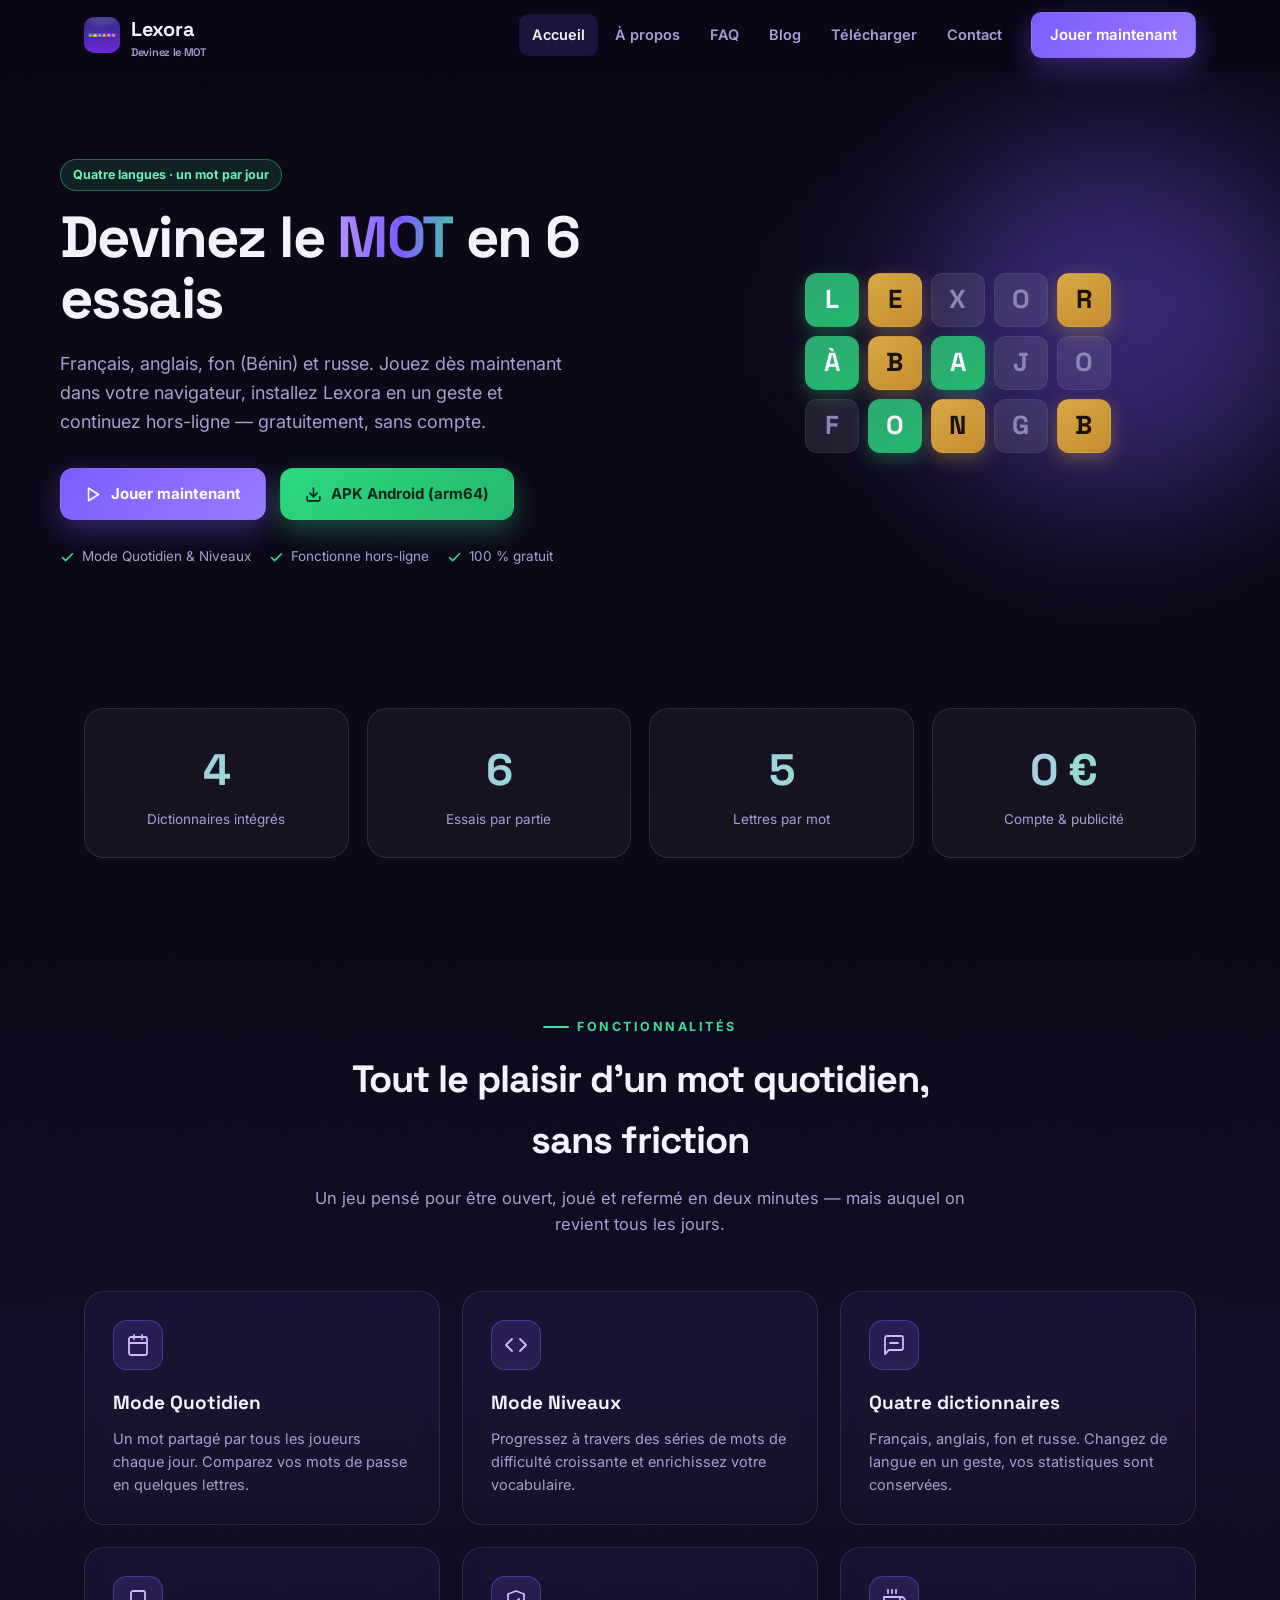
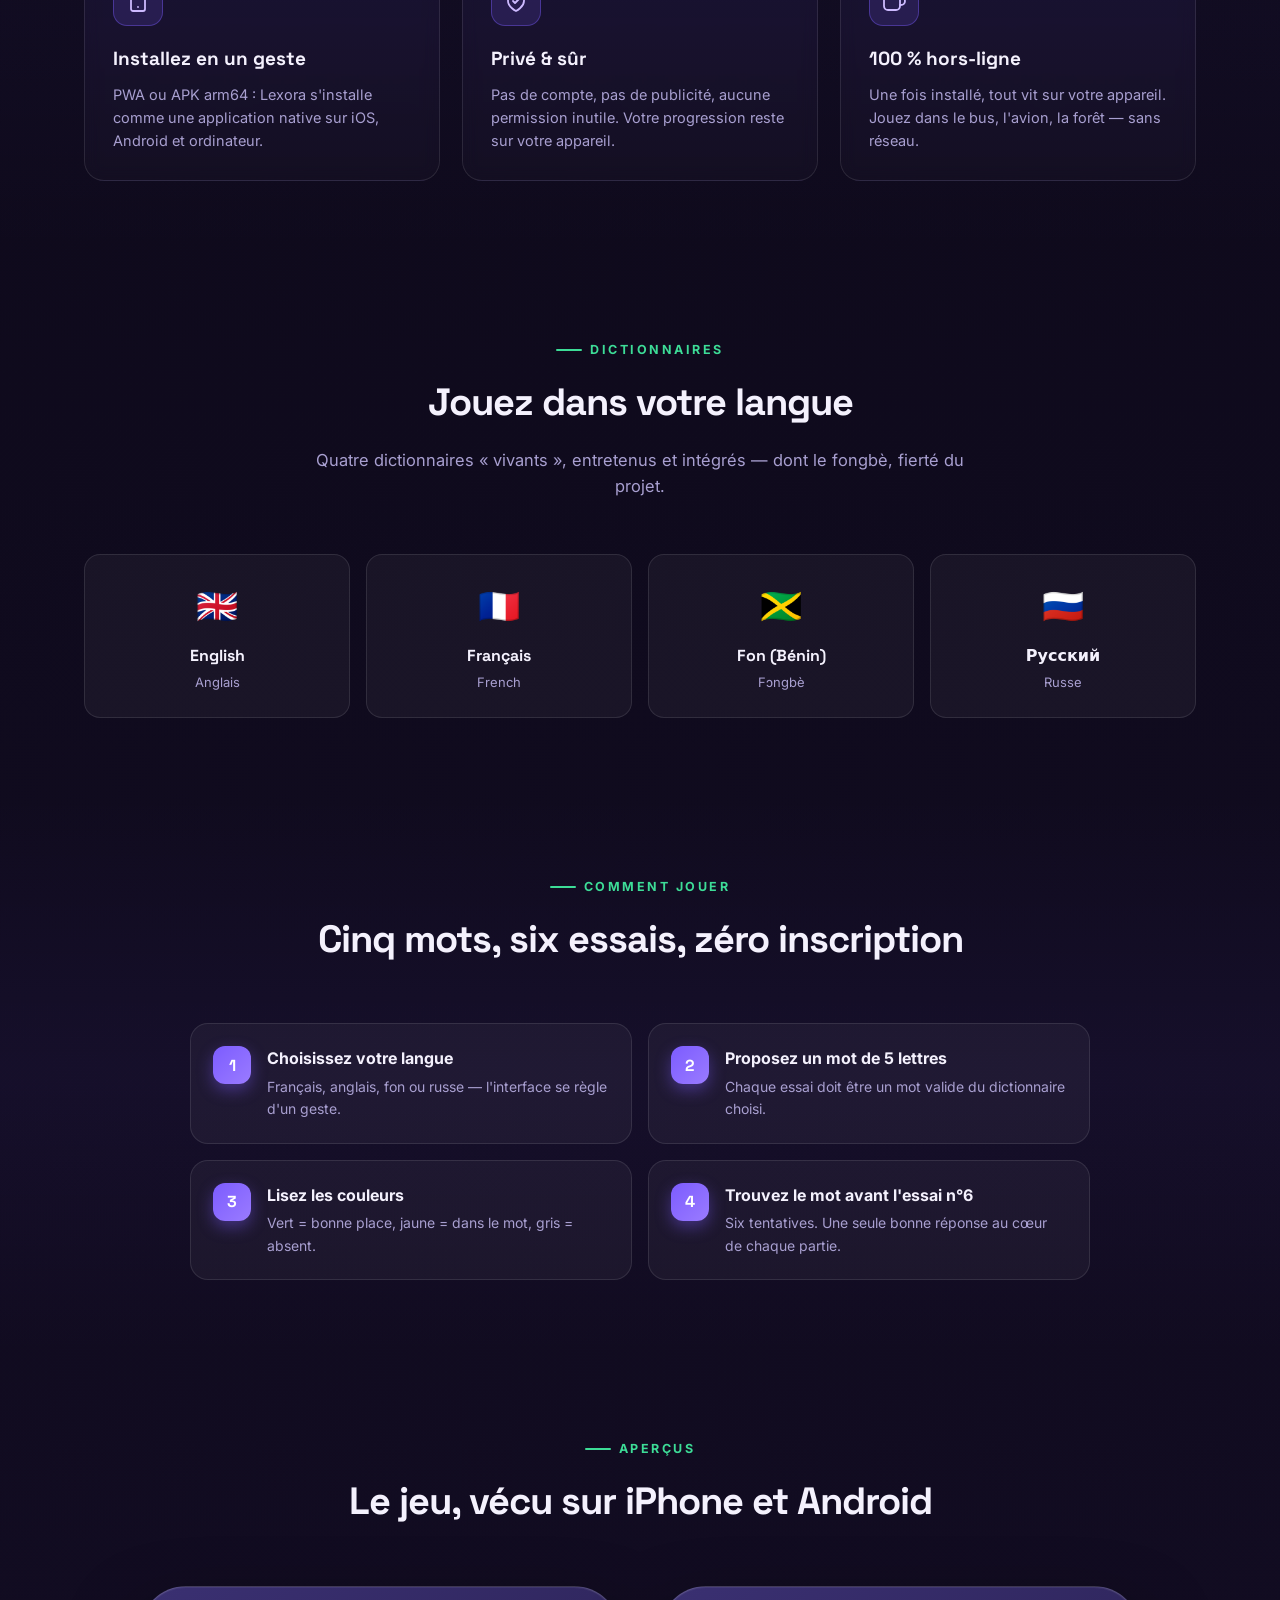
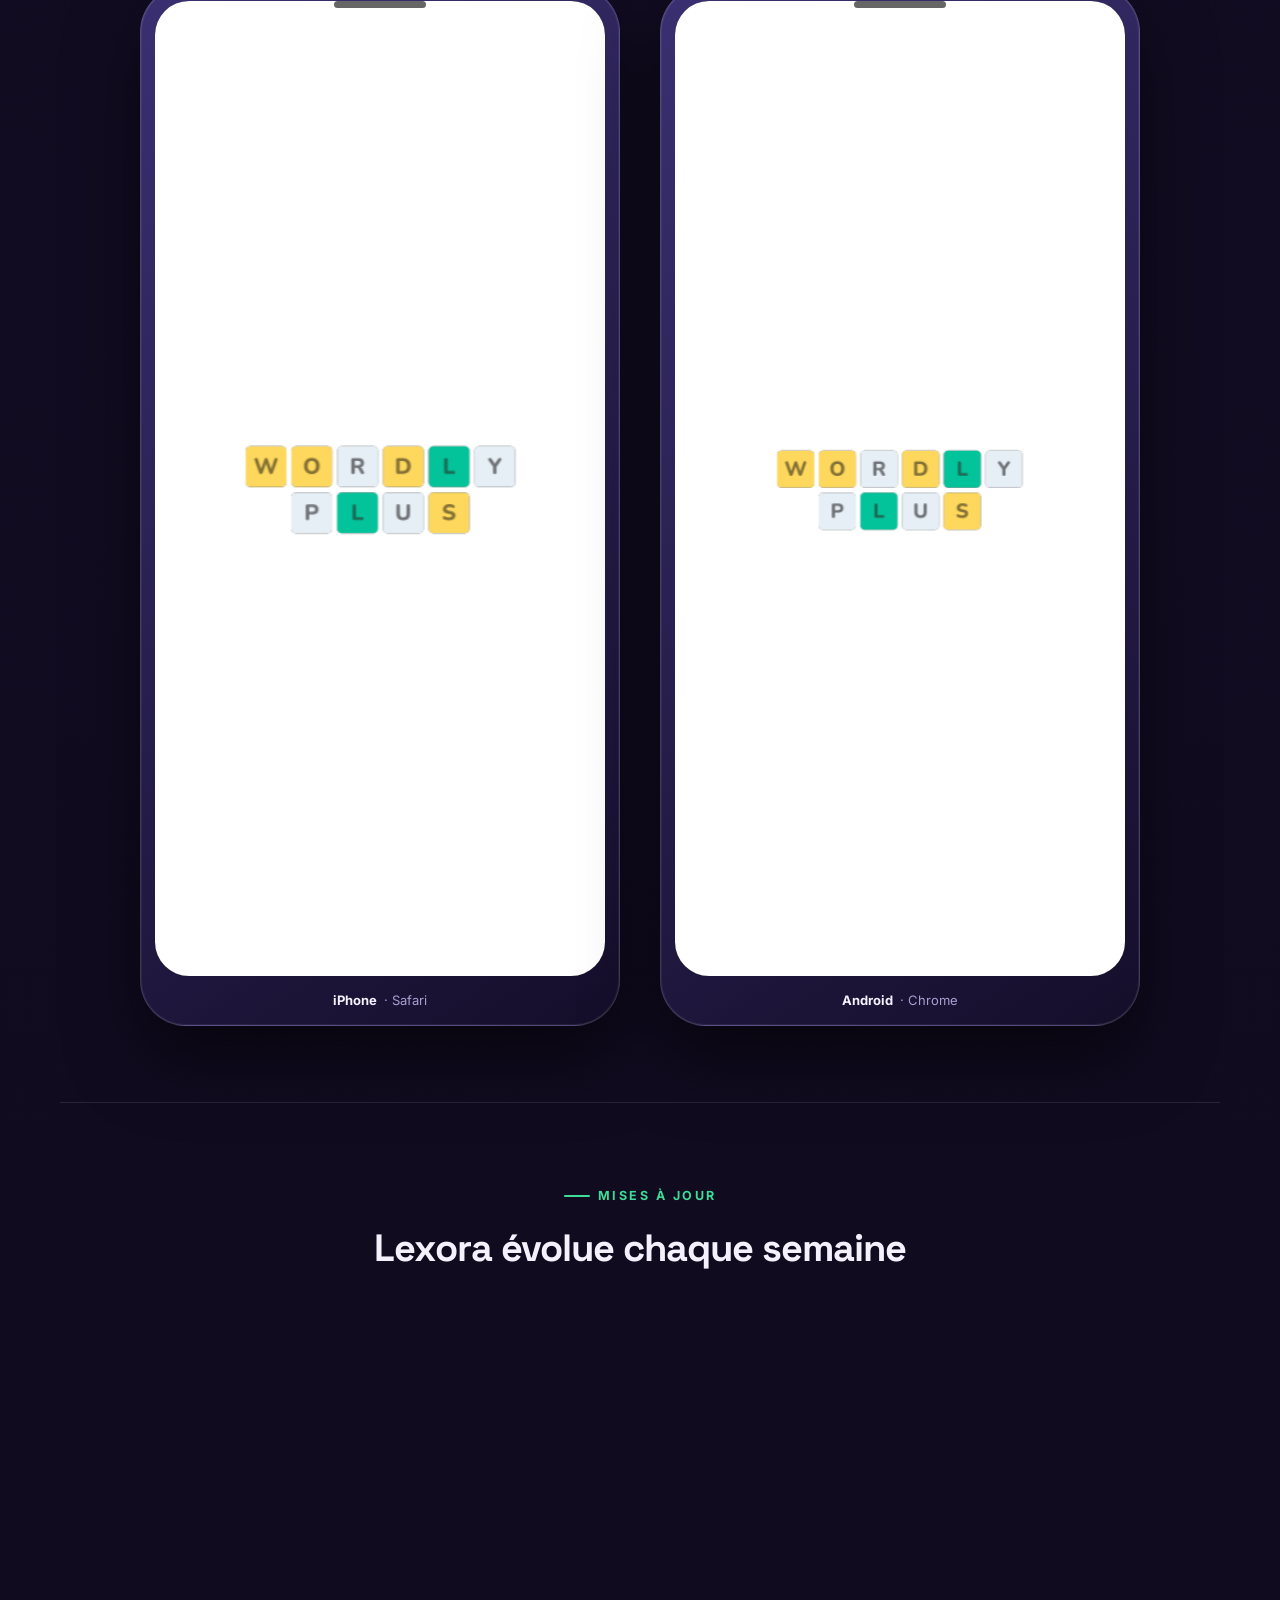
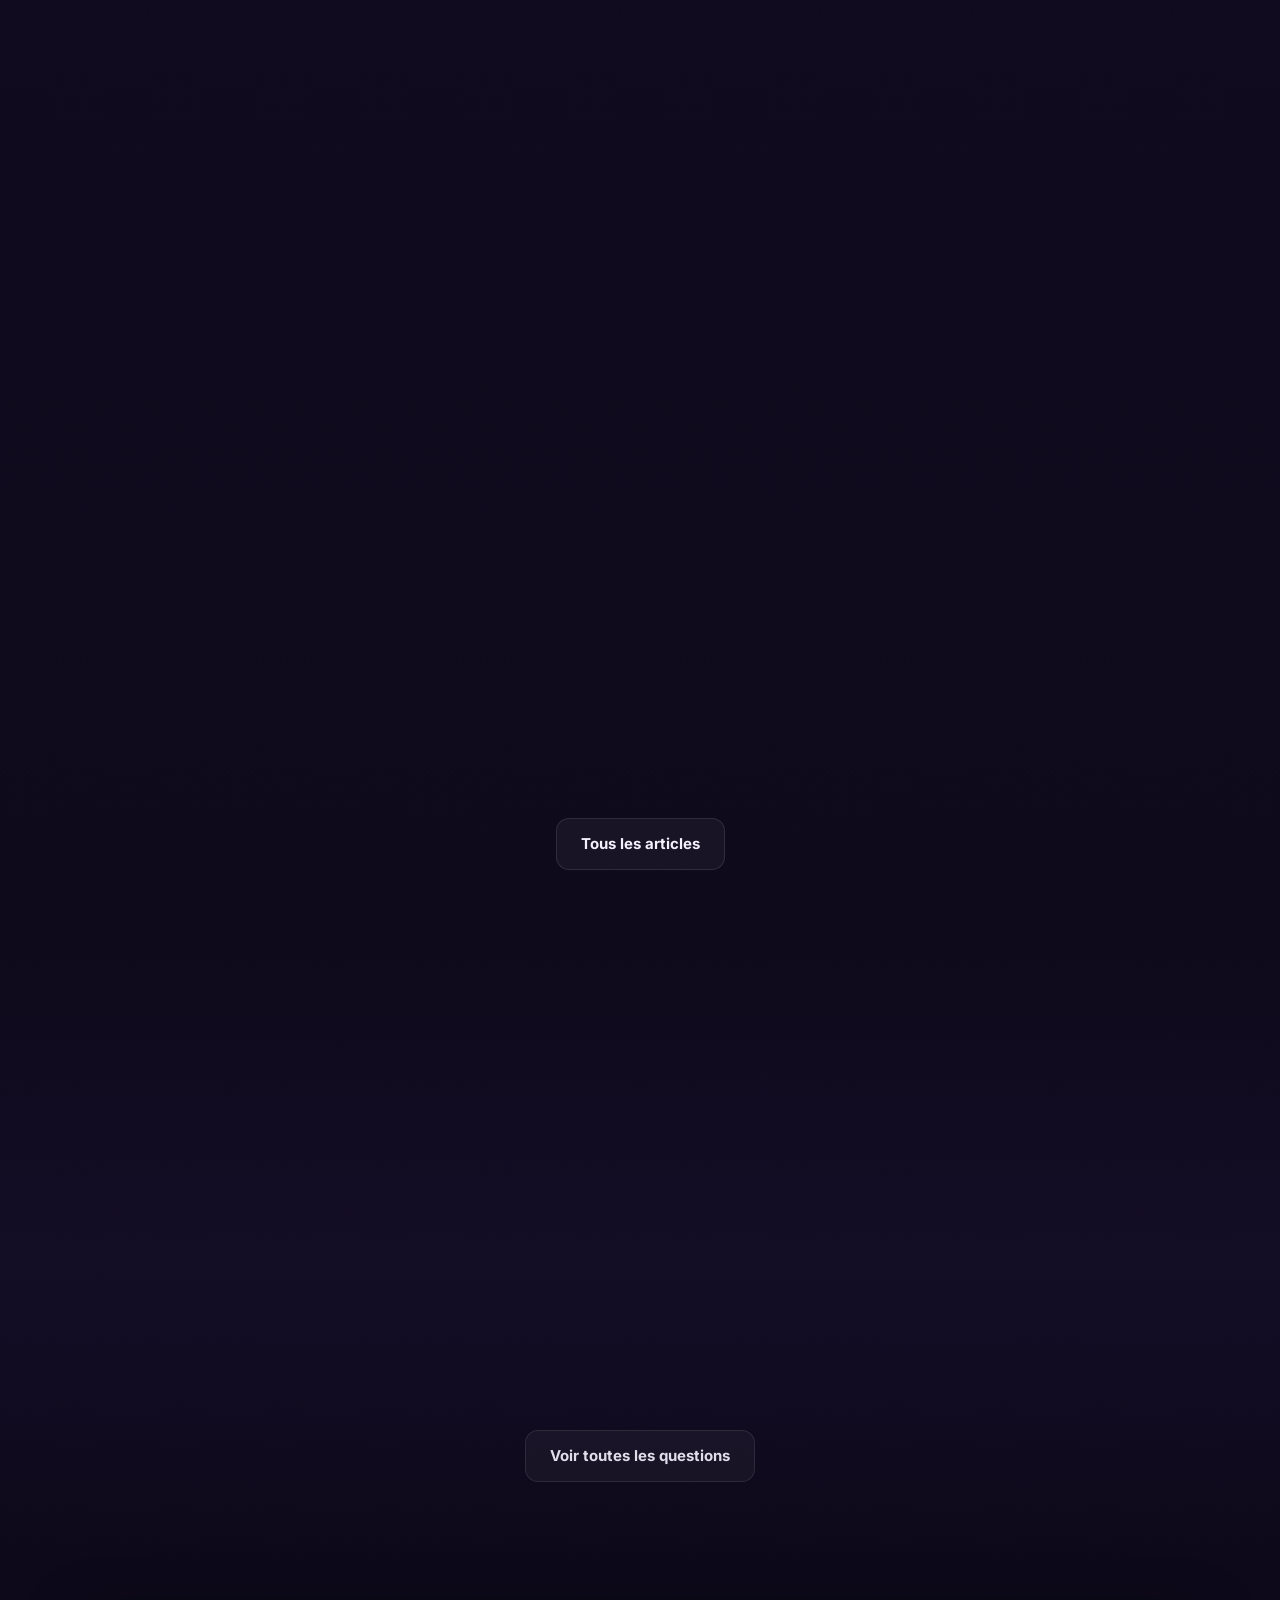
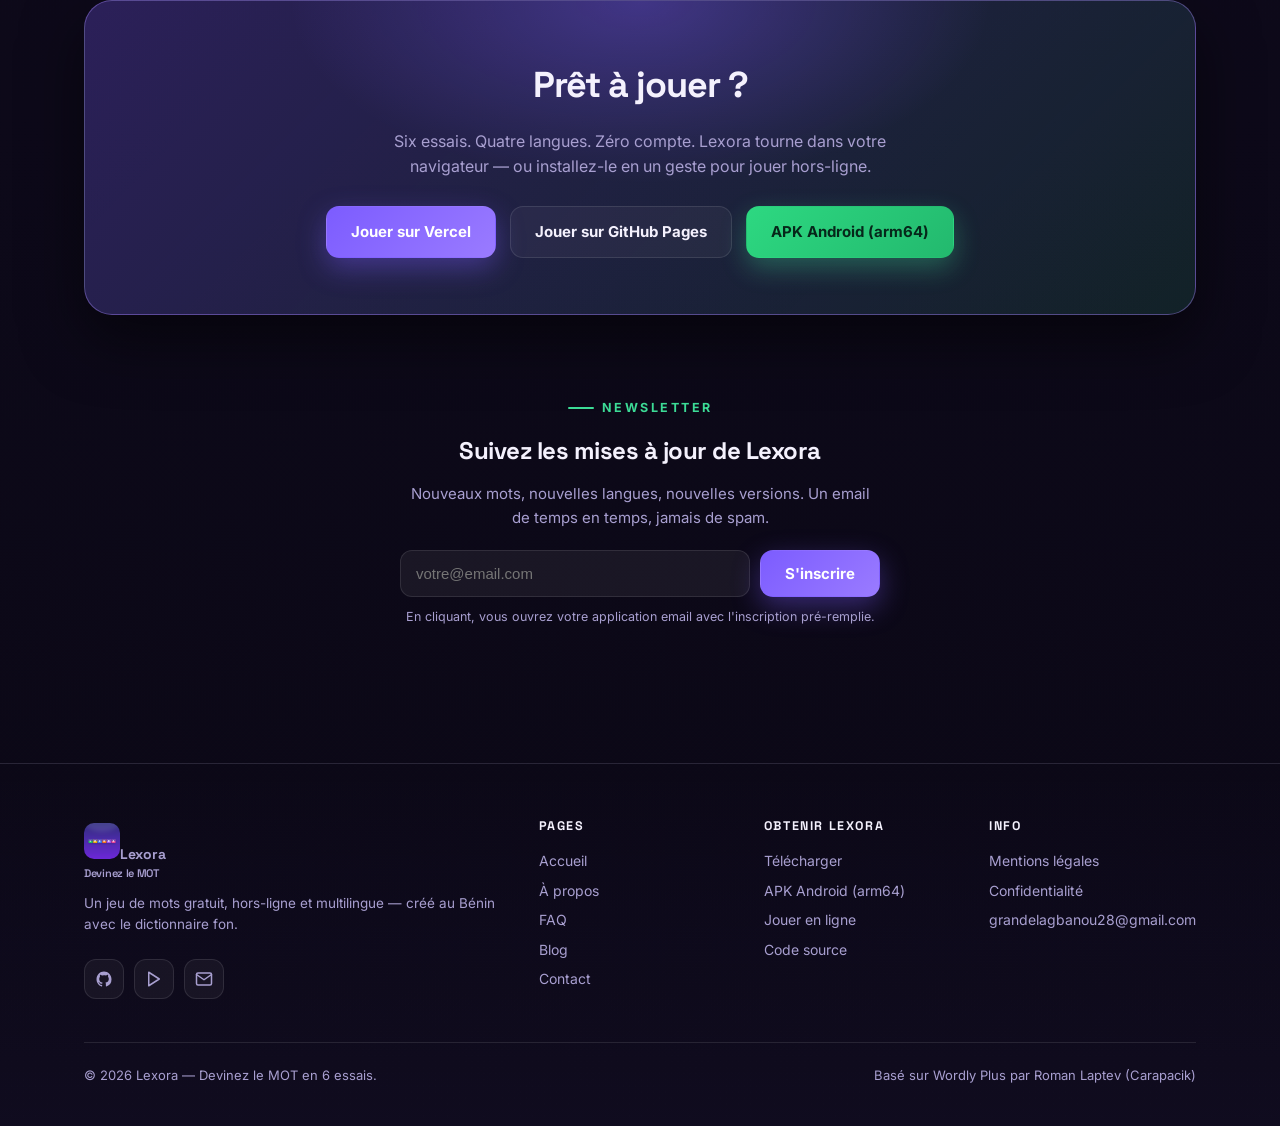
==== commit 4b703480: "feat: pro pack - wallet tokens/XP, paid hints, achievements, daily challenges, sounds and profile" ====
--- a/landing/index.html
+++ b/landing/index.html
@@ -235,11 +235,11 @@
     </div>
     <div class="gallery">
       <div class="phone reveal">
-        <div class="screen"><img src="screenshots/iphone14-home.png" alt="Lexora sur iPhone 14, mode normal" loading="lazy"></div>
+        <div class="screen"><img src="screenshots/iphone-se.png" alt="Lexora sur iPhone 14, mode normal" loading="lazy"></div>
         <div class="cap"><b>iPhone</b> &middot; Safari</div>
       </div>
       <div class="phone reveal" style="--d:.1s">
-        <div class="screen"><img src="screenshots/pixel7-home.png" alt="Lexora sur Google Pixel 7, mode sombre" loading="lazy"></div>
+        <div class="screen"><img src="screenshots/pixel7.png" alt="Lexora sur Google Pixel 7, mode sombre" loading="lazy"></div>
         <div class="cap"><b>Android</b> &middot; Chrome</div>
       </div>
     </div>
@@ -412,4 +412,4 @@
 
 <script src="assets/lexora.js"></script>
 </body>
-</html>+</html>
